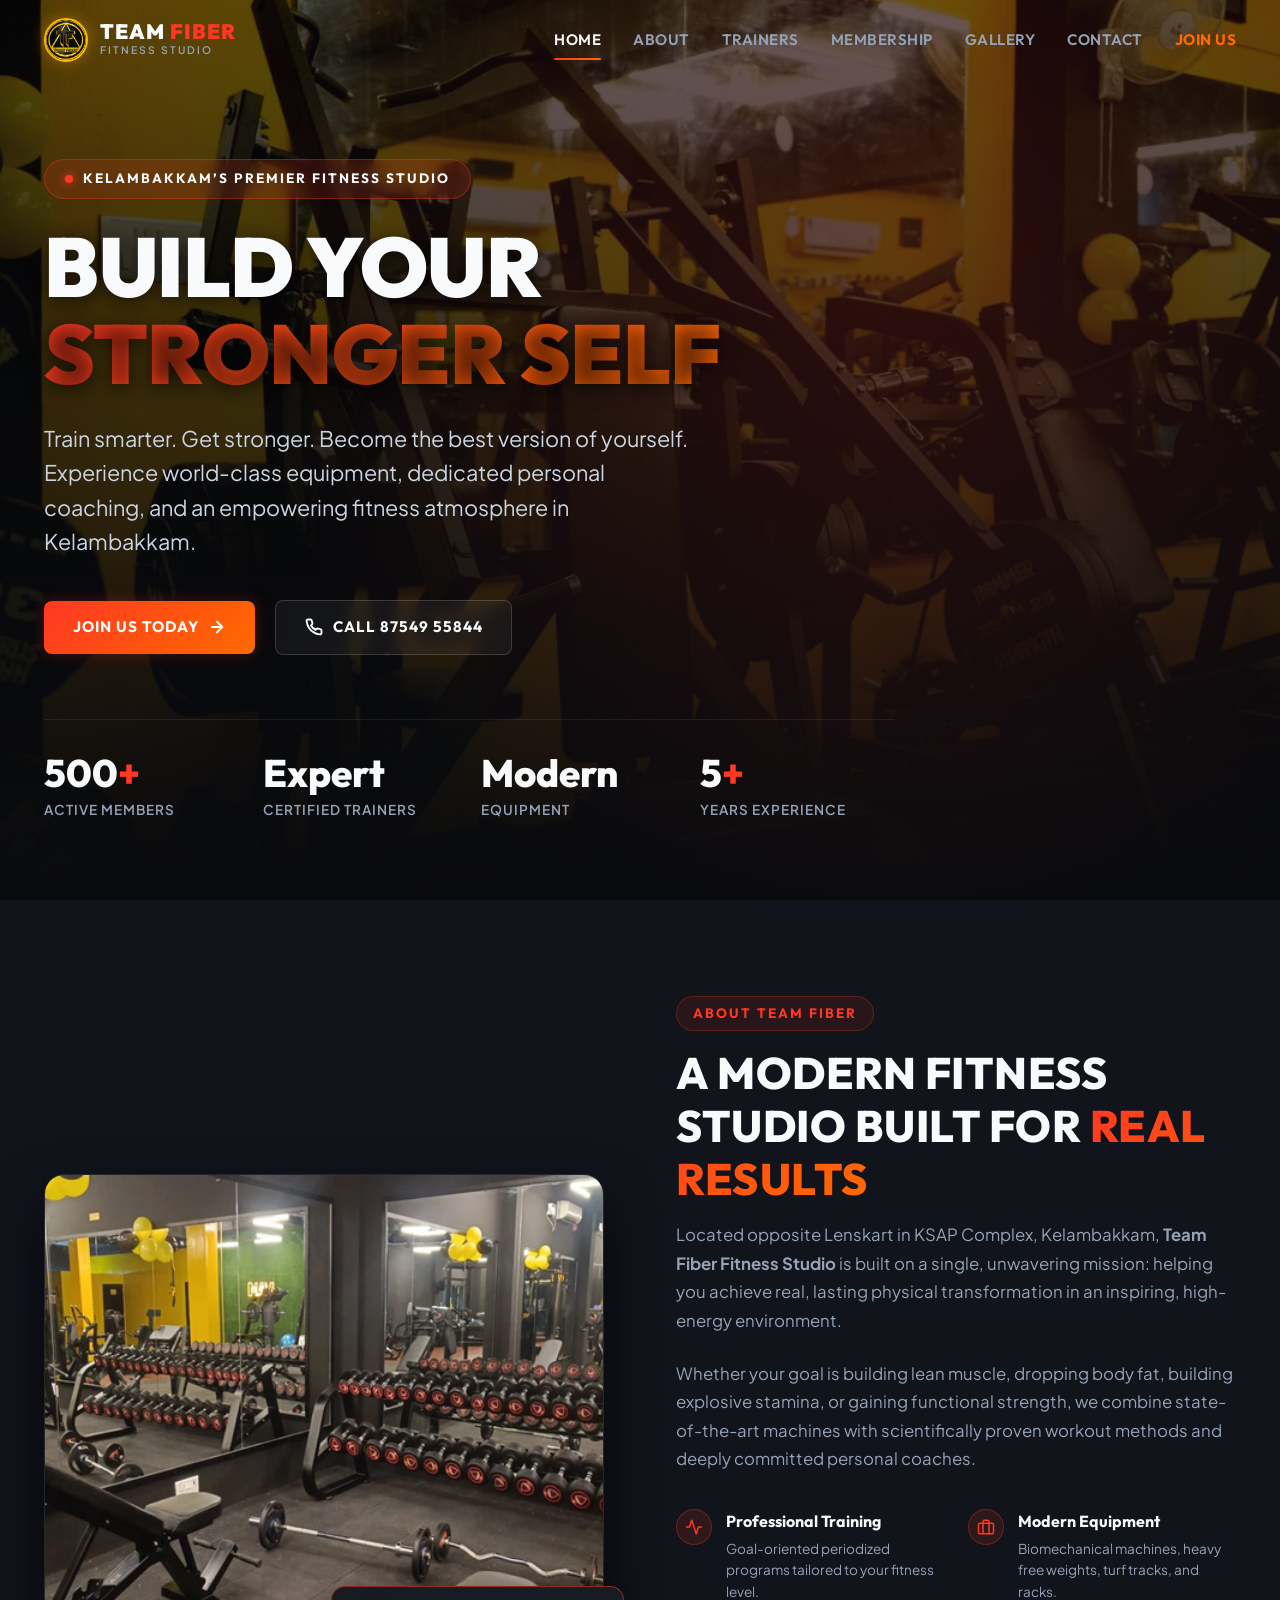
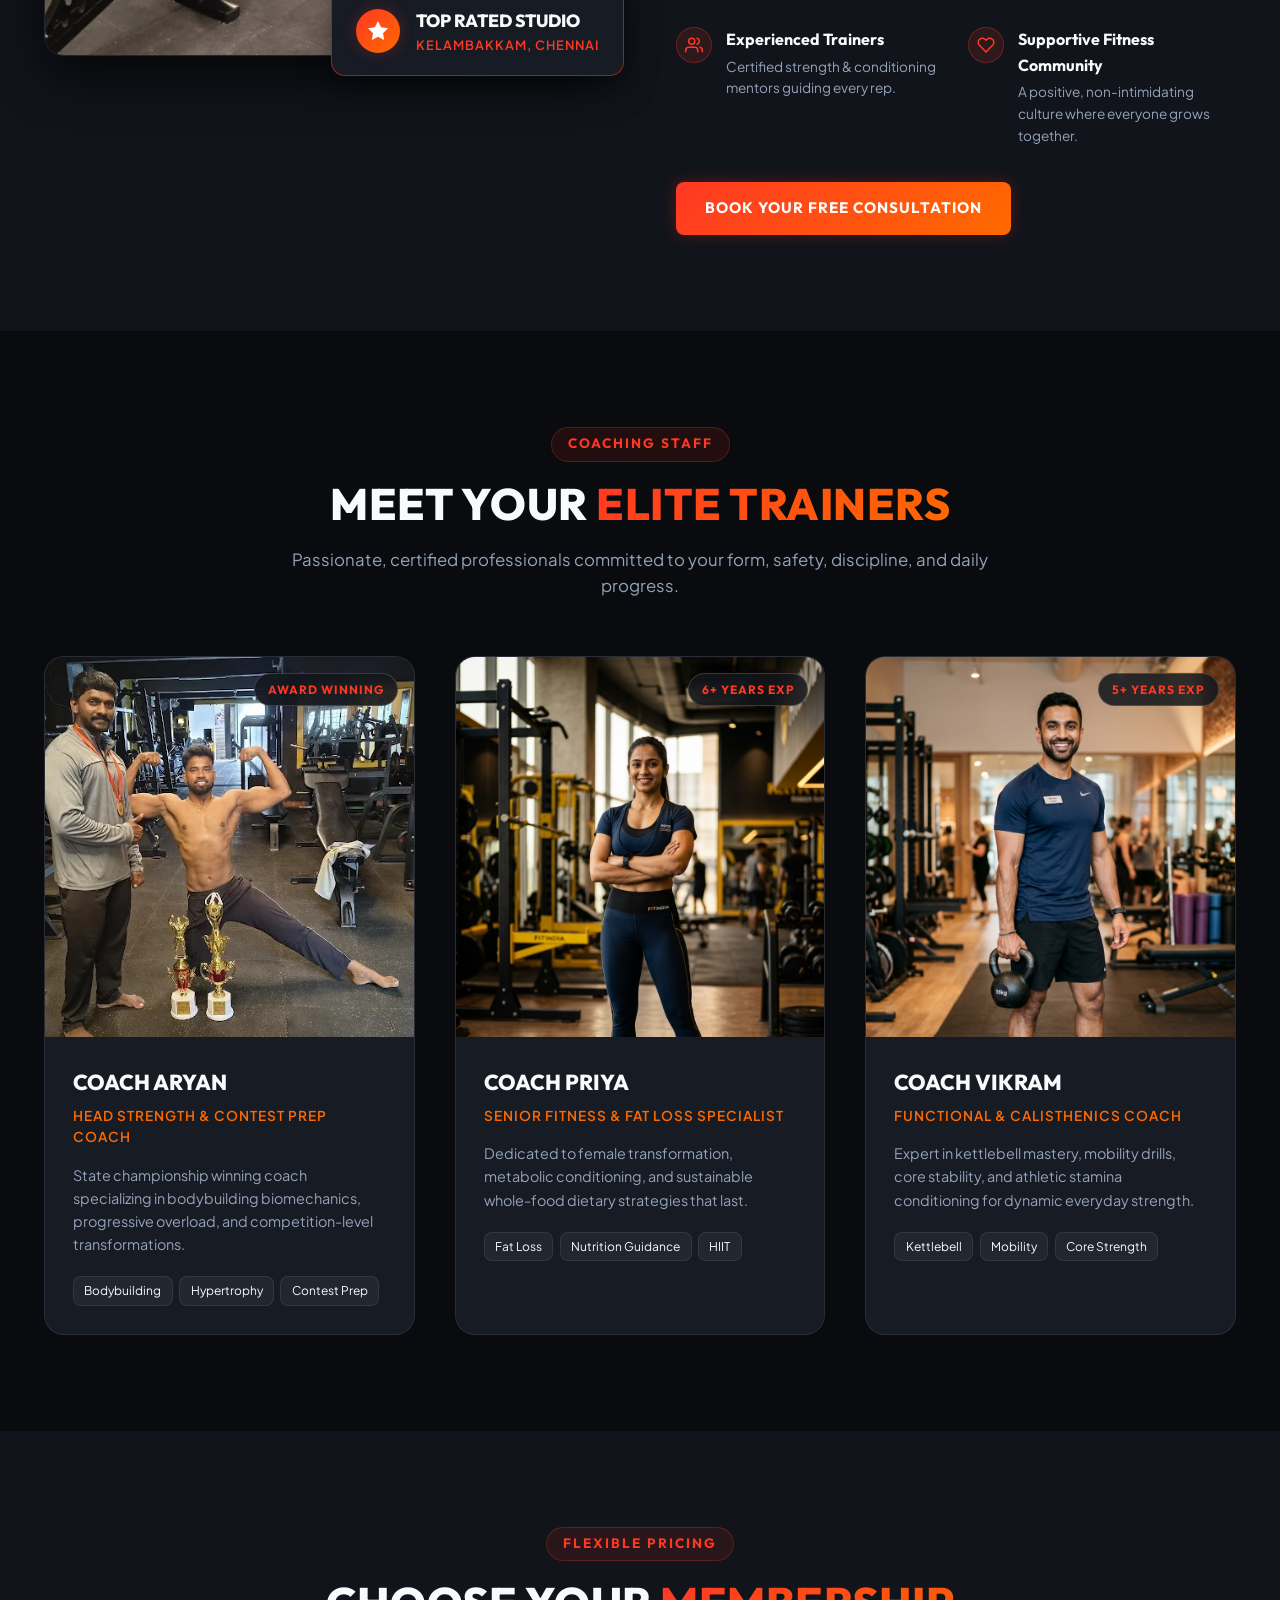
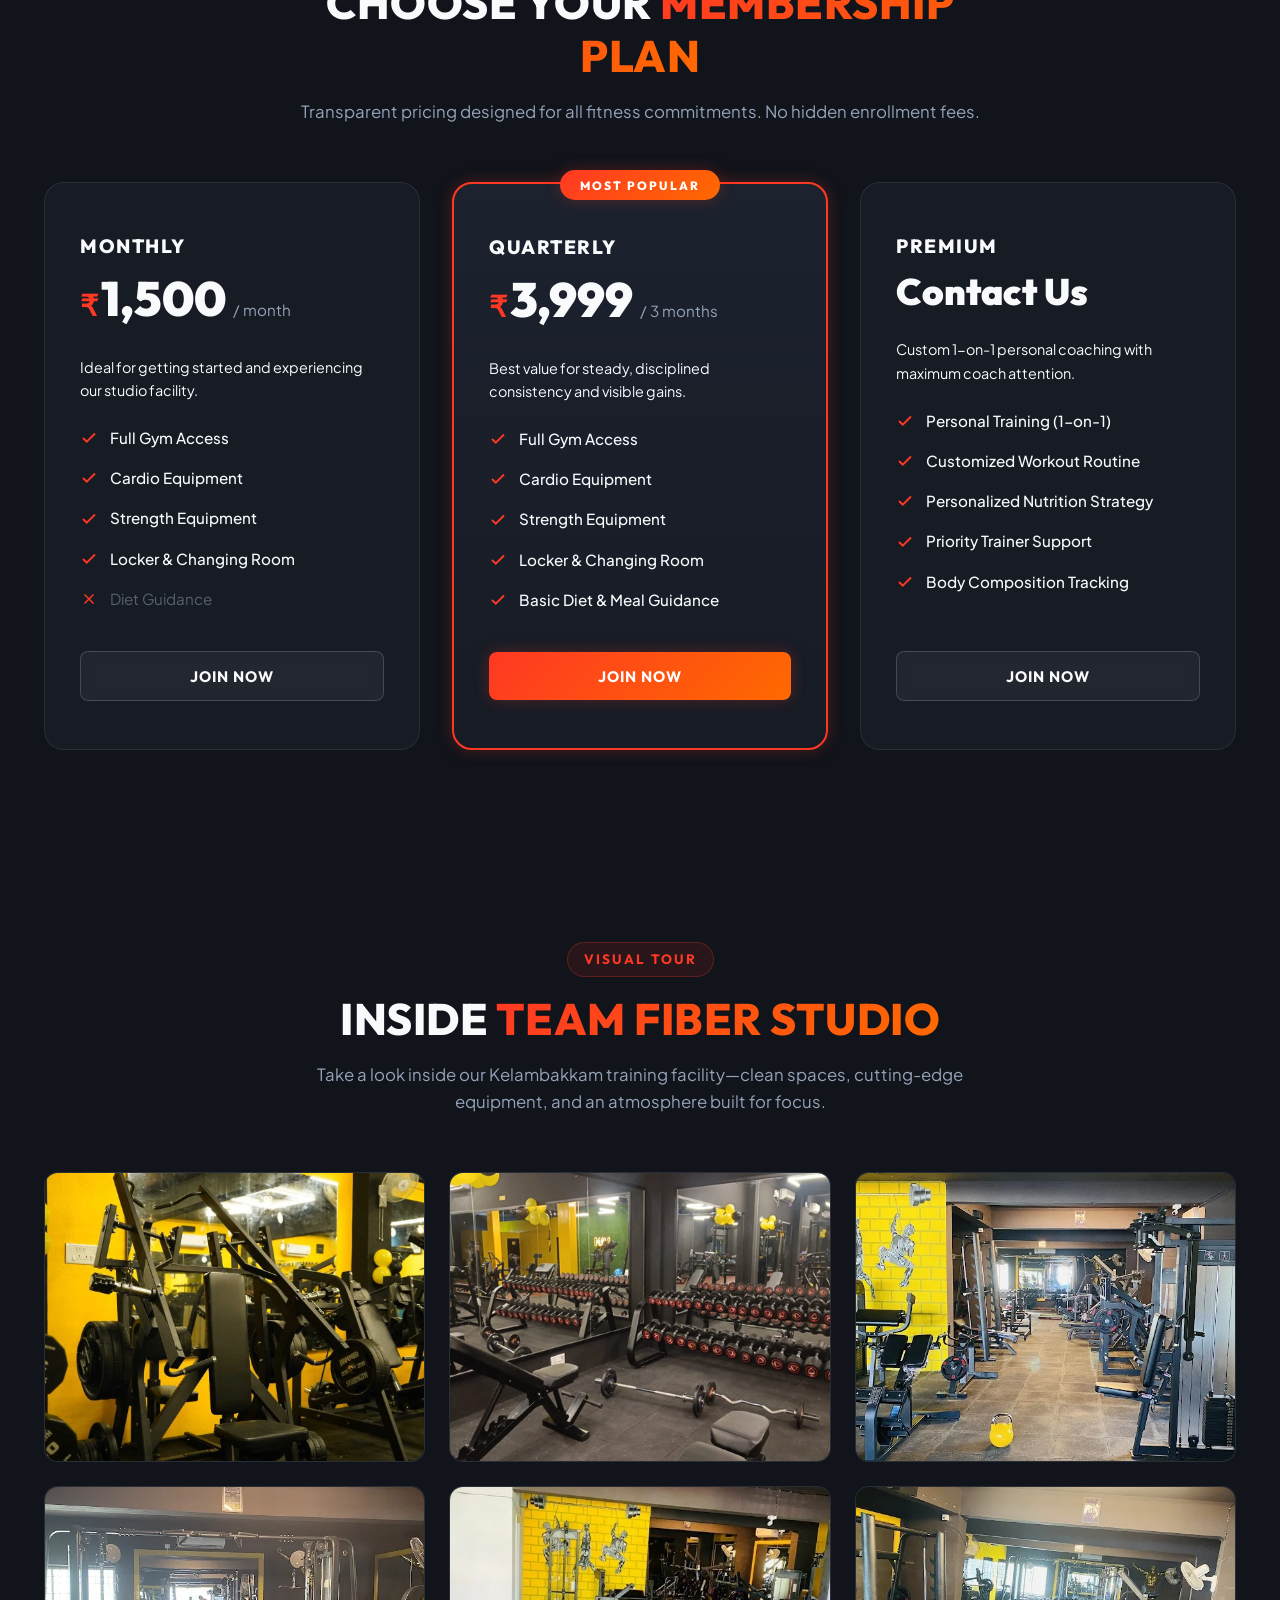
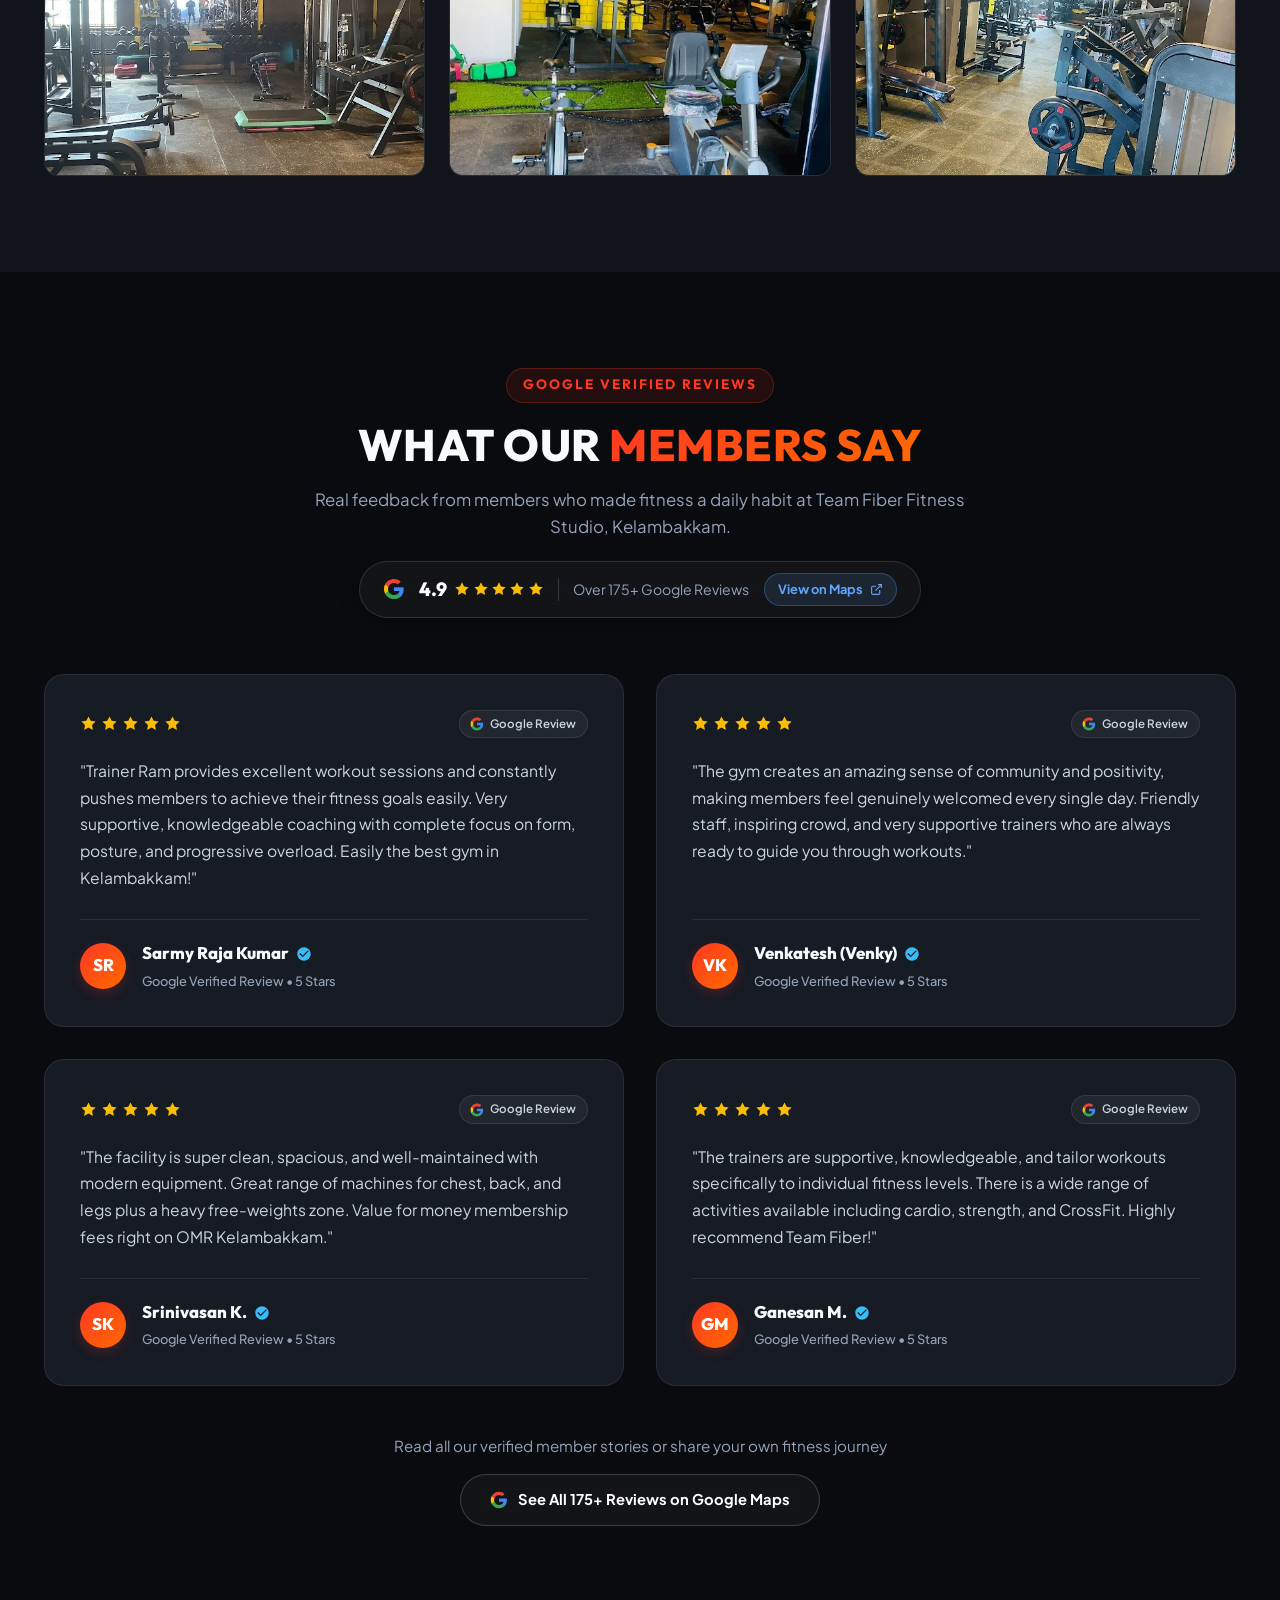
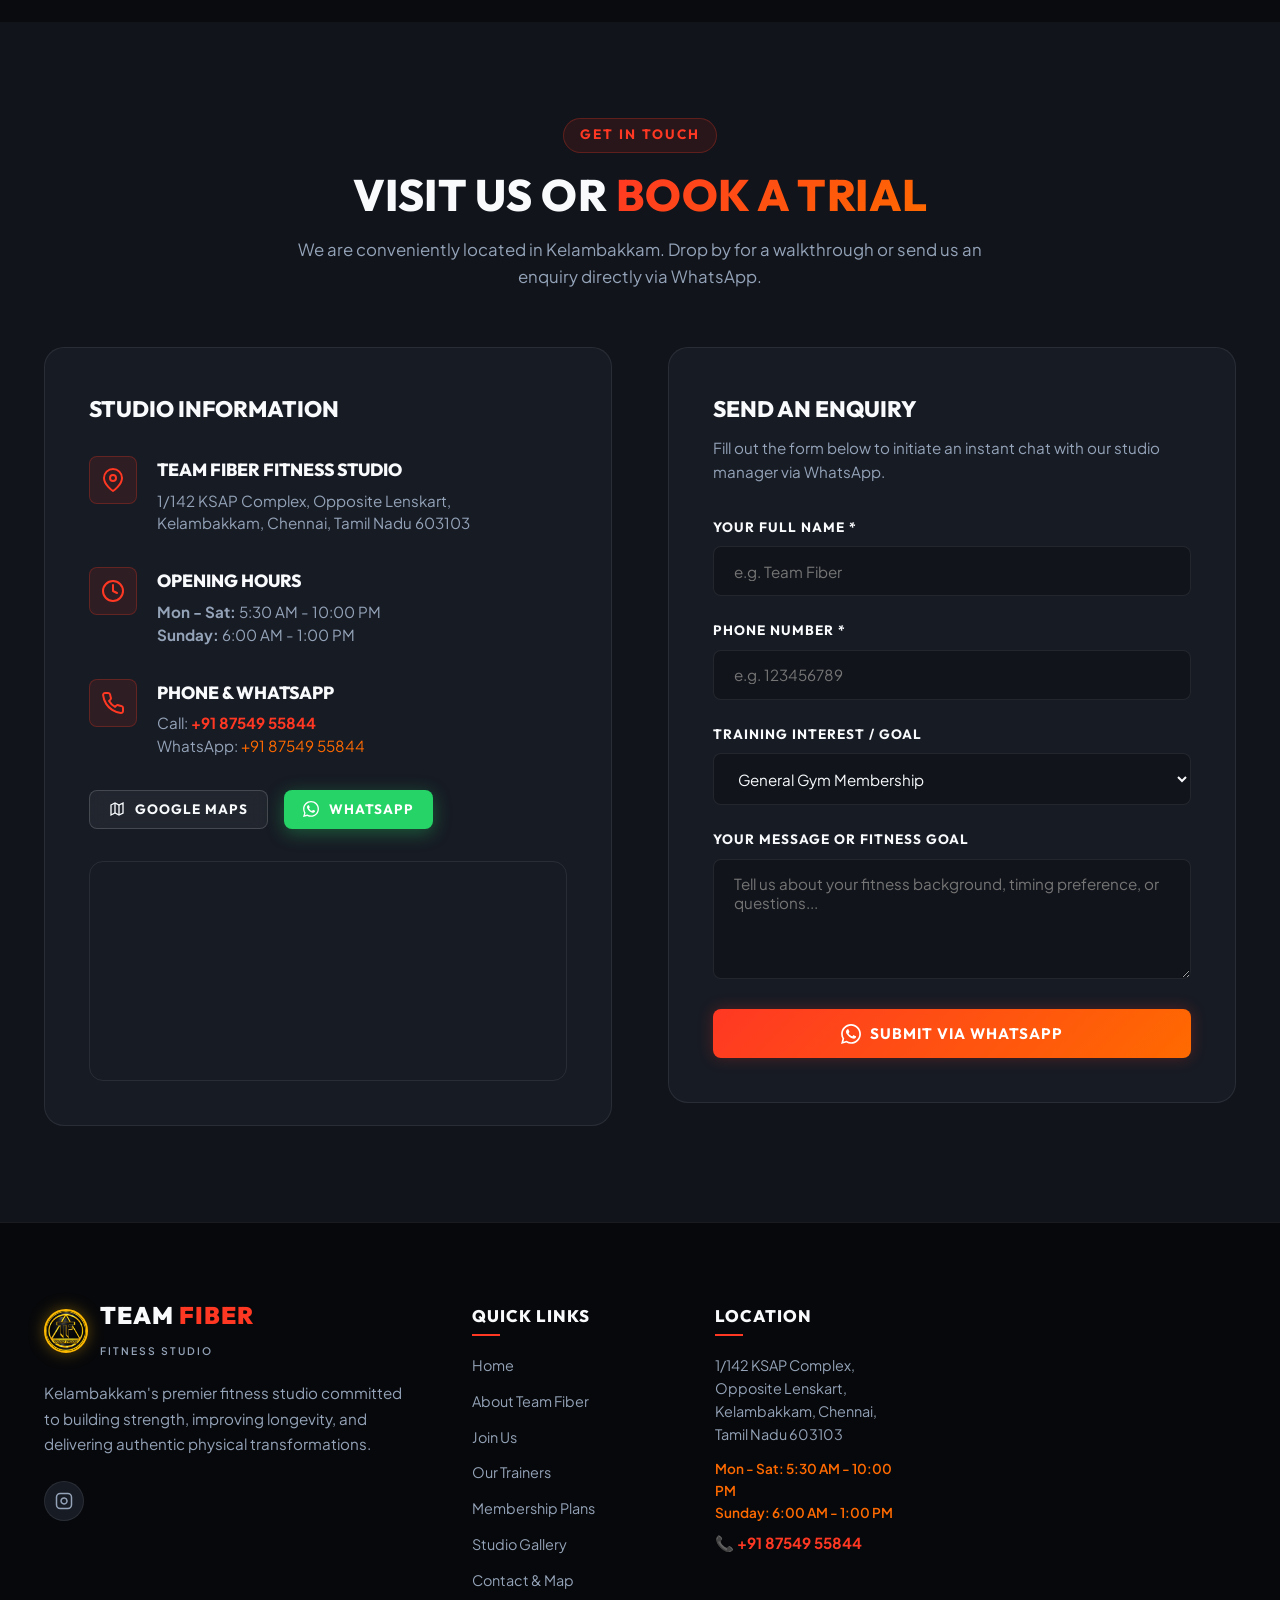
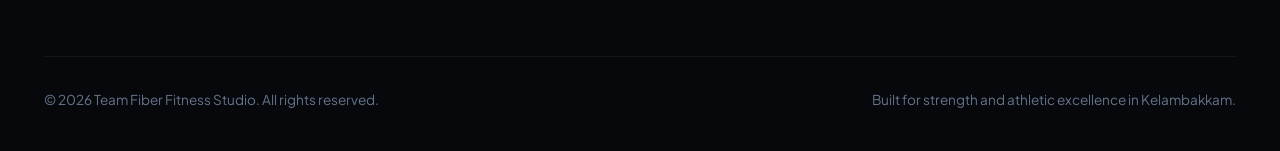
==== gym/index.html @ a2357cca "Add files via upload" ====
<!DOCTYPE html>
<html lang="en">

<head>
  <meta charset="UTF-8">
  <meta name="viewport" content="width=device-width, initial-scale=1.0">
  <meta http-equiv="X-UA-Compatible" content="ie=edge">

  <!-- Primary SEO Meta Tags -->
  <title>Team Fiber Fitness Studio | Gym in Kelambakkam</title>
  <meta name="title" content="Team Fiber Fitness Studio | Gym in Kelambakkam">
  <meta name="description"
    content="Team Fiber Fitness Studio in Kelambakkam. Strength training, cardio, personal training and fitness programs designed to help you become stronger and healthier.">
  <meta name="keywords"
    content="Gym in Kelambakkam, Fitness Studio Kelambakkam, Team Fiber, Strength Training Kelambakkam, Weight Training Chennai, Personal Trainer Kelambakkam, Cardio, Gym Membership Chennai">
  <meta name="author" content="Team Fiber Fitness Studio">
  <meta name="robots" content="index, follow">

  <!-- Open Graph / Facebook / WhatsApp Preview -->
  <meta property="og:type" content="website">
  <meta property="og:url" content="https://teamfiberfitness.com/">
  <meta property="og:title" content="Team Fiber Fitness Studio | Gym in Kelambakkam">
  <meta property="og:description"
    content="Team Fiber Fitness Studio in Kelambakkam. Strength training, cardio, personal training and fitness programs designed to help you become stronger and healthier.">
  <meta property="og:image" content="assets/images/team-fibre-kodungaiyur-chennai-gyms-4tn4zxa3nr.webp">

  <!-- Twitter Meta Tags -->
  <meta name="twitter:card" content="summary_large_image">
  <meta name="twitter:title" content="Team Fiber Fitness Studio | Gym in Kelambakkam">
  <meta name="twitter:description"
    content="Team Fiber Fitness Studio in Kelambakkam. Strength training, cardio, personal training and fitness programs designed to help you become stronger and healthier.">
  <meta name="twitter:image" content="assets/images/team-fibre-kodungaiyur-chennai-gyms-4tn4zxa3nr.webp">

  <!-- Favicon -->
  <link rel="icon" type="image/x-icon" href="favicon.ico">
  <link rel="icon" type="image/png" sizes="32x32" href="assets/favicon-32x32.png">
  <link rel="icon" type="image/png" sizes="16x16" href="assets/favicon-16x16.png">
  <link rel="icon" type="image/svg+xml" href="assets/favicon.svg">
  <link rel="icon" type="image/jpeg" href="assets/images/logo.jpg">
  <link rel="apple-touch-icon" sizes="192x192" href="assets/favicon-192x192.png">

  <!-- Stylesheet -->
  <link rel="stylesheet" href="css/style.css">

  <!-- Local Business Schema.org JSON-LD -->
  <script type="application/ld+json">
  {
    "@context": "https://schema.org",
    "@type": "ExerciseGym",
    "name": "Team Fiber Fitness Studio",
    "image": "assets/images/team-fibre-kodungaiyur-chennai-gyms-4tn4zxa3nr.webp",
    "description": "Team Fiber Fitness Studio in Kelambakkam. Strength training, cardio, personal training and fitness programs designed to help you become stronger and healthier.",
    "address": {
      "@type": "PostalAddress",
      "streetAddress": "1/142 KSAP Complex, Opposite Lenskart",
      "addressLocality": "Kelambakkam",
      "addressRegion": "Tamil Nadu",
      "postalCode": "603103",
      "addressCountry": "IN"
    },
    "geo": {
      "@type": "GeoCoordinates",
      "latitude": 12.7842214,
      "longitude": 80.2194721
    },
    "telephone": "+918754955844",
    "priceRange": "₹₹",
    "aggregateRating": {
      "@type": "AggregateRating",
      "ratingValue": "4.9",
      "reviewCount": "178",
      "bestRating": "5",
      "worstRating": "1"
    },
    "openingHoursSpecification": [
      {
        "@type": "OpeningHoursSpecification",
        "dayOfWeek": ["Monday", "Tuesday", "Wednesday", "Thursday", "Friday", "Saturday"],
        "opens": "05:30",
        "closes": "22:00"
      },
      {
        "@type": "OpeningHoursSpecification",
        "dayOfWeek": "Sunday",
        "opens": "06:00",
        "closes": "13:00"
      }
    ]
  }
  </script>
</head>

<body>

  <!-- ========================================================================
       1. NAVBAR
       ======================================================================== -->
  <header class="navbar" id="navbar">
    <div class="container navbar-container">
      <a href="#hero" class="nav-brand" aria-label="Team Fiber Fitness Studio Home">
        <div class="brand-icon">
          <img src="assets/images/logo.jpg" alt="Team Fiber Official Logo" class="brand-logo-img">
        </div>
        <div class="brand-text">
          <span class="brand-name">Team <span>Fiber</span></span>
          <span class="brand-tagline">Fitness Studio</span>
        </div>
      </a>

      <!-- Desktop Navigation Menu -->
      <nav class="nav-menu" id="navMenu">
        <a href="#hero" class="nav-link active">Home</a>
        <a href="#about" class="nav-link">About</a>
        <a href="#trainers" class="nav-link">Trainers</a>
        <a href="#membership" class="nav-link">Membership</a>
        <a href="#gallery" class="nav-link">Gallery</a>
        <a href="#contact" class="nav-link">Contact</a>
        <a href="#membership" class="nav-link nav-link-highlight">Join Us</a>
      </nav>

      <!-- Mobile Hamburger Toggle -->
      <button class="menu-toggle" id="menuToggle" aria-label="Toggle navigation menu">
        <span></span>
        <span></span>
        <span></span>
      </button>
    </div>
  </header>
  <!-- Mobile drawer backdrop -->
  <div class="nav-menu-backdrop" id="navMenuBackdrop"></div>

  <main>
    <!-- ======================================================================
         2. HERO SECTION
         ====================================================================== -->
    <section class="hero" id="hero">
      <div class="hero-bg">
        <img src="assets/images/team-fibre-kodungaiyur-chennai-gyms-4tn4zxa3nr.webp"
          alt="Team Fiber Fitness Studio Gym Interior" loading="eager" fetchpriority="high">
      </div>
      <div class="hero-overlay"></div>

      <div class="container">
        <div class="hero-content">
          <div class="hero-badge">
            <span class="pulse-dot"></span>
            <span>Kelambakkam’s Premier Fitness Studio</span>
          </div>

          <h1 class="hero-title">
            BUILD YOUR <br>
            <span class="text-gradient">STRONGER SELF</span>
          </h1>

          <p class="hero-desc">
            Train smarter. Get stronger. Become the best version of yourself. Experience world-class equipment,
            dedicated personal coaching, and an empowering fitness atmosphere in Kelambakkam.
          </p>

          <div class="hero-cta-group">
            <a href="#membership" class="btn btn-primary" data-action="join-plan" data-plan="Team Fiber Membership">
              <span>JOIN US TODAY</span>
              <svg width="18" height="18" viewBox="0 0 24 24" fill="none" stroke="currentColor" stroke-width="2.5"
                stroke-linecap="round" stroke-linejoin="round">
                <line x1="5" y1="12" x2="19" y2="12"></line>
                <polyline points="12 5 19 12 12 19"></polyline>
              </svg>
            </a>
            <a href="tel:+918754955844" class="btn btn-outline">
              <svg width="18" height="18" viewBox="0 0 24 24" fill="none" stroke="currentColor" stroke-width="2.5"
                stroke-linecap="round" stroke-linejoin="round">
                <path d="M22 16.92v3a2 2 0 0 1-2.18 2 19.79 19.79 0 0 1-8.63-3.07 19.5 19.5 0 0 1-6-6 19.79 19.79 0 0 1-3.07-8.67A2 2 0 0 1 4.11 2h3a2 2 0 0 1 2 1.72 12.84 12.84 0 0 0 .7 2.81 2 2 0 0 1-.45 2.11L8.09 9.91a16 16 0 0 0 6 6l1.27-1.27a2 2 0 0 1 2.11-.45 12.84 12.84 0 0 0 2.81.7A2 2 0 0 1 22 16.92z"></path>
              </svg>
              <span>CALL 87549 55844</span>
            </a>
          </div>

          <div class="hero-stats">
            <div class="stat-item">
              <div class="stat-number">500<span class="stat-accent">+</span></div>
              <div class="stat-label">Active Members</div>
            </div>
            <div class="stat-item">
              <div class="stat-number">Expert</div>
              <div class="stat-label">Certified Trainers</div>
            </div>
            <div class="stat-item">
              <div class="stat-number">Modern</div>
              <div class="stat-label">Equipment</div>
            </div>
            <div class="stat-item">
              <div class="stat-number">5<span class="stat-accent">+</span></div>
              <div class="stat-label">Years Experience</div>
            </div>
          </div>
        </div>
      </div>
    </section>

    <!-- ======================================================================
         3. ABOUT TEAM FIBER
         ====================================================================== -->
    <section class="section about" id="about">
      <div class="container">
        <div class="about-grid">
          <div class="about-visual reveal">
            <div class="about-img-wrap">
              <img src="assets/images/studio1774619067-k1ejztgjbpev3o7aufnb.jpg"
                alt="Team Fiber Workout Floor with Free Weights and Dumbbells" loading="lazy">
            </div>
            <div class="about-badge-floating">
              <div class="about-badge-icon">
                <svg viewBox="0 0 24 24">
                  <path
                    d="M12 2L15.09 8.26L22 9.27L17 14.14L18.18 21.02L12 17.77L5.82 21.02L7 14.14L2 9.27L8.91 8.26L12 2Z" />
                </svg>
              </div>
              <div>
                <div class="about-badge-title">Top Rated Studio</div>
                <div class="about-badge-sub">Kelambakkam, Chennai</div>
              </div>
            </div>
          </div>

          <div class="about-content reveal">
            <div class="section-tag">About Team Fiber</div>
            <h2 class="section-title">A Modern Fitness Studio Built for <span class="text-gradient">Real Results</span>
            </h2>
            <p class="about-text">
              Located opposite Lenskart in KSAP Complex, Kelambakkam, <strong>Team Fiber Fitness Studio</strong> is
              built on a single, unwavering mission: helping you achieve real, lasting physical transformation in an
              inspiring, high-energy environment.
            </p>
            <p class="about-text">
              Whether your goal is building lean muscle, dropping body fat, building explosive stamina, or gaining
              functional strength, we combine state-of-the-art machines with scientifically proven workout methods and
              deeply committed personal coaches.
            </p>

            <div class="about-features">
              <div class="about-feature-item">
                <div class="feature-icon-circle">
                  <svg viewBox="0 0 24 24" fill="none" stroke="currentColor" stroke-width="2" stroke-linecap="round"
                    stroke-linejoin="round">
                    <path d="M22 12h-4l-3 9L9 3l-3 9H2" />
                  </svg>
                </div>
                <div>
                  <h4>Professional Training</h4>
                  <p>Goal-oriented periodized programs tailored to your fitness level.</p>
                </div>
              </div>

              <div class="about-feature-item">
                <div class="feature-icon-circle">
                  <svg viewBox="0 0 24 24" fill="none" stroke="currentColor" stroke-width="2" stroke-linecap="round"
                    stroke-linejoin="round">
                    <rect x="2" y="7" width="20" height="14" rx="2" ry="2"></rect>
                    <path d="M16 21V5a2 2 0 0 0-2-2h-4a2 2 0 0 0-2 2v16"></path>
                  </svg>
                </div>
                <div>
                  <h4>Modern Equipment</h4>
                  <p>Biomechanical machines, heavy free weights, turf tracks, and racks.</p>
                </div>
              </div>

              <div class="about-feature-item">
                <div class="feature-icon-circle">
                  <svg viewBox="0 0 24 24" fill="none" stroke="currentColor" stroke-width="2" stroke-linecap="round"
                    stroke-linejoin="round">
                    <path d="M17 21v-2a4 4 0 0 0-4-4H5a4 4 0 0 0-4 4v2"></path>
                    <circle cx="9" cy="7" r="4"></circle>
                    <path d="M23 21v-2a4 4 0 0 0-3-3.87"></path>
                    <path d="M16 3.13a4 4 0 0 1 0 7.75"></path>
                  </svg>
                </div>
                <div>
                  <h4>Experienced Trainers</h4>
                  <p>Certified strength & conditioning mentors guiding every rep.</p>
                </div>
              </div>

              <div class="about-feature-item">
                <div class="feature-icon-circle">
                  <svg viewBox="0 0 24 24" fill="none" stroke="currentColor" stroke-width="2" stroke-linecap="round"
                    stroke-linejoin="round">
                    <path
                      d="M20.84 4.61a5.5 5.5 0 0 0-7.78 0L12 5.67l-1.06-1.06a5.5 5.5 0 0 0-7.78 7.78l1.06 1.06L12 21.23l7.78-7.78 1.06-1.06a5.5 5.5 0 0 0 0-7.78z">
                    </path>
                  </svg>
                </div>
                <div>
                  <h4>Supportive Fitness Community</h4>
                  <p>A positive, non-intimidating culture where everyone grows together.</p>
                </div>
              </div>
            </div>

            <a href="#contact" class="btn btn-primary" data-action="free-trial">Book Your Free Consultation</a>
          </div>
        </div>
      </div>
    </section>

    <!-- ======================================================================
         3. ELITE TRAINERS
         ====================================================================== -->
    <section class="section trainers" id="trainers">
      <div class="container">
        <div class="section-header reveal">
          <div class="section-tag">Coaching Staff</div>
          <h2 class="section-title">Meet Your <span class="text-gradient">Elite Trainers</span></h2>
          <p class="section-desc">
            Passionate, certified professionals committed to your form, safety, discipline, and daily progress.
          </p>
        </div>

        <div class="trainers-grid">
          <!-- Trainer 1 -->
          <div class="trainer-card reveal">
            <div class="trainer-img-wrap">
              <img src="assets/images/4830613_store_images_22.webp"
                alt="Coach Aryan with Championship Athlete and Trophies" loading="lazy">
              <span class="trainer-badge">Award Winning</span>
            </div>
            <div class="trainer-info">
              <h3 class="trainer-name">Coach Aryan</h3>
              <div class="trainer-role">Head Strength & Contest Prep Coach</div>
              <p class="trainer-desc">
                State championship winning coach specializing in bodybuilding biomechanics, progressive overload, and
                competition-level transformations.
              </p>
              <div class="trainer-specialties">
                <span class="specialty-pill">Bodybuilding</span>
                <span class="specialty-pill">Hypertrophy</span>
                <span class="specialty-pill">Contest Prep</span>
              </div>
            </div>
          </div>

          <!-- Trainer 2 -->
          <div class="trainer-card reveal">
            <div class="trainer-img-wrap">
              <img src="assets/images/trainer-2.jpg" alt="Coach Priya - Senior Fitness & Nutrition Coach"
                loading="lazy">
              <span class="trainer-badge">6+ Years Exp</span>
            </div>
            <div class="trainer-info">
              <h3 class="trainer-name">Coach Priya</h3>
              <div class="trainer-role">Senior Fitness & Fat Loss Specialist</div>
              <p class="trainer-desc">
                Dedicated to female transformation, metabolic conditioning, and sustainable whole-food dietary
                strategies that last.
              </p>
              <div class="trainer-specialties">
                <span class="specialty-pill">Fat Loss</span>
                <span class="specialty-pill">Nutrition Guidance</span>
                <span class="specialty-pill">HIIT</span>
              </div>
            </div>
          </div>

          <!-- Trainer 3 -->
          <div class="trainer-card reveal">
            <div class="trainer-img-wrap">
              <img src="assets/images/trainer-3.jpg" alt="Coach Vikram - Functional & Athletic Trainer" loading="lazy">
              <span class="trainer-badge">5+ Years Exp</span>
            </div>
            <div class="trainer-info">
              <h3 class="trainer-name">Coach Vikram</h3>
              <div class="trainer-role">Functional & Calisthenics Coach</div>
              <p class="trainer-desc">
                Expert in kettlebell mastery, mobility drills, core stability, and athletic stamina conditioning for
                dynamic everyday strength.
              </p>
              <div class="trainer-specialties">
                <span class="specialty-pill">Kettlebell</span>
                <span class="specialty-pill">Mobility</span>
                <span class="specialty-pill">Core Strength</span>
              </div>
            </div>
          </div>
        </div>
      </div>
    </section>

    <!-- ======================================================================
         7. MEMBERSHIP PLANS
         ====================================================================== -->
    <section class="section membership" id="membership">
      <div class="container">
        <div class="section-header reveal">
          <div class="section-tag">Flexible Pricing</div>
          <h2 class="section-title">Choose Your <span class="text-gradient">Membership Plan</span></h2>
          <p class="section-desc">
            Transparent pricing designed for all fitness commitments. No hidden enrollment fees.
          </p>
        </div>

        <div class="pricing-grid">
          <!-- Monthly Plan -->
          <div class="pricing-card reveal">
            <div class="plan-type">MONTHLY</div>
            <div class="plan-price">
              <span class="price-currency">₹</span>
              <span class="price-amount">1,500</span>
              <span class="price-period">/ month</span>
            </div>
            <p class="text-muted" style="font-size: 0.9rem;">Ideal for getting started and experiencing our studio
              facility.</p>

            <div class="plan-features">
              <div class="plan-feature-item active">
                <svg viewBox="0 0 24 24" fill="none" stroke="currentColor" stroke-width="2.5">
                  <polyline points="20 6 9 17 4 12" />
                </svg>
                <span>Full Gym Access</span>
              </div>
              <div class="plan-feature-item active">
                <svg viewBox="0 0 24 24" fill="none" stroke="currentColor" stroke-width="2.5">
                  <polyline points="20 6 9 17 4 12" />
                </svg>
                <span>Cardio Equipment</span>
              </div>
              <div class="plan-feature-item active">
                <svg viewBox="0 0 24 24" fill="none" stroke="currentColor" stroke-width="2.5">
                  <polyline points="20 6 9 17 4 12" />
                </svg>
                <span>Strength Equipment</span>
              </div>
              <div class="plan-feature-item active">
                <svg viewBox="0 0 24 24" fill="none" stroke="currentColor" stroke-width="2.5">
                  <polyline points="20 6 9 17 4 12" />
                </svg>
                <span>Locker & Changing Room</span>
              </div>
              <div class="plan-feature-item">
                <svg viewBox="0 0 24 24" fill="none" stroke="currentColor" stroke-width="2">
                  <line x1="18" y1="6" x2="6" y2="18"></line>
                  <line x1="6" y1="6" x2="18" y2="18"></line>
                </svg>
                <span style="opacity: 0.5;">Diet Guidance</span>
              </div>
            </div>

            <button class="btn btn-outline btn-block" data-action="join-plan" data-plan="Monthly (₹1,500)">JOIN
              NOW</button>
          </div>

          <!-- Quarterly Plan (Featured) -->
          <div class="pricing-card featured reveal">
            <div class="pricing-ribbon">MOST POPULAR</div>
            <div class="plan-type">QUARTERLY</div>
            <div class="plan-price">
              <span class="price-currency">₹</span>
              <span class="price-amount">3,999</span>
              <span class="price-period">/ 3 months</span>
            </div>
            <p class="text-muted" style="font-size: 0.9rem;">Best value for steady, disciplined consistency and visible
              gains.</p>

            <div class="plan-features">
              <div class="plan-feature-item active">
                <svg viewBox="0 0 24 24" fill="none" stroke="currentColor" stroke-width="2.5">
                  <polyline points="20 6 9 17 4 12" />
                </svg>
                <span>Full Gym Access</span>
              </div>
              <div class="plan-feature-item active">
                <svg viewBox="0 0 24 24" fill="none" stroke="currentColor" stroke-width="2.5">
                  <polyline points="20 6 9 17 4 12" />
                </svg>
                <span>Cardio Equipment</span>
              </div>
              <div class="plan-feature-item active">
                <svg viewBox="0 0 24 24" fill="none" stroke="currentColor" stroke-width="2.5">
                  <polyline points="20 6 9 17 4 12" />
                </svg>
                <span>Strength Equipment</span>
              </div>
              <div class="plan-feature-item active">
                <svg viewBox="0 0 24 24" fill="none" stroke="currentColor" stroke-width="2.5">
                  <polyline points="20 6 9 17 4 12" />
                </svg>
                <span>Locker & Changing Room</span>
              </div>
              <div class="plan-feature-item active">
                <svg viewBox="0 0 24 24" fill="none" stroke="currentColor" stroke-width="2.5">
                  <polyline points="20 6 9 17 4 12" />
                </svg>
                <span>Basic Diet & Meal Guidance</span>
              </div>
            </div>

            <button class="btn btn-primary btn-block" data-action="join-plan" data-plan="Quarterly (₹3,999)">JOIN
              NOW</button>
          </div>

          <!-- Premium Plan -->
          <div class="pricing-card reveal">
            <div class="plan-type">PREMIUM</div>
            <div class="plan-price">
              <span class="price-amount" style="font-size: 2.3rem;">Contact Us</span>
            </div>
            <p class="text-muted" style="font-size: 0.9rem;">Custom 1-on-1 personal coaching with maximum coach
              attention.</p>

            <div class="plan-features">
              <div class="plan-feature-item active">
                <svg viewBox="0 0 24 24" fill="none" stroke="currentColor" stroke-width="2.5">
                  <polyline points="20 6 9 17 4 12" />
                </svg>
                <span>Personal Training (1-on-1)</span>
              </div>
              <div class="plan-feature-item active">
                <svg viewBox="0 0 24 24" fill="none" stroke="currentColor" stroke-width="2.5">
                  <polyline points="20 6 9 17 4 12" />
                </svg>
                <span>Customized Workout Routine</span>
              </div>
              <div class="plan-feature-item active">
                <svg viewBox="0 0 24 24" fill="none" stroke="currentColor" stroke-width="2.5">
                  <polyline points="20 6 9 17 4 12" />
                </svg>
                <span>Personalized Nutrition Strategy</span>
              </div>
              <div class="plan-feature-item active">
                <svg viewBox="0 0 24 24" fill="none" stroke="currentColor" stroke-width="2.5">
                  <polyline points="20 6 9 17 4 12" />
                </svg>
                <span>Priority Trainer Support</span>
              </div>
              <div class="plan-feature-item active">
                <svg viewBox="0 0 24 24" fill="none" stroke="currentColor" stroke-width="2.5">
                  <polyline points="20 6 9 17 4 12" />
                </svg>
                <span>Body Composition Tracking</span>
              </div>
            </div>

            <button class="btn btn-outline btn-block" data-action="join-plan" data-plan="Premium VIP Training">JOIN
              NOW</button>
          </div>
        </div>
      </div>
    </section>


    <!-- ======================================================================
         9. GALLERY
         ====================================================================== -->
    <section class="section gallery" id="gallery">
      <div class="container">
        <div class="section-header reveal">
          <div class="section-tag">Visual Tour</div>
          <h2 class="section-title">Inside <span class="text-gradient">Team Fiber Studio</span></h2>
          <p class="section-desc">
            Take a look inside our Kelambakkam training facility—clean spaces, cutting-edge equipment, and an atmosphere
            built for focus.
          </p>
        </div>

        <div class="gallery-grid">
          <!-- Item 1 -->
          <div class="gallery-item reveal" data-index="0">
            <img src="assets/images/gallery-1.jpg" alt="Heavy Weight Training Zone" loading="lazy">
            <div class="gallery-overlay">
              <div class="gallery-zoom-icon">
                <svg width="18" height="18" viewBox="0 0 24 24" fill="none" stroke="currentColor" stroke-width="2">
                  <circle cx="11" cy="11" r="8"></circle>
                  <line x1="21" y1="21" x2="16.65" y2="16.65"></line>
                  <line x1="11" y1="8" x2="11" y2="14"></line>
                  <line x1="8" y1="11" x2="14" y2="11"></line>
                </svg>
              </div>
              <div class="gallery-title">Heavy Weight Zone</div>
              <div class="gallery-subtitle">Free Weights & Dumbbells</div>
            </div>
          </div>

          <!-- Item 2 -->
          <div class="gallery-item reveal" data-index="1">
            <img src="assets/images/gallery-2.jpg" alt="Functional Turf Track" loading="lazy">
            <div class="gallery-overlay">
              <div class="gallery-zoom-icon">
                <svg width="18" height="18" viewBox="0 0 24 24" fill="none" stroke="currentColor" stroke-width="2">
                  <circle cx="11" cy="11" r="8"></circle>
                  <line x1="21" y1="21" x2="16.65" y2="16.65"></line>
                  <line x1="11" y1="8" x2="11" y2="14"></line>
                  <line x1="8" y1="11" x2="14" y2="11"></line>
                </svg>
              </div>
              <div class="gallery-title">Turf Sprint Track</div>
              <div class="gallery-subtitle">Sled & Functional Drills</div>
            </div>
          </div>

          <!-- Item 3 -->
          <div class="gallery-item reveal" data-index="2">
            <img src="assets/images/gallery-3.jpg" alt="Cardio Suite & City View" loading="lazy">
            <div class="gallery-overlay">
              <div class="gallery-zoom-icon">
                <svg width="18" height="18" viewBox="0 0 24 24" fill="none" stroke="currentColor" stroke-width="2">
                  <circle cx="11" cy="11" r="8"></circle>
                  <line x1="21" y1="21" x2="16.65" y2="16.65"></line>
                  <line x1="11" y1="8" x2="11" y2="14"></line>
                  <line x1="8" y1="11" x2="14" y2="11"></line>
                </svg>
              </div>
              <div class="gallery-title">Cardio Suite</div>
              <div class="gallery-subtitle">Treadmills & Assault Bikes</div>
            </div>
          </div>

          <!-- Item 4 -->
          <div class="gallery-item reveal" data-index="3">
            <img src="assets/images/gallery-4.jpg" alt="Cable Crossover Rig" loading="lazy">
            <div class="gallery-overlay">
              <div class="gallery-zoom-icon">
                <svg width="18" height="18" viewBox="0 0 24 24" fill="none" stroke="currentColor" stroke-width="2">
                  <circle cx="11" cy="11" r="8"></circle>
                  <line x1="21" y1="21" x2="16.65" y2="16.65"></line>
                  <line x1="11" y1="8" x2="11" y2="14"></line>
                  <line x1="8" y1="11" x2="14" y2="11"></line>
                </svg>
              </div>
              <div class="gallery-title">Cable Crossover Rig</div>
              <div class="gallery-subtitle">Strength & Isolation</div>
            </div>
          </div>

          <!-- Item 5 -->
          <div class="gallery-item reveal" data-index="4">
            <img src="assets/images/gallery-5.jpg" alt="Personal Training Session" loading="lazy">
            <div class="gallery-overlay">
              <div class="gallery-zoom-icon">
                <svg width="18" height="18" viewBox="0 0 24 24" fill="none" stroke="currentColor" stroke-width="2">
                  <circle cx="11" cy="11" r="8"></circle>
                  <line x1="21" y1="21" x2="16.65" y2="16.65"></line>
                  <line x1="11" y1="8" x2="11" y2="14"></line>
                  <line x1="8" y1="11" x2="14" y2="11"></line>
                </svg>
              </div>
              <div class="gallery-title">Personal Coaching</div>
              <div class="gallery-subtitle">Form Guidance & Spotting</div>
            </div>
          </div>

          <!-- Item 6 -->
          <div class="gallery-item reveal" data-index="5">
            <img src="assets/images/gallery-6.jpg" alt="Main Workout Floor" loading="lazy">
            <div class="gallery-overlay">
              <div class="gallery-zoom-icon">
                <svg width="18" height="18" viewBox="0 0 24 24" fill="none" stroke="currentColor" stroke-width="2">
                  <circle cx="11" cy="11" r="8"></circle>
                  <line x1="21" y1="21" x2="16.65" y2="16.65"></line>
                  <line x1="11" y1="8" x2="11" y2="14"></line>
                  <line x1="8" y1="11" x2="14" y2="11"></line>
                </svg>
              </div>
              <div class="gallery-title">Main Workout Floor</div>
              <div class="gallery-subtitle">High-Energy Studio Layout</div>
            </div>
          </div>
        </div>
      </div>
    </section>

    <!-- Gallery Lightbox Modal -->
    <div class="lightbox" id="galleryLightbox">
      <button class="lightbox-btn lightbox-close" id="lightboxClose" aria-label="Close Lightbox">
        <svg width="24" height="24" viewBox="0 0 24 24" fill="none" stroke="currentColor" stroke-width="2">
          <line x1="18" y1="6" x2="6" y2="18"></line>
          <line x1="6" y1="6" x2="18" y2="18"></line>
        </svg>
      </button>
      <button class="lightbox-btn lightbox-prev" id="lightboxPrev" aria-label="Previous Image">
        <svg width="24" height="24" viewBox="0 0 24 24" fill="none" stroke="currentColor" stroke-width="2">
          <polyline points="15 18 9 12 15 6"></polyline>
        </svg>
      </button>
      <div class="lightbox-content">
        <img src="" alt="Enlarged Gallery Shot" class="lightbox-img" id="lightboxImg">
        <div class="lightbox-caption" id="lightboxCaption"></div>
      </div>
      <button class="lightbox-btn lightbox-next" id="lightboxNext" aria-label="Next Image">
        <svg width="24" height="24" viewBox="0 0 24 24" fill="none" stroke="currentColor" stroke-width="2">
          <polyline points="9 18 15 12 9 6"></polyline>
        </svg>
      </button>
    </div>

    <!-- ======================================================================
         10. TESTIMONIALS (GOOGLE REVIEWS)
         ====================================================================== -->
    <section class="section testimonials" id="testimonials">
      <div class="container">
        <div class="section-header reveal">
          <div class="section-tag">Google Verified Reviews</div>
          <h2 class="section-title">What Our <span class="text-gradient">Members Say</span></h2>
          <p class="section-desc">
            Real feedback from members who made fitness a daily habit at Team Fiber Fitness Studio, Kelambakkam.
          </p>

          <!-- Google Rating Summary Pill -->
          <div class="google-rating-summary">
            <div class="google-rating-pill">
              <svg class="google-icon" width="22" height="22" viewBox="0 0 24 24" aria-hidden="true">
                <path fill="#4285F4" d="M22.56 12.25c0-.78-.07-1.53-.2-2.25H12v4.26h5.92c-.26 1.37-1.04 2.53-2.21 3.31v2.77h3.57c2.08-1.92 3.28-4.74 3.28-8.09z"/>
                <path fill="#34A853" d="M12 23c2.97 0 5.46-.98 7.28-2.66l-3.57-2.77c-.98.66-2.23 1.06-3.71 1.06-2.86 0-5.29-1.93-6.16-4.53H2.18v2.84C3.99 20.53 7.7 23 12 23z"/>
                <path fill="#FBBC05" d="M5.84 14.09c-.22-.66-.35-1.36-.35-2.09s.13-1.43.35-2.09V7.06H2.18C1.43 8.55 1 10.22 1 12s.43 3.45 1.18 4.94l2.85-2.22.81-.63z"/>
                <path fill="#EA4335" d="M12 5.38c1.62 0 3.06.56 4.21 1.64l3.15-3.15C17.45 2.09 14.97 1 12 1 7.7 1 3.99 3.47 2.18 7.06l3.66 2.84c.87-2.6 3.3-4.52 6.16-4.52z"/>
              </svg>
              <div class="google-score">
                <span class="score-num">4.9</span>
                <div class="score-stars">
                  <svg viewBox="0 0 24 24"><polygon points="12 2 15.09 8.26 22 9.27 17 14.14 18.18 21.02 12 17.77 5.82 21.02 7 14.14 2 9.27 8.91 8.26 12 2" /></svg>
                  <svg viewBox="0 0 24 24"><polygon points="12 2 15.09 8.26 22 9.27 17 14.14 18.18 21.02 12 17.77 5.82 21.02 7 14.14 2 9.27 8.91 8.26 12 2" /></svg>
                  <svg viewBox="0 0 24 24"><polygon points="12 2 15.09 8.26 22 9.27 17 14.14 18.18 21.02 12 17.77 5.82 21.02 7 14.14 2 9.27 8.91 8.26 12 2" /></svg>
                  <svg viewBox="0 0 24 24"><polygon points="12 2 15.09 8.26 22 9.27 17 14.14 18.18 21.02 12 17.77 5.82 21.02 7 14.14 2 9.27 8.91 8.26 12 2" /></svg>
                  <svg viewBox="0 0 24 24"><polygon points="12 2 15.09 8.26 22 9.27 17 14.14 18.18 21.02 12 17.77 5.82 21.02 7 14.14 2 9.27 8.91 8.26 12 2" /></svg>
                </div>
              </div>
              <span class="score-count">Over 175+ Google Reviews</span>
              <a href="https://maps.google.com/?cid=5551189701791964836" target="_blank" rel="noopener" class="google-view-btn">
                <span>View on Maps</span>
                <svg width="13" height="13" viewBox="0 0 24 24" fill="none" stroke="currentColor" stroke-width="2">
                  <path d="M18 13v6a2 2 0 0 1-2 2H5a2 2 0 0 1-2-2V8a2 2 0 0 1 2-2h6"></path>
                  <polyline points="15 3 21 3 21 9"></polyline>
                  <line x1="10" y1="14" x2="21" y2="3"></line>
                </svg>
              </a>
            </div>
          </div>
        </div>

        <div class="testimonials-grid">
          <!-- Google Review 1 -->
          <div class="testimonial-card reveal">
            <div class="testimonial-card-top">
              <div class="testimonial-rating">
                <svg viewBox="0 0 24 24"><polygon points="12 2 15.09 8.26 22 9.27 17 14.14 18.18 21.02 12 17.77 5.82 21.02 7 14.14 2 9.27 8.91 8.26 12 2" /></svg>
                <svg viewBox="0 0 24 24"><polygon points="12 2 15.09 8.26 22 9.27 17 14.14 18.18 21.02 12 17.77 5.82 21.02 7 14.14 2 9.27 8.91 8.26 12 2" /></svg>
                <svg viewBox="0 0 24 24"><polygon points="12 2 15.09 8.26 22 9.27 17 14.14 18.18 21.02 12 17.77 5.82 21.02 7 14.14 2 9.27 8.91 8.26 12 2" /></svg>
                <svg viewBox="0 0 24 24"><polygon points="12 2 15.09 8.26 22 9.27 17 14.14 18.18 21.02 12 17.77 5.82 21.02 7 14.14 2 9.27 8.91 8.26 12 2" /></svg>
                <svg viewBox="0 0 24 24"><polygon points="12 2 15.09 8.26 22 9.27 17 14.14 18.18 21.02 12 17.77 5.82 21.02 7 14.14 2 9.27 8.91 8.26 12 2" /></svg>
              </div>
              <span class="google-review-badge">
                <svg width="14" height="14" viewBox="0 0 24 24">
                  <path fill="#4285F4" d="M22.56 12.25c0-.78-.07-1.53-.2-2.25H12v4.26h5.92c-.26 1.37-1.04 2.53-2.21 3.31v2.77h3.57c2.08-1.92 3.28-4.74 3.28-8.09z"/>
                  <path fill="#34A853" d="M12 23c2.97 0 5.46-.98 7.28-2.66l-3.57-2.77c-.98.66-2.23 1.06-3.71 1.06-2.86 0-5.29-1.93-6.16-4.53H2.18v2.84C3.99 20.53 7.7 23 12 23z"/>
                  <path fill="#FBBC05" d="M5.84 14.09c-.22-.66-.35-1.36-.35-2.09s.13-1.43.35-2.09V7.06H2.18C1.43 8.55 1 10.22 1 12s.43 3.45 1.18 4.94l2.85-2.22.81-.63z"/>
                  <path fill="#EA4335" d="M12 5.38c1.62 0 3.06.56 4.21 1.64l3.15-3.15C17.45 2.09 14.97 1 12 1 7.7 1 3.99 3.47 2.18 7.06l3.66 2.84c.87-2.6 3.3-4.52 6.16-4.52z"/>
                </svg>
                Google Review
              </span>
            </div>
            <p class="testimonial-text">
              "Trainer Ram provides excellent workout sessions and constantly pushes members to achieve their fitness goals easily. Very supportive, knowledgeable coaching with complete focus on form, posture, and progressive overload. Easily the best gym in Kelambakkam!"
            </p>
            <div class="testimonial-author">
              <div class="author-avatar">SR</div>
              <div class="author-info">
                <div class="author-title-row">
                  <h4>Sarmy Raja Kumar</h4>
                  <span class="author-verified-badge" title="Verified Google Reviewer">
                    <svg viewBox="0 0 24 24" fill="currentColor">
                      <path d="M12 2C6.48 2 2 6.48 2 12s4.48 10 10 10 10-4.48 10-10S17.52 2 12 2zm-2 15l-5-5 1.41-1.41L10 14.17l7.59-7.59L19 8l-9 9z"/>
                    </svg>
                  </span>
                </div>
                <p>Google Verified Review • 5 Stars</p>
              </div>
            </div>
          </div>

          <!-- Google Review 2 -->
          <div class="testimonial-card reveal">
            <div class="testimonial-card-top">
              <div class="testimonial-rating">
                <svg viewBox="0 0 24 24"><polygon points="12 2 15.09 8.26 22 9.27 17 14.14 18.18 21.02 12 17.77 5.82 21.02 7 14.14 2 9.27 8.91 8.26 12 2" /></svg>
                <svg viewBox="0 0 24 24"><polygon points="12 2 15.09 8.26 22 9.27 17 14.14 18.18 21.02 12 17.77 5.82 21.02 7 14.14 2 9.27 8.91 8.26 12 2" /></svg>
                <svg viewBox="0 0 24 24"><polygon points="12 2 15.09 8.26 22 9.27 17 14.14 18.18 21.02 12 17.77 5.82 21.02 7 14.14 2 9.27 8.91 8.26 12 2" /></svg>
                <svg viewBox="0 0 24 24"><polygon points="12 2 15.09 8.26 22 9.27 17 14.14 18.18 21.02 12 17.77 5.82 21.02 7 14.14 2 9.27 8.91 8.26 12 2" /></svg>
                <svg viewBox="0 0 24 24"><polygon points="12 2 15.09 8.26 22 9.27 17 14.14 18.18 21.02 12 17.77 5.82 21.02 7 14.14 2 9.27 8.91 8.26 12 2" /></svg>
              </div>
              <span class="google-review-badge">
                <svg width="14" height="14" viewBox="0 0 24 24">
                  <path fill="#4285F4" d="M22.56 12.25c0-.78-.07-1.53-.2-2.25H12v4.26h5.92c-.26 1.37-1.04 2.53-2.21 3.31v2.77h3.57c2.08-1.92 3.28-4.74 3.28-8.09z"/>
                  <path fill="#34A853" d="M12 23c2.97 0 5.46-.98 7.28-2.66l-3.57-2.77c-.98.66-2.23 1.06-3.71 1.06-2.86 0-5.29-1.93-6.16-4.53H2.18v2.84C3.99 20.53 7.7 23 12 23z"/>
                  <path fill="#FBBC05" d="M5.84 14.09c-.22-.66-.35-1.36-.35-2.09s.13-1.43.35-2.09V7.06H2.18C1.43 8.55 1 10.22 1 12s.43 3.45 1.18 4.94l2.85-2.22.81-.63z"/>
                  <path fill="#EA4335" d="M12 5.38c1.62 0 3.06.56 4.21 1.64l3.15-3.15C17.45 2.09 14.97 1 12 1 7.7 1 3.99 3.47 2.18 7.06l3.66 2.84c.87-2.6 3.3-4.52 6.16-4.52z"/>
                </svg>
                Google Review
              </span>
            </div>
            <p class="testimonial-text">
              "The gym creates an amazing sense of community and positivity, making members feel genuinely welcomed every single day. Friendly staff, inspiring crowd, and very supportive trainers who are always ready to guide you through workouts."
            </p>
            <div class="testimonial-author">
              <div class="author-avatar">VK</div>
              <div class="author-info">
                <div class="author-title-row">
                  <h4>Venkatesh (Venky)</h4>
                  <span class="author-verified-badge" title="Verified Google Reviewer">
                    <svg viewBox="0 0 24 24" fill="currentColor">
                      <path d="M12 2C6.48 2 2 6.48 2 12s4.48 10 10 10 10-4.48 10-10S17.52 2 12 2zm-2 15l-5-5 1.41-1.41L10 14.17l7.59-7.59L19 8l-9 9z"/>
                    </svg>
                  </span>
                </div>
                <p>Google Verified Review • 5 Stars</p>
              </div>
            </div>
          </div>

          <!-- Google Review 3 -->
          <div class="testimonial-card reveal">
            <div class="testimonial-card-top">
              <div class="testimonial-rating">
                <svg viewBox="0 0 24 24"><polygon points="12 2 15.09 8.26 22 9.27 17 14.14 18.18 21.02 12 17.77 5.82 21.02 7 14.14 2 9.27 8.91 8.26 12 2" /></svg>
                <svg viewBox="0 0 24 24"><polygon points="12 2 15.09 8.26 22 9.27 17 14.14 18.18 21.02 12 17.77 5.82 21.02 7 14.14 2 9.27 8.91 8.26 12 2" /></svg>
                <svg viewBox="0 0 24 24"><polygon points="12 2 15.09 8.26 22 9.27 17 14.14 18.18 21.02 12 17.77 5.82 21.02 7 14.14 2 9.27 8.91 8.26 12 2" /></svg>
                <svg viewBox="0 0 24 24"><polygon points="12 2 15.09 8.26 22 9.27 17 14.14 18.18 21.02 12 17.77 5.82 21.02 7 14.14 2 9.27 8.91 8.26 12 2" /></svg>
                <svg viewBox="0 0 24 24"><polygon points="12 2 15.09 8.26 22 9.27 17 14.14 18.18 21.02 12 17.77 5.82 21.02 7 14.14 2 9.27 8.91 8.26 12 2" /></svg>
              </div>
              <span class="google-review-badge">
                <svg width="14" height="14" viewBox="0 0 24 24">
                  <path fill="#4285F4" d="M22.56 12.25c0-.78-.07-1.53-.2-2.25H12v4.26h5.92c-.26 1.37-1.04 2.53-2.21 3.31v2.77h3.57c2.08-1.92 3.28-4.74 3.28-8.09z"/>
                  <path fill="#34A853" d="M12 23c2.97 0 5.46-.98 7.28-2.66l-3.57-2.77c-.98.66-2.23 1.06-3.71 1.06-2.86 0-5.29-1.93-6.16-4.53H2.18v2.84C3.99 20.53 7.7 23 12 23z"/>
                  <path fill="#FBBC05" d="M5.84 14.09c-.22-.66-.35-1.36-.35-2.09s.13-1.43.35-2.09V7.06H2.18C1.43 8.55 1 10.22 1 12s.43 3.45 1.18 4.94l2.85-2.22.81-.63z"/>
                  <path fill="#EA4335" d="M12 5.38c1.62 0 3.06.56 4.21 1.64l3.15-3.15C17.45 2.09 14.97 1 12 1 7.7 1 3.99 3.47 2.18 7.06l3.66 2.84c.87-2.6 3.3-4.52 6.16-4.52z"/>
                </svg>
                Google Review
              </span>
            </div>
            <p class="testimonial-text">
              "The facility is super clean, spacious, and well-maintained with modern equipment. Great range of machines for chest, back, and legs plus a heavy free-weights zone. Value for money membership fees right on OMR Kelambakkam."
            </p>
            <div class="testimonial-author">
              <div class="author-avatar">SK</div>
              <div class="author-info">
                <div class="author-title-row">
                  <h4>Srinivasan K.</h4>
                  <span class="author-verified-badge" title="Verified Google Reviewer">
                    <svg viewBox="0 0 24 24" fill="currentColor">
                      <path d="M12 2C6.48 2 2 6.48 2 12s4.48 10 10 10 10-4.48 10-10S17.52 2 12 2zm-2 15l-5-5 1.41-1.41L10 14.17l7.59-7.59L19 8l-9 9z"/>
                    </svg>
                  </span>
                </div>
                <p>Google Verified Review • 5 Stars</p>
              </div>
            </div>
          </div>

          <!-- Google Review 4 -->
          <div class="testimonial-card reveal">
            <div class="testimonial-card-top">
              <div class="testimonial-rating">
                <svg viewBox="0 0 24 24"><polygon points="12 2 15.09 8.26 22 9.27 17 14.14 18.18 21.02 12 17.77 5.82 21.02 7 14.14 2 9.27 8.91 8.26 12 2" /></svg>
                <svg viewBox="0 0 24 24"><polygon points="12 2 15.09 8.26 22 9.27 17 14.14 18.18 21.02 12 17.77 5.82 21.02 7 14.14 2 9.27 8.91 8.26 12 2" /></svg>
                <svg viewBox="0 0 24 24"><polygon points="12 2 15.09 8.26 22 9.27 17 14.14 18.18 21.02 12 17.77 5.82 21.02 7 14.14 2 9.27 8.91 8.26 12 2" /></svg>
                <svg viewBox="0 0 24 24"><polygon points="12 2 15.09 8.26 22 9.27 17 14.14 18.18 21.02 12 17.77 5.82 21.02 7 14.14 2 9.27 8.91 8.26 12 2" /></svg>
                <svg viewBox="0 0 24 24"><polygon points="12 2 15.09 8.26 22 9.27 17 14.14 18.18 21.02 12 17.77 5.82 21.02 7 14.14 2 9.27 8.91 8.26 12 2" /></svg>
              </div>
              <span class="google-review-badge">
                <svg width="14" height="14" viewBox="0 0 24 24">
                  <path fill="#4285F4" d="M22.56 12.25c0-.78-.07-1.53-.2-2.25H12v4.26h5.92c-.26 1.37-1.04 2.53-2.21 3.31v2.77h3.57c2.08-1.92 3.28-4.74 3.28-8.09z"/>
                  <path fill="#34A853" d="M12 23c2.97 0 5.46-.98 7.28-2.66l-3.57-2.77c-.98.66-2.23 1.06-3.71 1.06-2.86 0-5.29-1.93-6.16-4.53H2.18v2.84C3.99 20.53 7.7 23 12 23z"/>
                  <path fill="#FBBC05" d="M5.84 14.09c-.22-.66-.35-1.36-.35-2.09s.13-1.43.35-2.09V7.06H2.18C1.43 8.55 1 10.22 1 12s.43 3.45 1.18 4.94l2.85-2.22.81-.63z"/>
                  <path fill="#EA4335" d="M12 5.38c1.62 0 3.06.56 4.21 1.64l3.15-3.15C17.45 2.09 14.97 1 12 1 7.7 1 3.99 3.47 2.18 7.06l3.66 2.84c.87-2.6 3.3-4.52 6.16-4.52z"/>
                </svg>
                Google Review
              </span>
            </div>
            <p class="testimonial-text">
              "The trainers are supportive, knowledgeable, and tailor workouts specifically to individual fitness levels. There is a wide range of activities available including cardio, strength, and CrossFit. Highly recommend Team Fiber!"
            </p>
            <div class="testimonial-author">
              <div class="author-avatar">GM</div>
              <div class="author-info">
                <div class="author-title-row">
                  <h4>Ganesan M.</h4>
                  <span class="author-verified-badge" title="Verified Google Reviewer">
                    <svg viewBox="0 0 24 24" fill="currentColor">
                      <path d="M12 2C6.48 2 2 6.48 2 12s4.48 10 10 10 10-4.48 10-10S17.52 2 12 2zm-2 15l-5-5 1.41-1.41L10 14.17l7.59-7.59L19 8l-9 9z"/>
                    </svg>
                  </span>
                </div>
                <p>Google Verified Review • 5 Stars</p>
              </div>
            </div>
          </div>
        </div>

        <!-- Google Reviews Bottom CTA -->
        <div class="testimonials-footer-cta reveal">
          <p>Read all our verified member stories or share your own fitness journey</p>
          <a href="https://maps.google.com/?cid=5551189701791964836" target="_blank" rel="noopener" class="btn-outline-google">
            <svg width="18" height="18" viewBox="0 0 24 24">
              <path fill="#4285F4" d="M22.56 12.25c0-.78-.07-1.53-.2-2.25H12v4.26h5.92c-.26 1.37-1.04 2.53-2.21 3.31v2.77h3.57c2.08-1.92 3.28-4.74 3.28-8.09z"/>
              <path fill="#34A853" d="M12 23c2.97 0 5.46-.98 7.28-2.66l-3.57-2.77c-.98.66-2.23 1.06-3.71 1.06-2.86 0-5.29-1.93-6.16-4.53H2.18v2.84C3.99 20.53 7.7 23 12 23z"/>
              <path fill="#FBBC05" d="M5.84 14.09c-.22-.66-.35-1.36-.35-2.09s.13-1.43.35-2.09V7.06H2.18C1.43 8.55 1 10.22 1 12s.43 3.45 1.18 4.94l2.85-2.22.81-.63z"/>
              <path fill="#EA4335" d="M12 5.38c1.62 0 3.06.56 4.21 1.64l3.15-3.15C17.45 2.09 14.97 1 12 1 7.7 1 3.99 3.47 2.18 7.06l3.66 2.84c.87-2.6 3.3-4.52 6.16-4.52z"/>
            </svg>
            <span>See All 175+ Reviews on Google Maps</span>
          </a>
        </div>
      </div>
    </section>

    <!-- ======================================================================
         11. LOCATION & 12. CONTACT
         ====================================================================== -->
    <section class="section contact-section" id="contact">
      <div class="container">
        <div class="section-header reveal">
          <div class="section-tag">Get In Touch</div>
          <h2 class="section-title">Visit Us or <span class="text-gradient">Book a Trial</span></h2>
          <p class="section-desc">
            We are conveniently located in Kelambakkam. Drop by for a walkthrough or send us an enquiry directly via
            WhatsApp.
          </p>
        </div>

        <div class="contact-layout">
          <!-- Studio Location & Details -->
          <div class="contact-info-card reveal">
            <h3
              style="font-family: var(--font-heading); font-size: 1.4rem; font-weight: 800; margin-bottom: 1.75rem; text-transform: uppercase;">
              Studio Information
            </h3>

            <!-- Address -->
            <div class="location-item">
              <div class="location-icon">
                <svg viewBox="0 0 24 24" fill="none" stroke="currentColor" stroke-width="2" stroke-linecap="round"
                  stroke-linejoin="round">
                  <path d="M21 10c0 7-9 13-9 13s-9-6-9-13a9 9 0 0 1 18 0z"></path>
                  <circle cx="12" cy="10" r="3"></circle>
                </svg>
              </div>
              <div class="location-details">
                <h4>Team Fiber Fitness Studio</h4>
                <p>1/142 KSAP Complex, Opposite Lenskart,<br>Kelambakkam, Chennai, Tamil Nadu 603103</p>
              </div>
            </div>

            <!-- Operating Hours -->
            <div class="location-item">
              <div class="location-icon">
                <svg viewBox="0 0 24 24" fill="none" stroke="currentColor" stroke-width="2" stroke-linecap="round"
                  stroke-linejoin="round">
                  <circle cx="12" cy="12" r="10"></circle>
                  <polyline points="12 6 12 12 16 14"></polyline>
                </svg>
              </div>
              <div class="location-details">
                <h4>Opening Hours</h4>
                <p><strong>Mon - Sat:</strong> 5:30 AM - 10:00 PM<br><strong>Sunday:</strong> 6:00 AM - 1:00 PM</p>
              </div>
            </div>

            <!-- Phone / WhatsApp -->
            <div class="location-item">
              <div class="location-icon">
                <svg viewBox="0 0 24 24" fill="none" stroke="currentColor" stroke-width="2" stroke-linecap="round"
                  stroke-linejoin="round">
                  <path
                    d="M22 16.92v3a2 2 0 0 1-2.18 2 19.79 19.79 0 0 1-8.63-3.07 19.5 19.5 0 0 1-6-6 19.79 19.79 0 0 1-3.07-8.67A2 2 0 0 1 4.11 2h3a2 2 0 0 1 2 1.72 12.84 12.84 0 0 0 .7 2.81 2 2 0 0 1-.45 2.11L8.09 9.91a16 16 0 0 0 6 6l1.27-1.27a2 2 0 0 1 2.11-.45 12.84 12.84 0 0 0 2.81.7A2 2 0 0 1 22 16.92z">
                  </path>
                </svg>
              </div>
              <div class="location-details">
                <h4>Phone & WhatsApp</h4>
                <p>Call: <a href="tel:+918754955844" style="color: var(--accent-primary); font-weight: 700; text-decoration: none;">+91 87549 55844</a><br>WhatsApp: <a href="https://wa.me/918754955844" target="_blank" style="color: var(--accent-secondary); text-decoration: none;">+91 87549 55844</a></p>
              </div>
            </div>

            <!-- Action buttons: Google Maps, Call, WhatsApp -->
            <div class="location-actions">
              <button class="btn btn-outline btn-sm" data-action="maps">
                <svg width="16" height="16" viewBox="0 0 24 24" fill="none" stroke="currentColor" stroke-width="2">
                  <polygon points="3 6 9 3 15 6 21 3 21 18 15 21 9 18 3 21"></polygon>
                  <line x1="9" y1="3" x2="9" y2="18"></line>
                  <line x1="15" y1="6" x2="15" y2="21"></line>
                </svg>
                <span>Google Maps</span>
              </button>
              <button class="btn btn-whatsapp btn-sm" data-action="whatsapp">
                <svg width="16" height="16" viewBox="0 0 24 24" fill="currentColor">
                  <path
                    d="M.057 24l1.687-6.163c-1.041-1.804-1.588-3.849-1.587-5.946.003-6.556 5.338-11.891 11.893-11.891 3.181.001 6.167 1.24 8.413 3.488 2.245 2.248 3.481 5.236 3.48 8.414-.003 6.557-5.338 11.892-11.893 11.892-1.99-.001-3.951-.5-5.688-1.448l-6.305 1.654zm6.597-3.807c1.676.995 3.276 1.591 5.392 1.592 5.448 0 9.886-4.434 9.889-9.885.002-5.462-4.415-9.89-9.881-9.892-5.452 0-9.887 4.434-9.889 9.884-.001 2.225.651 3.891 1.746 5.634l-.999 3.648 3.742-.981zm11.387-5.464c-.074-.124-.272-.198-.57-.347-.297-.149-1.758-.868-2.031-.967-.272-.099-.47-.149-.669.149-.198.297-.768.967-.941 1.165-.173.198-.347.223-.644.074-.297-.149-1.255-.462-2.39-1.475-.883-.788-1.48-1.761-1.653-2.059-.173-.297-.018-.458.13-.606.134-.133.297-.347.446-.521.151-.172.2-.296.3-.495.099-.198.05-.372-.025-.521-.075-.148-.669-1.611-.916-2.206-.242-.579-.487-.501-.669-.51l-.57-.01c-.198 0-.52.074-.792.372s-1.04 1.016-1.04 2.479 1.065 2.876 1.213 3.074c.149.198 2.095 3.2 5.076 4.487.709.306 1.263.489 1.694.626.712.226 1.36.194 1.872.118.571-.085 1.758-.719 2.006-1.413.248-.695.248-1.29.173-1.414z" />
                </svg>
                <span>WhatsApp</span>
              </button>
            </div>

            <!-- Responsive Google Map Embed -->
            <div class="map-container">
              <iframe
                src="https://www.google.com/maps/embed?pb=!1m18!1m12!1m3!1d3890.911923497179!2d80.2194721!3d12.7842214!2m3!1f0!2f0!3f0!3m2!1i1024!2i768!4f13.1!3m3!1m2!1s0x3a5251274d67879f%3A0x4d09c99f501ddea4!2sTeam%20Fiber%20Fitness%20Studio!5e0!3m2!1sen!2sin!4v1700000000000!5m2!1sen!2sin"
                title="Team Fiber Fitness Studio Location Map" loading="lazy"
                referrerpolicy="no-referrer-when-downgrade">
              </iframe>
            </div>
          </div>

          <!-- Direct WhatsApp Lead Capture Form -->
          <div class="contact-form-wrap reveal">
            <h3
              style="font-family: var(--font-heading); font-size: 1.4rem; font-weight: 800; margin-bottom: 0.5rem; text-transform: uppercase;">
              Send an Enquiry
            </h3>
            <p style="color: var(--text-muted); font-size: 0.95rem; margin-bottom: 2rem;">
              Fill out the form below to initiate an instant chat with our studio manager via WhatsApp.
            </p>

            <form id="enquiryForm" novalidate>
              <div class="form-group">
                <label for="formName" class="form-label">Your Full Name *</label>
                <input type="text" id="formName" class="form-input" placeholder="e.g. Team Fiber" required>
              </div>

              <div class="form-group">
                <label for="formPhone" class="form-label">Phone Number *</label>
                <input type="tel" id="formPhone" class="form-input" placeholder="e.g. 123456789" required>
              </div>

              <div class="form-group">
                <label for="formProgram" class="form-label">Training Interest / Goal</label>
                <select id="formProgram" class="form-select">
                  <option value="General Gym Membership">General Gym Membership</option>
                  <option value="Personal Training (1-on-1)">Personal Training (1-on-1)</option>
                  <option value="Free Trial Session">Book a Free Trial Session</option>
                  <option value="Weight Training & Muscle Gain">Weight Training & Muscle Gain</option>
                  <option value="Fat Loss & Transformation">Fat Loss & Transformation</option>
                  <option value="Strength & Conditioning">Strength & Conditioning</option>
                </select>
              </div>

              <div class="form-group">
                <label for="formMessage" class="form-label">Your Message or Fitness Goal</label>
                <textarea id="formMessage" class="form-textarea"
                  placeholder="Tell us about your fitness background, timing preference, or questions..."></textarea>
              </div>

              <button type="submit" class="btn btn-primary btn-block">
                <svg width="20" height="20" viewBox="0 0 24 24" fill="currentColor">
                  <path
                    d="M.057 24l1.687-6.163c-1.041-1.804-1.588-3.849-1.587-5.946.003-6.556 5.338-11.891 11.893-11.891 3.181.001 6.167 1.24 8.413 3.488 2.245 2.248 3.481 5.236 3.48 8.414-.003 6.557-5.338 11.892-11.893 11.892-1.99-.001-3.951-.5-5.688-1.448l-6.305 1.654zm6.597-3.807c1.676.995 3.276 1.591 5.392 1.592 5.448 0 9.886-4.434 9.889-9.885.002-5.462-4.415-9.89-9.881-9.892-5.452 0-9.887 4.434-9.889 9.884-.001 2.225.651 3.891 1.746 5.634l-.999 3.648 3.742-.981zm11.387-5.464c-.074-.124-.272-.198-.57-.347-.297-.149-1.758-.868-2.031-.967-.272-.099-.47-.149-.669.149-.198.297-.768.967-.941 1.165-.173.198-.347.223-.644.074-.297-.149-1.255-.462-2.39-1.475-.883-.788-1.48-1.761-1.653-2.059-.173-.297-.018-.458.13-.606.134-.133.297-.347.446-.521.151-.172.2-.296.3-.495.099-.198.05-.372-.025-.521-.075-.148-.669-1.611-.916-2.206-.242-.579-.487-.501-.669-.51l-.57-.01c-.198 0-.52.074-.792.372s-1.04 1.016-1.04 2.479 1.065 2.876 1.213 3.074c.149.198 2.095 3.2 5.076 4.487.709.306 1.263.489 1.694.626.712.226 1.36.194 1.872.118.571-.085 1.758-.719 2.006-1.413.248-.695.248-1.29.173-1.414z" />
                </svg>
                <span>SUBMIT VIA WHATSAPP</span>
              </button>
            </form>
          </div>
        </div>
      </div>
    </section>
  </main>

  <!-- ========================================================================
       13. FOOTER
       ======================================================================== -->
  <footer class="footer">
    <div class="container">
      <div class="footer-grid">
        <!-- Brand Summary -->
        <div class="footer-brand">
          <div class="nav-brand" style="margin-bottom: 1.25rem;">
            <div class="brand-icon">
              <img src="assets/images/logo.jpg" alt="Team Fiber Official Logo" class="brand-logo-img">
            </div>
            <div class="brand-text">
              <span class="brand-name">Team <span>Fiber</span></span>
              <span class="brand-tagline">Fitness Studio</span>
            </div>
          </div>
          <p>
            Kelambakkam's premier fitness studio committed to building strength, improving longevity, and delivering
            authentic physical transformations.
          </p>
          <div class="social-links">
            <a href="https://www.instagram.com/teamfiber_kelambakkam/" target="_blank" rel="noopener noreferrer" class="social-icon"
              aria-label="Instagram">
              <svg viewBox="0 0 24 24" fill="none" stroke="currentColor" stroke-width="2">
                <rect x="2" y="2" width="20" height="20" rx="5" ry="5"></rect>
                <path d="M16 11.37A4 4 0 1 1 12.63 8 4 4 0 0 1 16 11.37z"></path>
                <line x1="17.5" y1="6.5" x2="17.51" y2="6.5"></line>
              </svg>
            </a>
          </div>
        </div>

        <!-- Quick Links -->
        <div>
          <h4 class="footer-title">Quick Links</h4>
          <div class="footer-links">
            <a href="#hero">Home</a>
            <a href="#about">About Team Fiber</a>
            <a href="#membership">Join Us</a>
            <a href="#trainers">Our Trainers</a>
            <a href="#membership">Membership Plans</a>
            <a href="#gallery">Studio Gallery</a>
            <a href="#contact">Contact & Map</a>
          </div>
        </div>


        <!-- Contact & Hours -->
        <div>
          <h4 class="footer-title"> Location</h4>
          <p style="font-size: 0.9rem; color: var(--text-muted); line-height: 1.6; margin-bottom: 0.75rem;">
            1/142 KSAP Complex,<br>
            Opposite Lenskart,<br>
            Kelambakkam, Chennai,<br>
            Tamil Nadu 603103
          </p>
          <p style="font-size: 0.85rem; color: var(--accent-secondary); font-weight: 600; margin-bottom: 0.5rem;">
            Mon - Sat: 5:30 AM - 10:00 PM<br>
            Sunday: 6:00 AM - 1:00 PM
          </p>
          <p style="font-size: 0.95rem; font-weight: 700;">
            <a href="tel:+918754955844" style="color: var(--accent-primary); text-decoration: none; display: inline-flex; align-items: center; gap: 0.35rem;">
              📞 +91 87549 55844
            </a>
          </p>
        </div>
      </div>

      <!-- Copyright strip -->
      <div class="footer-bottom">
        <div>&copy; 2026 Team Fiber Fitness Studio. All rights reserved.</div>
        <div>Built for strength and athletic excellence in Kelambakkam.</div>
      </div>
    </div>
  </footer>


  <!-- Main JavaScript File -->
  <script src="js/script.js"></script>
</body>

</html>
---- gym/css/style.css ----
/* ==========================================================================
   TEAM FIBER FITNESS STUDIO - LUXURY DARK DESIGN SYSTEM & STYLES
   Location: Kelambakkam, Chennai, Tamil Nadu
   ========================================================================== */

/* Google Fonts Import */
@import url('https://fonts.googleapis.com/css2?family=Outfit:wght@400;500;600;700;800;900&family=Plus+Jakarta+Sans:wght@300;400;500;600;700&display=swap');

/* --- CSS Variables & Design Tokens --- */
:root {
  /* Color Palette */
  --bg-primary: #0a0b0e;
  --bg-surface: #11141b;
  --bg-card: #171b24;
  --bg-card-hover: #1e2430;
  --bg-glass: rgba(17, 20, 27, 0.85);
  --bg-glass-card: rgba(23, 27, 36, 0.7);

  /* Accents */
  --accent-primary: #ff3823;
  --accent-secondary: #ff6a00;
  --accent-gradient: linear-gradient(135deg, #ff3823 0%, #ff6a00 100%);
  --accent-gradient-hover: linear-gradient(135deg, #ff523d 0%, #ff7f24 100%);
  --accent-glow: 0 0 25px rgba(255, 56, 35, 0.45);
  --accent-glow-subtle: 0 0 15px rgba(255, 56, 35, 0.25);
  
  --gold: #ffb703;
  --gold-glow: 0 0 20px rgba(255, 183, 3, 0.35);

  /* Typography Colors */
  --text-white: #f8fafc;
  --text-muted: #94a3b8;
  --text-dark: #64748b;

  /* Borders & Dividers */
  --border-subtle: rgba(255, 255, 255, 0.08);
  --border-highlight: rgba(255, 255, 255, 0.16);
  --border-accent: rgba(255, 56, 35, 0.5);

  /* Fonts */
  --font-heading: 'Outfit', -apple-system, BlinkMacSystemFont, sans-serif;
  --font-body: 'Plus Jakarta Sans', -apple-system, BlinkMacSystemFont, sans-serif;

  /* Transitions */
  --transition-fast: 0.2s cubic-bezier(0.4, 0, 0.2, 1);
  --transition-normal: 0.35s cubic-bezier(0.4, 0, 0.2, 1);
  --transition-smooth: 0.5s cubic-bezier(0.16, 1, 0.3, 1);

  /* Shadows */
  --shadow-sm: 0 4px 12px rgba(0, 0, 0, 0.3);
  --shadow-md: 0 10px 30px rgba(0, 0, 0, 0.5);
  --shadow-lg: 0 20px 50px rgba(0, 0, 0, 0.7);

  /* Border Radius */
  --radius-sm: 8px;
  --radius-md: 14px;
  --radius-lg: 20px;
  --radius-full: 9999px;

  /* Container */
  --container-width: 1240px;
  --header-height: 80px;
}

/* --- Global Reset & Base Setup --- */
*, *::before, *::after {
  box-sizing: border-box;
  margin: 0;
  padding: 0;
}

html {
  scroll-behavior: smooth;
  scroll-padding-top: var(--header-height);
  font-size: 16px;
}

body {
  font-family: var(--font-body);
  background-color: var(--bg-primary);
  color: var(--text-white);
  line-height: 1.6;
  overflow-x: hidden;
  -webkit-font-smoothing: antialiased;
  -moz-osx-font-smoothing: grayscale;
}

img {
  max-width: 100%;
  height: auto;
  display: block;
}

a {
  color: inherit;
  text-decoration: none;
  transition: var(--transition-fast);
}

button, input, select, textarea {
  font-family: inherit;
  color: inherit;
  outline: none;
  border: none;
}

button {
  cursor: pointer;
}

ul {
  list-style: none;
}

/* Custom Scrollbar */
::-webkit-scrollbar {
  width: 10px;
}
::-webkit-scrollbar-track {
  background: var(--bg-primary);
}
::-webkit-scrollbar-thumb {
  background: #252b38;
  border-radius: var(--radius-full);
  border: 2px solid var(--bg-primary);
}
::-webkit-scrollbar-thumb:hover {
  background: var(--accent-primary);
}

/* --- Utility Classes --- */
.container {
  width: 100%;
  max-width: var(--container-width);
  margin: 0 auto;
  padding: 0 1.5rem;
}

.section {
  padding: 6rem 0;
  position: relative;
  z-index: 1;
}

@media (max-width: 768px) {
  .section {
    padding: 4rem 0;
  }
}

.section-header {
  text-align: center;
  max-width: 700px;
  margin: 0 auto 3.5rem;
}

.section-tag {
  display: inline-flex;
  align-items: center;
  gap: 0.5rem;
  font-family: var(--font-heading);
  font-size: 0.85rem;
  font-weight: 700;
  text-transform: uppercase;
  letter-spacing: 2px;
  color: var(--accent-primary);
  background: rgba(255, 56, 35, 0.1);
  border: 1px solid rgba(255, 56, 35, 0.25);
  padding: 0.35rem 1rem;
  border-radius: var(--radius-full);
  margin-bottom: 1rem;
}

.section-title {
  font-family: var(--font-heading);
  font-size: clamp(2rem, 4vw, 2.75rem);
  font-weight: 800;
  line-height: 1.2;
  text-transform: uppercase;
  letter-spacing: 0.5px;
  margin-bottom: 1rem;
}

.section-title .text-gradient {
  background: var(--accent-gradient);
  -webkit-background-clip: text;
  -webkit-text-fill-color: transparent;
}

.section-desc {
  font-size: 1.05rem;
  color: var(--text-muted);
  font-weight: 400;
}

/* --- Buttons --- */
.btn {
  display: inline-flex;
  align-items: center;
  justify-content: center;
  gap: 0.6rem;
  padding: 0.9rem 1.8rem;
  font-family: var(--font-heading);
  font-size: 0.95rem;
  font-weight: 700;
  text-transform: uppercase;
  letter-spacing: 1px;
  border-radius: var(--radius-sm);
  transition: var(--transition-normal);
  position: relative;
  overflow: hidden;
}

.btn-primary {
  background: var(--accent-gradient);
  color: #ffffff;
  box-shadow: var(--accent-glow-subtle);
}

.btn-primary:hover {
  background: var(--accent-gradient-hover);
  box-shadow: var(--accent-glow);
  transform: translateY(-2px);
}

.btn-outline {
  background: rgba(255, 255, 255, 0.05);
  color: var(--text-white);
  border: 1px solid var(--border-highlight);
  backdrop-filter: blur(8px);
}

.btn-outline:hover {
  background: rgba(255, 255, 255, 0.12);
  border-color: var(--text-white);
  transform: translateY(-2px);
}

.btn-whatsapp {
  background: #25d366;
  color: #ffffff;
  box-shadow: 0 4px 18px rgba(37, 211, 102, 0.35);
}

.btn-whatsapp:hover {
  background: #20bd5a;
  box-shadow: 0 6px 25px rgba(37, 211, 102, 0.55);
  transform: translateY(-2px);
}

.btn-sm {
  padding: 0.6rem 1.2rem;
  font-size: 0.85rem;
}

.btn-block {
  width: 100%;
}

/* ==========================================================================
   1. NAVBAR
   ========================================================================== */
.navbar {
  position: fixed;
  top: 0;
  left: 0;
  width: 100%;
  height: var(--header-height);
  z-index: 1000;
  transition: var(--transition-normal);
  background: transparent;
}

.navbar.scrolled {
  background: var(--bg-glass);
  backdrop-filter: blur(16px);
  -webkit-backdrop-filter: blur(16px);
  border-bottom: 1px solid var(--border-subtle);
  height: 70px;
  box-shadow: var(--shadow-sm);
}

.navbar-container {
  display: flex;
  align-items: center;
  justify-content: space-between;
  height: 100%;
}

.nav-brand {
  display: flex;
  align-items: center;
  gap: 0.75rem;
}

.brand-icon {
  width: 44px;
  height: 44px;
  display: flex;
  align-items: center;
  justify-content: center;
  border-radius: 50%;
  overflow: hidden;
  border: 2px solid #ffb800;
  box-shadow: 0 0 16px rgba(255, 184, 0, 0.35);
  background: #000;
  flex-shrink: 0;
  transition: transform var(--transition-fast), box-shadow var(--transition-fast);
}

.nav-brand:hover .brand-icon {
  transform: rotate(5deg) scale(1.05);
  box-shadow: 0 0 22px rgba(255, 184, 0, 0.6);
}

.brand-icon img,
.brand-logo-img {
  width: 100%;
  height: 100%;
  object-fit: cover;
  border-radius: 50%;
  display: block;
}

.brand-text {
  display: flex;
  flex-direction: column;
}

.brand-name {
  font-family: var(--font-heading);
  font-size: 1.3rem;
  font-weight: 900;
  letter-spacing: 1px;
  text-transform: uppercase;
  line-height: 1;
}

.brand-name span {
  color: var(--accent-primary);
}

.brand-tagline {
  font-size: 0.65rem;
  font-weight: 600;
  letter-spacing: 2px;
  color: var(--text-muted);
  text-transform: uppercase;
}

.nav-menu {
  display: flex;
  align-items: center;
  gap: 2rem;
}

.nav-link {
  font-family: var(--font-heading);
  font-size: 0.95rem;
  font-weight: 600;
  color: var(--text-muted);
  text-transform: uppercase;
  letter-spacing: 0.5px;
  position: relative;
  padding: 0.5rem 0;
}

.nav-link::after {
  content: '';
  position: absolute;
  bottom: 0;
  left: 0;
  width: 0%;
  height: 2px;
  background: var(--accent-gradient);
  transition: var(--transition-fast);
  border-radius: 2px;
}

.nav-link:hover,
.nav-link.active {
  color: var(--text-white);
}

.nav-link:hover::after,
.nav-link.active::after {
  width: 100%;
}

.nav-actions {
  display: flex;
  align-items: center;
  gap: 0.75rem;
}

.nav-phone-btn {
  display: inline-flex;
  align-items: center;
  gap: 0.45rem;
  padding: 0.45rem 0.95rem;
  font-family: var(--font-heading);
  font-size: 0.85rem;
  font-weight: 700;
  color: #fff;
  background: rgba(255, 255, 255, 0.06);
  border: 1px solid var(--border-highlight);
  border-radius: var(--radius-full);
  text-decoration: none;
  transition: var(--transition-fast);
}

.nav-phone-btn:hover {
  background: rgba(255, 56, 35, 0.15);
  border-color: var(--accent-primary);
  color: var(--accent-primary);
  transform: translateY(-1px);
}

.nav-phone-btn svg {
  color: var(--accent-secondary);
}

.nav-link.nav-link-highlight {
  color: var(--accent-secondary);
  font-weight: 700;
}

.menu-toggle {
  display: none;
  flex-direction: column;
  justify-content: space-between;
  width: 32px;
  height: 22px;
  background: transparent;
  cursor: pointer;
  z-index: 1001;
}

.menu-toggle span {
  width: 100%;
  height: 2.5px;
  background-color: var(--text-white);
  border-radius: 2px;
  transition: var(--transition-normal);
}

.menu-toggle.active span:nth-child(1) {
  transform: translateY(10px) rotate(45deg);
}
.menu-toggle.active span:nth-child(2) {
  opacity: 0;
}
.menu-toggle.active span:nth-child(3) {
  transform: translateY(-9.5px) rotate(-45deg);
}

/* ==========================================================================
   2. HERO SECTION
   ========================================================================== */
.hero {
  position: relative;
  min-height: 100vh;
  display: flex;
  align-items: center;
  padding-top: var(--header-height);
  background-color: var(--bg-primary);
  overflow: hidden;
}

.hero-bg {
  position: absolute;
  top: 0;
  left: 0;
  width: 100%;
  height: 100%;
  z-index: 0;
}

.hero-bg img {
  width: 100%;
  height: 100%;
  object-fit: cover;
  object-position: center 30%;
  filter: brightness(0.55) contrast(1.15) saturate(1.15);
  transform: scale(1.02);
  transition: transform 10s ease-out;
  image-rendering: -webkit-optimize-contrast;
}

.hero:hover .hero-bg img {
  transform: scale(1.06);
}

.hero-overlay {
  position: absolute;
  top: 0;
  left: 0;
  width: 100%;
  height: 100%;
  background: radial-gradient(circle at 70% 30%, rgba(255, 56, 35, 0.15) 0%, transparent 60%),
              linear-gradient(to bottom, rgba(10, 11, 14, 0.4) 0%, rgba(10, 11, 14, 0.85) 75%, var(--bg-primary) 100%);
  z-index: 1;
}

.hero-content {
  position: relative;
  z-index: 2;
  max-width: 850px;
  padding: 3rem 0;
}

.hero-badge {
  display: inline-flex;
  align-items: center;
  gap: 0.6rem;
  background: rgba(255, 56, 35, 0.15);
  border: 1px solid rgba(255, 56, 35, 0.35);
  padding: 0.5rem 1.25rem;
  border-radius: var(--radius-full);
  margin-bottom: 1.5rem;
  backdrop-filter: blur(8px);
}

.hero-badge .pulse-dot {
  width: 8px;
  height: 8px;
  background-color: var(--accent-primary);
  border-radius: 50%;
  box-shadow: 0 0 10px var(--accent-primary);
  animation: pulse 1.8s infinite;
}

@keyframes pulse {
  0% { transform: scale(0.95); opacity: 0.7; }
  50% { transform: scale(1.3); opacity: 1; }
  100% { transform: scale(0.95); opacity: 0.7; }
}

.hero-badge span {
  font-family: var(--font-heading);
  font-size: 0.85rem;
  font-weight: 700;
  letter-spacing: 2px;
  text-transform: uppercase;
  color: var(--text-white);
}

.hero-title {
  font-family: var(--font-heading);
  font-size: clamp(2.8rem, 6.5vw, 5.2rem);
  font-weight: 900;
  line-height: 1.05;
  text-transform: uppercase;
  letter-spacing: -0.5px;
  margin-bottom: 1.5rem;
  text-shadow: 0 4px 20px rgba(0, 0, 0, 0.7);
}

.hero-title .text-gradient {
  background: var(--accent-gradient);
  -webkit-background-clip: text;
  -webkit-text-fill-color: transparent;
  display: inline-block;
}

.hero-desc {
  font-size: clamp(1.1rem, 2vw, 1.35rem);
  color: #cbd5e1;
  max-width: 650px;
  line-height: 1.6;
  margin-bottom: 2.5rem;
  font-weight: 400;
}

.hero-cta-group {
  display: flex;
  align-items: center;
  flex-wrap: wrap;
  gap: 1.25rem;
  margin-bottom: 4rem;
}

.hero-stats {
  display: grid;
  grid-template-columns: repeat(4, 1fr);
  gap: 1.5rem;
  padding-top: 2rem;
  border-top: 1px solid var(--border-subtle);
}

.stat-item {
  display: flex;
  flex-direction: column;
}

.stat-number {
  font-family: var(--font-heading);
  font-size: clamp(1.8rem, 3vw, 2.5rem);
  font-weight: 800;
  color: var(--text-white);
  line-height: 1.1;
  display: flex;
  align-items: baseline;
}

.stat-number .stat-accent {
  color: var(--accent-primary);
}

.stat-label {
  font-size: 0.85rem;
  color: var(--text-muted);
  text-transform: uppercase;
  letter-spacing: 1px;
  font-weight: 600;
  margin-top: 0.3rem;
}

/* ==========================================================================
   3. ABOUT SECTION
   ========================================================================== */
.about {
  background-color: var(--bg-surface);
  position: relative;
}

.about-grid {
  display: grid;
  grid-template-columns: 1fr 1fr;
  gap: 4.5rem;
  align-items: center;
}

.about-visual {
  position: relative;
}

.about-img-wrap {
  position: relative;
  border-radius: var(--radius-lg);
  overflow: hidden;
  box-shadow: var(--shadow-lg);
  border: 1px solid var(--border-subtle);
}

.about-img-wrap img {
  width: 100%;
  height: 480px;
  object-fit: cover;
  transition: transform var(--transition-smooth);
}

.about-visual:hover .about-img-wrap img {
  transform: scale(1.04);
}

.about-badge-floating {
  position: absolute;
  bottom: -20px;
  right: -20px;
  background: var(--bg-card);
  border: 1px solid var(--border-accent);
  padding: 1.25rem 1.5rem;
  border-radius: var(--radius-md);
  box-shadow: var(--shadow-md);
  display: flex;
  align-items: center;
  gap: 1rem;
  backdrop-filter: blur(12px);
  z-index: 2;
}

.about-badge-icon {
  width: 44px;
  height: 44px;
  background: var(--accent-gradient);
  border-radius: 50%;
  display: flex;
  align-items: center;
  justify-content: center;
  box-shadow: var(--accent-glow-subtle);
}

.about-badge-icon svg {
  width: 24px;
  height: 24px;
  fill: #fff;
}

.about-badge-title {
  font-family: var(--font-heading);
  font-size: 1.1rem;
  font-weight: 800;
  text-transform: uppercase;
  color: var(--text-white);
}

.about-badge-sub {
  font-size: 0.8rem;
  color: var(--accent-primary);
  font-weight: 600;
  text-transform: uppercase;
  letter-spacing: 1px;
}

.about-content .section-title {
  text-align: left;
}

.about-text {
  font-size: 1.05rem;
  color: var(--text-muted);
  margin-bottom: 1.5rem;
  line-height: 1.7;
}

.about-features {
  display: grid;
  grid-template-columns: 1fr 1fr;
  gap: 1.5rem;
  margin: 2.2rem 0;
}

.about-feature-item {
  display: flex;
  align-items: flex-start;
  gap: 0.9rem;
}

.feature-icon-circle {
  width: 36px;
  height: 36px;
  border-radius: 50%;
  background: rgba(255, 56, 35, 0.12);
  border: 1px solid rgba(255, 56, 35, 0.3);
  display: flex;
  align-items: center;
  justify-content: center;
  flex-shrink: 0;
  color: var(--accent-primary);
}

.feature-icon-circle svg {
  width: 18px;
  height: 18px;
}

.about-feature-item h4 {
  font-family: var(--font-heading);
  font-size: 1rem;
  font-weight: 700;
  color: var(--text-white);
  margin-bottom: 0.2rem;
}

.about-feature-item p {
  font-size: 0.85rem;
  color: var(--text-muted);
}

/* ==========================================================================
   4. FITNESS PROGRAMS
   ========================================================================== */
.programs {
  background-color: var(--bg-primary);
}

.programs-grid {
  display: grid;
  grid-template-columns: repeat(auto-fit, minmax(320px, 1fr));
  gap: 1.75rem;
}

.program-card {
  background: var(--bg-card);
  border-radius: var(--radius-md);
  border: 1px solid var(--border-subtle);
  overflow: hidden;
  transition: var(--transition-normal);
  display: flex;
  flex-direction: column;
  position: relative;
}

.program-card:hover {
  transform: translateY(-8px);
  border-color: var(--border-accent);
  box-shadow: 0 15px 35px rgba(255, 56, 35, 0.15);
}

.program-card-header {
  padding: 2rem 2rem 1.25rem;
  position: relative;
}

.program-icon-box {
  width: 58px;
  height: 58px;
  border-radius: var(--radius-sm);
  background: var(--bg-surface);
  border: 1px solid var(--border-subtle);
  display: flex;
  align-items: center;
  justify-content: center;
  margin-bottom: 1.5rem;
  transition: var(--transition-fast);
  color: var(--accent-primary);
}

.program-icon-box svg {
  width: 30px;
  height: 30px;
}

.program-card:hover .program-icon-box {
  background: var(--accent-gradient);
  color: #fff;
  border-color: transparent;
  box-shadow: var(--accent-glow-subtle);
}

.program-title {
  font-family: var(--font-heading);
  font-size: 1.35rem;
  font-weight: 800;
  text-transform: uppercase;
  letter-spacing: 0.5px;
  margin-bottom: 0.75rem;
  color: var(--text-white);
}

.program-desc {
  font-size: 0.95rem;
  color: var(--text-muted);
  line-height: 1.6;
  margin-bottom: 1.5rem;
}

.program-tags {
  display: flex;
  flex-wrap: wrap;
  gap: 0.5rem;
  padding: 0 2rem 2rem;
  margin-top: auto;
}

.program-tag {
  font-size: 0.75rem;
  font-weight: 600;
  text-transform: uppercase;
  letter-spacing: 0.5px;
  color: var(--text-muted);
  background: rgba(255, 255, 255, 0.04);
  padding: 0.3rem 0.75rem;
  border-radius: var(--radius-full);
  border: 1px solid var(--border-subtle);
}

/* ==========================================================================
   5. WHY TEAM FIBER
   ========================================================================== */
.why-us {
  background-color: var(--bg-surface);
  position: relative;
  overflow: hidden;
}

.why-grid {
  display: grid;
  grid-template-columns: repeat(3, 1fr);
  gap: 2rem;
}

.why-card {
  background: var(--bg-card);
  border: 1px solid var(--border-subtle);
  border-radius: var(--radius-md);
  padding: 2.5rem 2rem;
  transition: var(--transition-normal);
  position: relative;
  overflow: hidden;
}

.why-card::before {
  content: '';
  position: absolute;
  top: 0;
  left: 0;
  width: 100%;
  height: 3px;
  background: var(--accent-gradient);
  opacity: 0;
  transition: var(--transition-fast);
}

.why-card:hover {
  transform: translateY(-6px);
  border-color: rgba(255, 255, 255, 0.15);
  box-shadow: var(--shadow-md);
}

.why-card:hover::before {
  opacity: 1;
}

.why-icon {
  width: 50px;
  height: 50px;
  border-radius: var(--radius-sm);
  background: rgba(255, 56, 35, 0.1);
  border: 1px solid rgba(255, 56, 35, 0.25);
  display: flex;
  align-items: center;
  justify-content: center;
  margin-bottom: 1.5rem;
  color: var(--accent-primary);
}

.why-icon svg {
  width: 26px;
  height: 26px;
}

.why-title {
  font-family: var(--font-heading);
  font-size: 1.25rem;
  font-weight: 800;
  text-transform: uppercase;
  color: var(--text-white);
  margin-bottom: 0.75rem;
}

.why-desc {
  font-size: 0.95rem;
  color: var(--text-muted);
  line-height: 1.6;
}

/* ==========================================================================
   6. TRAINERS
   ========================================================================== */
.trainers {
  background-color: var(--bg-primary);
}

.trainers-grid {
  display: grid;
  grid-template-columns: repeat(3, 1fr);
  gap: 2.5rem;
}

.trainer-card {
  background: var(--bg-card);
  border-radius: var(--radius-lg);
  border: 1px solid var(--border-subtle);
  overflow: hidden;
  transition: var(--transition-normal);
}

.trainer-card:hover {
  transform: translateY(-8px);
  border-color: var(--border-accent);
  box-shadow: 0 16px 36px rgba(0, 0, 0, 0.6);
}

.trainer-img-wrap {
  position: relative;
  width: 100%;
  height: 380px;
  overflow: hidden;
}

.trainer-img-wrap img {
  width: 100%;
  height: 100%;
  object-fit: cover;
  object-position: top center;
  transition: transform var(--transition-smooth);
}

.trainer-card:hover .trainer-img-wrap img {
  transform: scale(1.05);
}

.trainer-badge {
  position: absolute;
  top: 1rem;
  right: 1rem;
  background: var(--bg-glass);
  backdrop-filter: blur(8px);
  border: 1px solid var(--border-highlight);
  font-family: var(--font-heading);
  font-size: 0.75rem;
  font-weight: 700;
  letter-spacing: 1px;
  text-transform: uppercase;
  padding: 0.35rem 0.8rem;
  border-radius: var(--radius-full);
  color: var(--accent-primary);
}

.trainer-info {
  padding: 1.75rem;
}

.trainer-name {
  font-family: var(--font-heading);
  font-size: 1.35rem;
  font-weight: 800;
  text-transform: uppercase;
  color: var(--text-white);
  margin-bottom: 0.3rem;
}

.trainer-role {
  font-size: 0.85rem;
  font-weight: 600;
  text-transform: uppercase;
  letter-spacing: 1px;
  color: var(--accent-secondary);
  margin-bottom: 1rem;
}

.trainer-desc {
  font-size: 0.9rem;
  color: var(--text-muted);
  line-height: 1.6;
  margin-bottom: 1.25rem;
}

.trainer-specialties {
  display: flex;
  flex-wrap: wrap;
  gap: 0.4rem;
}

.specialty-pill {
  font-size: 0.75rem;
  color: var(--text-white);
  background: rgba(255, 255, 255, 0.05);
  padding: 0.25rem 0.65rem;
  border-radius: var(--radius-sm);
  border: 1px solid var(--border-subtle);
}

/* ==========================================================================
   7. MEMBERSHIP PLANS
   ========================================================================== */
.membership {
  background-color: var(--bg-surface);
  position: relative;
}

.pricing-grid {
  display: grid;
  grid-template-columns: repeat(3, 1fr);
  gap: 2rem;
  align-items: stretch;
}

.pricing-card {
  background: var(--bg-card);
  border: 1px solid var(--border-subtle);
  border-radius: var(--radius-lg);
  padding: 3rem 2.2rem;
  display: flex;
  flex-direction: column;
  transition: var(--transition-normal);
  position: relative;
}

.pricing-card:hover {
  transform: translateY(-8px);
  border-color: rgba(255, 255, 255, 0.2);
  box-shadow: var(--shadow-lg);
}

.pricing-card.featured {
  background: linear-gradient(180deg, #1c222e 0%, var(--bg-card) 100%);
  border: 2px solid var(--accent-primary);
  box-shadow: var(--accent-glow-subtle);
  transform: scale(1.03);
}

.pricing-card.featured:hover {
  transform: scale(1.03) translateY(-8px);
  box-shadow: var(--accent-glow);
}

.pricing-ribbon {
  position: absolute;
  top: -14px;
  left: 50%;
  transform: translateX(-50%);
  background: var(--accent-gradient);
  color: #fff;
  font-family: var(--font-heading);
  font-size: 0.75rem;
  font-weight: 800;
  letter-spacing: 2px;
  text-transform: uppercase;
  padding: 0.35rem 1.25rem;
  border-radius: var(--radius-full);
  box-shadow: var(--accent-glow-subtle);
  white-space: nowrap;
}

.plan-type {
  font-family: var(--font-heading);
  font-size: 1.2rem;
  font-weight: 800;
  text-transform: uppercase;
  letter-spacing: 1.5px;
  color: var(--text-white);
  margin-bottom: 0.75rem;
}

.plan-price {
  display: flex;
  align-items: baseline;
  margin-bottom: 1.75rem;
  font-family: var(--font-heading);
}

.price-currency {
  font-size: 1.8rem;
  font-weight: 700;
  color: var(--accent-primary);
  margin-right: 0.2rem;
}

.price-amount {
  font-size: 3rem;
  font-weight: 900;
  color: var(--text-white);
  line-height: 1;
}

.price-period {
  font-size: 0.95rem;
  color: var(--text-muted);
  margin-left: 0.4rem;
  font-family: var(--font-body);
}

.plan-features {
  margin: 1.5rem 0 2.5rem;
  display: flex;
  flex-direction: column;
  gap: 1rem;
  flex-grow: 1;
}

.plan-feature-item {
  display: flex;
  align-items: center;
  gap: 0.75rem;
  font-size: 0.95rem;
  color: var(--text-muted);
}

.plan-feature-item svg {
  width: 18px;
  height: 18px;
  color: var(--accent-primary);
  flex-shrink: 0;
}

.plan-feature-item.active {
  color: var(--text-white);
  font-weight: 500;
}

/* ==========================================================================
   8. FREE TRIAL CTA SECTION
   ========================================================================== */
.free-trial-cta {
  background: var(--bg-primary);
  position: relative;
  overflow: hidden;
}

.cta-banner {
  background: radial-gradient(circle at 100% 50%, rgba(255, 106, 0, 0.18) 0%, transparent 50%),
              radial-gradient(circle at 0% 50%, rgba(255, 56, 35, 0.2) 0%, transparent 60%),
              var(--bg-card);
  border: 1px solid var(--border-accent);
  border-radius: var(--radius-lg);
  padding: 4.5rem 3.5rem;
  text-align: center;
  position: relative;
  box-shadow: var(--shadow-lg);
}

.cta-banner h2 {
  font-family: var(--font-heading);
  font-size: clamp(2.2rem, 4.5vw, 3.2rem);
  font-weight: 900;
  text-transform: uppercase;
  line-height: 1.15;
  margin-bottom: 1.25rem;
}

.cta-banner p {
  font-size: 1.2rem;
  color: var(--text-muted);
  max-width: 600px;
  margin: 0 auto 2.5rem;
}

/* ==========================================================================
   9. GALLERY
   ========================================================================== */
.gallery {
  background-color: var(--bg-surface);
}

/* Gallery Filter Pills */
.gallery-filters {
  display: flex;
  flex-wrap: wrap;
  align-items: center;
  justify-content: center;
  gap: 0.75rem;
  margin-bottom: 2.5rem;
}

.gallery-filter-btn {
  padding: 0.6rem 1.25rem;
  font-family: var(--font-heading);
  font-size: 0.85rem;
  font-weight: 600;
  text-transform: uppercase;
  letter-spacing: 0.75px;
  border-radius: var(--radius-full);
  background: var(--bg-card);
  color: var(--text-secondary);
  border: 1px solid var(--border-subtle);
  cursor: pointer;
  transition: var(--transition-fast);
}

.gallery-filter-btn:hover {
  color: var(--text-white);
  border-color: var(--border-accent);
  background: var(--bg-card-hover);
  transform: translateY(-2px);
}

.gallery-filter-btn.active {
  color: #fff;
  background: var(--accent-gradient);
  border-color: transparent;
  box-shadow: 0 4px 16px rgba(255, 56, 35, 0.35);
}

.gallery-grid {
  display: grid;
  grid-template-columns: repeat(3, 1fr);
  gap: 1.5rem;
}

.gallery-item {
  position: relative;
  border-radius: var(--radius-md);
  overflow: hidden;
  height: 290px;
  cursor: pointer;
  border: 1px solid var(--border-subtle);
  background: var(--bg-card);
  transition: transform var(--transition-normal), box-shadow var(--transition-normal);
}

.gallery-item.hidden {
  display: none !important;
}

@keyframes fadeInGallery {
  from {
    opacity: 0;
    transform: scale(0.95);
  }
  to {
    opacity: 1;
    transform: scale(1);
  }
}

.gallery-badge {
  position: absolute;
  top: 1rem;
  left: 1rem;
  background: rgba(10, 11, 14, 0.75);
  backdrop-filter: blur(8px);
  border: 1px solid var(--border-highlight);
  color: var(--accent-secondary);
  font-family: var(--font-heading);
  font-size: 0.72rem;
  font-weight: 700;
  text-transform: uppercase;
  letter-spacing: 1px;
  padding: 0.3rem 0.75rem;
  border-radius: var(--radius-full);
  z-index: 2;
  transition: var(--transition-fast);
}

.gallery-item:hover .gallery-badge {
  background: rgba(255, 56, 35, 0.85);
  color: #fff;
  border-color: transparent;
}

.gallery-item img {
  width: 100%;
  height: 100%;
  object-fit: cover;
  transition: transform var(--transition-smooth);
  image-rendering: -webkit-optimize-contrast;
}

.gallery-item:hover {
  transform: translateY(-4px);
  box-shadow: 0 12px 30px rgba(0, 0, 0, 0.6);
  border-color: var(--border-accent);
}

.gallery-item:hover img {
  transform: scale(1.07);
}

.gallery-overlay {
  position: absolute;
  top: 0;
  left: 0;
  width: 100%;
  height: 100%;
  background: linear-gradient(to top, rgba(10, 11, 14, 0.92) 0%, rgba(10, 11, 14, 0.3) 55%, transparent 100%);
  display: flex;
  flex-direction: column;
  justify-content: flex-end;
  padding: 1.5rem;
  opacity: 0;
  transition: var(--transition-normal);
}

.gallery-item:hover .gallery-overlay {
  opacity: 1;
}

.gallery-zoom-icon {
  position: absolute;
  top: 1rem;
  right: 1rem;
  width: 38px;
  height: 38px;
  border-radius: 50%;
  background: var(--bg-glass);
  backdrop-filter: blur(8px);
  border: 1px solid var(--border-highlight);
  display: flex;
  align-items: center;
  justify-content: center;
  color: #fff;
  transform: scale(0.7);
  transition: var(--transition-fast);
}

.gallery-item:hover .gallery-zoom-icon {
  transform: scale(1);
}

.gallery-title {
  font-family: var(--font-heading);
  font-size: 1.1rem;
  font-weight: 700;
  text-transform: uppercase;
  color: #fff;
}

.gallery-subtitle {
  font-size: 0.8rem;
  color: var(--accent-secondary);
  text-transform: uppercase;
  letter-spacing: 1px;
}

/* Lightbox Modal */
.lightbox {
  position: fixed;
  top: 0;
  left: 0;
  width: 100%;
  height: 100%;
  background: rgba(5, 6, 8, 0.96);
  backdrop-filter: blur(16px);
  z-index: 2000;
  display: flex;
  align-items: center;
  justify-content: center;
  opacity: 0;
  pointer-events: none;
  transition: opacity var(--transition-normal);
}

.lightbox.active {
  opacity: 1;
  pointer-events: auto;
}

.lightbox-content {
  position: relative;
  max-width: 90vw;
  max-height: 85vh;
  display: flex;
  flex-direction: column;
  align-items: center;
}

.lightbox-meta {
  display: flex;
  align-items: center;
  gap: 1rem;
  margin-bottom: 0.75rem;
}

.lightbox-category-badge {
  display: inline-block;
  padding: 0.25rem 0.85rem;
  font-size: 0.75rem;
  font-weight: 700;
  text-transform: uppercase;
  letter-spacing: 1px;
  border-radius: var(--radius-full);
  background: rgba(255, 56, 35, 0.2);
  color: var(--accent-primary);
  border: 1px solid rgba(255, 56, 35, 0.4);
}

.lightbox-counter {
  font-size: 0.85rem;
  color: var(--text-secondary);
  letter-spacing: 1px;
  font-weight: 600;
}

.lightbox-img {
  max-width: 100%;
  max-height: 72vh;
  border-radius: var(--radius-md);
  box-shadow: var(--shadow-lg), 0 0 35px rgba(255, 56, 35, 0.2);
  object-fit: contain;
  transition: opacity 0.25s ease;
  image-rendering: -webkit-optimize-contrast;
}

.lightbox-caption {
  font-family: var(--font-heading);
  font-size: 1.15rem;
  font-weight: 700;
  color: var(--text-white);
  margin-top: 1rem;
  text-transform: uppercase;
  letter-spacing: 1px;
  text-align: center;
}

.lightbox-btn {
  position: absolute;
  background: rgba(255, 255, 255, 0.1);
  border: 1px solid var(--border-highlight);
  color: #fff;
  width: 48px;
  height: 48px;
  border-radius: 50%;
  display: flex;
  align-items: center;
  justify-content: center;
  transition: var(--transition-fast);
  cursor: pointer;
}

.lightbox-btn:hover {
  background: var(--accent-gradient);
  border-color: transparent;
  transform: scale(1.1);
}

.lightbox-close {
  top: 2rem;
  right: 2rem;
}

.lightbox-prev {
  left: 2rem;
  top: 50%;
  transform: translateY(-50%);
}

.lightbox-next {
  right: 2rem;
  top: 50%;
  transform: translateY(-50%);
}

/* ==========================================================================
   10. TESTIMONIALS
   ========================================================================== */
.testimonials {
  background-color: var(--bg-primary);
}

.google-rating-summary {
  display: flex;
  justify-content: center;
  margin-top: 1.25rem;
  margin-bottom: 2.5rem;
}

.google-rating-pill {
  display: inline-flex;
  align-items: center;
  flex-wrap: wrap;
  justify-content: center;
  gap: 0.9rem;
  background: rgba(255, 255, 255, 0.04);
  border: 1px solid rgba(255, 255, 255, 0.12);
  padding: 0.65rem 1.4rem;
  border-radius: 999px;
  backdrop-filter: blur(12px);
  box-shadow: 0 4px 20px rgba(0, 0, 0, 0.25);
}

.google-rating-pill .google-score {
  display: flex;
  align-items: center;
  gap: 0.45rem;
}

.google-rating-pill .score-num {
  font-weight: 800;
  font-size: 1.2rem;
  color: #fff;
  font-family: var(--font-heading);
}

.google-rating-pill .score-stars {
  display: flex;
  gap: 0.15rem;
  color: #fbbc04;
}

.google-rating-pill .score-stars svg {
  width: 16px;
  height: 16px;
  fill: currentColor;
}

.google-rating-pill .score-count {
  font-size: 0.88rem;
  color: #94a3b8;
  border-left: 1px solid rgba(255, 255, 255, 0.15);
  padding-left: 0.9rem;
}

.google-rating-pill .google-view-btn {
  display: inline-flex;
  align-items: center;
  gap: 0.4rem;
  font-size: 0.8rem;
  font-weight: 700;
  color: #60a5fa;
  padding: 0.35rem 0.85rem;
  border-radius: 999px;
  background: rgba(96, 165, 250, 0.12);
  border: 1px solid rgba(96, 165, 250, 0.3);
  transition: var(--transition-fast);
}

.google-rating-pill .google-view-btn:hover {
  background: rgba(96, 165, 250, 0.25);
  color: #93c5fd;
  transform: translateY(-1px);
}

.testimonials-grid {
  display: grid;
  grid-template-columns: repeat(2, 1fr);
  gap: 2rem;
}

.testimonial-card {
  background: var(--bg-card);
  border: 1px solid var(--border-subtle);
  border-radius: var(--radius-lg);
  padding: 2.2rem;
  display: flex;
  flex-direction: column;
  transition: var(--transition-normal);
  position: relative;
}

.testimonial-card:hover {
  transform: translateY(-6px);
  border-color: var(--border-highlight);
  box-shadow: var(--shadow-md);
}

.testimonial-card-top {
  display: flex;
  align-items: center;
  justify-content: space-between;
  margin-bottom: 1.25rem;
}

.testimonial-card-top .testimonial-rating {
  margin-bottom: 0;
}

.google-review-badge {
  display: inline-flex;
  align-items: center;
  gap: 0.4rem;
  background: rgba(255, 255, 255, 0.05);
  border: 1px solid rgba(255, 255, 255, 0.09);
  padding: 0.25rem 0.65rem;
  border-radius: 999px;
  font-size: 0.72rem;
  font-weight: 600;
  color: #cbd5e1;
}

.testimonial-rating {
  display: flex;
  gap: 0.25rem;
  color: #fbbc04;
}

.testimonial-rating svg {
  width: 17px;
  height: 17px;
  fill: currentColor;
}

.testimonial-text {
  font-size: 0.98rem;
  color: #cbd5e1;
  line-height: 1.7;
  margin-bottom: 1.75rem;
  font-style: normal;
  flex-grow: 1;
}

.testimonial-author {
  display: flex;
  align-items: center;
  gap: 1rem;
  border-top: 1px solid var(--border-subtle);
  padding-top: 1.25rem;
}

.author-avatar {
  width: 46px;
  height: 46px;
  border-radius: 50%;
  background: var(--accent-gradient);
  display: flex;
  align-items: center;
  justify-content: center;
  font-family: var(--font-heading);
  font-weight: 800;
  font-size: 1.05rem;
  color: #fff;
  flex-shrink: 0;
  box-shadow: 0 4px 12px rgba(220, 38, 38, 0.25);
}

.author-title-row {
  display: flex;
  align-items: center;
  gap: 0.4rem;
}

.author-info h4 {
  font-family: var(--font-heading);
  font-size: 1.05rem;
  font-weight: 800;
  color: var(--text-white);
  margin: 0;
}

.author-verified-badge {
  display: inline-flex;
  color: #38bdf8;
  line-height: 1;
}

.author-verified-badge svg {
  width: 16px;
  height: 16px;
}

.author-info p {
  font-size: 0.8rem;
  color: #94a3b8;
  font-weight: 500;
  margin-top: 0.2rem;
}

.testimonials-footer-cta {
  margin-top: 3rem;
  text-align: center;
  display: flex;
  flex-direction: column;
  align-items: center;
  gap: 1rem;
}

.testimonials-footer-cta p {
  color: #94a3b8;
  font-size: 0.95rem;
  margin: 0;
}

.btn-outline-google {
  display: inline-flex;
  align-items: center;
  gap: 0.65rem;
  padding: 0.8rem 1.8rem;
  border-radius: 999px;
  border: 1px solid rgba(255, 255, 255, 0.18);
  background: rgba(255, 255, 255, 0.04);
  color: #fff;
  font-weight: 700;
  font-size: 0.92rem;
  text-decoration: none;
  transition: var(--transition-normal);
  backdrop-filter: blur(8px);
}

.btn-outline-google:hover {
  background: rgba(255, 255, 255, 0.09);
  border-color: rgba(255, 255, 255, 0.35);
  transform: translateY(-2px);
  box-shadow: 0 8px 24px rgba(0, 0, 0, 0.35);
  color: #fff;
}

/* ==========================================================================
   11. LOCATION & 12. CONTACT
   ========================================================================== */
.contact-section {
  background-color: var(--bg-surface);
}

.contact-layout {
  display: grid;
  grid-template-columns: 1fr 1fr;
  gap: 3.5rem;
  align-items: start;
}

.contact-info-card {
  background: var(--bg-card);
  border: 1px solid var(--border-subtle);
  border-radius: var(--radius-lg);
  padding: 2.75rem;
}

.location-item {
  display: flex;
  align-items: flex-start;
  gap: 1.25rem;
  margin-bottom: 2rem;
}

.location-icon {
  width: 48px;
  height: 48px;
  border-radius: var(--radius-sm);
  background: rgba(255, 56, 35, 0.1);
  border: 1px solid rgba(255, 56, 35, 0.25);
  display: flex;
  align-items: center;
  justify-content: center;
  color: var(--accent-primary);
  flex-shrink: 0;
}

.location-icon svg {
  width: 24px;
  height: 24px;
}

.location-details h4 {
  font-family: var(--font-heading);
  font-size: 1.1rem;
  font-weight: 800;
  text-transform: uppercase;
  color: var(--text-white);
  margin-bottom: 0.35rem;
}

.location-details p {
  font-size: 0.95rem;
  color: var(--text-muted);
  line-height: 1.5;
}

.location-actions {
  display: flex;
  flex-wrap: wrap;
  gap: 1rem;
  margin: 2rem 0;
}

.map-container {
  border-radius: var(--radius-md);
  overflow: hidden;
  border: 1px solid var(--border-subtle);
  height: 220px;
  margin-top: 1.5rem;
}

.map-container iframe {
  width: 100%;
  height: 100%;
  border: none;
  filter: invert(90%) hue-rotate(180deg) contrast(1.1);
}

/* Contact Form */
.contact-form-wrap {
  background: var(--bg-card);
  border: 1px solid var(--border-subtle);
  border-radius: var(--radius-lg);
  padding: 2.75rem;
  position: relative;
}

.form-group {
  margin-bottom: 1.5rem;
}

.form-label {
  display: block;
  font-family: var(--font-heading);
  font-size: 0.85rem;
  font-weight: 700;
  text-transform: uppercase;
  letter-spacing: 1px;
  color: var(--text-white);
  margin-bottom: 0.5rem;
}

.form-input,
.form-select,
.form-textarea {
  width: 100%;
  background: var(--bg-surface);
  border: 1px solid var(--border-subtle);
  border-radius: var(--radius-sm);
  padding: 0.9rem 1.25rem;
  font-size: 0.95rem;
  color: var(--text-white);
  transition: var(--transition-fast);
}

.form-input:focus,
.form-select:focus,
.form-textarea:focus {
  border-color: var(--accent-primary);
  box-shadow: 0 0 0 3px rgba(255, 56, 35, 0.15);
}

.form-textarea {
  resize: vertical;
  min-height: 120px;
}

.form-hint {
  font-size: 0.8rem;
  color: var(--text-muted);
  margin-top: 0.75rem;
  text-align: center;
}

/* Toast Message */
.toast-msg {
  position: fixed;
  bottom: 2rem;
  right: 2rem;
  background: var(--bg-card);
  border: 1px solid var(--accent-primary);
  padding: 1rem 1.5rem;
  border-radius: var(--radius-md);
  box-shadow: var(--shadow-lg);
  color: #fff;
  z-index: 9999;
  display: flex;
  align-items: center;
  gap: 0.75rem;
  transform: translateY(100px);
  opacity: 0;
  transition: var(--transition-normal);
}

.toast-msg.show {
  transform: translateY(0);
  opacity: 1;
}

/* ==========================================================================
   13. FOOTER
   ========================================================================== */
.footer {
  background-color: #07080b;
  border-top: 1px solid var(--border-subtle);
  padding: 5rem 0 2.5rem;
}

.footer-grid {
  display: grid;
  grid-template-columns: 2fr 1fr 1fr 1.5fr;
  gap: 3.5rem;
  margin-bottom: 4rem;
}

.footer-brand .brand-name {
  font-size: 1.5rem;
  margin-bottom: 1rem;
}

.footer-brand p {
  font-size: 0.95rem;
  color: var(--text-muted);
  line-height: 1.7;
  margin-bottom: 1.5rem;
}

.social-links {
  display: flex;
  gap: 0.75rem;
}

.social-icon {
  width: 40px;
  height: 40px;
  border-radius: 50%;
  background: var(--bg-card);
  border: 1px solid var(--border-subtle);
  display: flex;
  align-items: center;
  justify-content: center;
  color: var(--text-muted);
  transition: var(--transition-fast);
}

.social-icon:hover {
  background: var(--accent-gradient);
  color: #fff;
  border-color: transparent;
  transform: translateY(-3px);
}

.social-icon svg {
  width: 18px;
  height: 18px;
}

.footer-title {
  font-family: var(--font-heading);
  font-size: 1.05rem;
  font-weight: 800;
  text-transform: uppercase;
  letter-spacing: 1px;
  color: var(--text-white);
  margin-bottom: 1.5rem;
  position: relative;
}

.footer-title::after {
  content: '';
  position: absolute;
  bottom: -6px;
  left: 0;
  width: 28px;
  height: 2px;
  background: var(--accent-primary);
}

.footer-links {
  display: flex;
  flex-direction: column;
  gap: 0.8rem;
}

.footer-links a {
  font-size: 0.9rem;
  color: var(--text-muted);
}

.footer-links a:hover {
  color: var(--accent-primary);
  transform: translateX(4px);
}

.footer-bottom {
  display: flex;
  align-items: center;
  justify-content: space-between;
  border-top: 1px solid rgba(255, 255, 255, 0.05);
  padding-top: 2rem;
  font-size: 0.85rem;
  color: var(--text-dark);
}

/* ==========================================================================
   ANIMATIONS & SCROLL REVEAL
   ========================================================================== */
.reveal {
  opacity: 0;
  transform: translateY(30px);
  transition: opacity 0.7s ease-out, transform 0.7s ease-out;
}

.reveal.revealed {
  opacity: 1;
  transform: translateY(0);
}

/* ==========================================================================
   RESPONSIVE DESIGN BREAKPOINTS
   ========================================================================== */
@media (max-width: 1024px) {
  .pricing-grid,
  .why-grid,
  .trainers-grid,
  .testimonials-grid,
  .gallery-grid {
    grid-template-columns: repeat(2, 1fr);
  }

  .pricing-card.featured {
    transform: none;
  }
  .pricing-card.featured:hover {
    transform: translateY(-8px);
  }

  .footer-grid {
    grid-template-columns: 1fr 1fr;
    gap: 2.5rem;
  }

  .about-grid,
  .contact-layout {
    grid-template-columns: 1fr;
    gap: 3rem;
  }
}

@media (max-width: 768px) {
  .menu-toggle {
    display: flex;
  }

  .nav-menu {
    position: fixed;
    top: 0;
    right: -100%;
    width: 80%;
    max-width: 320px;
    height: 100vh;
    background: #0e1117;
    flex-direction: column;
    align-items: flex-start;
    padding: 6rem 2rem 2rem;
    gap: 1.5rem;
    border-left: 1px solid var(--border-subtle);
    box-shadow: var(--shadow-lg);
    transition: right var(--transition-normal);
    z-index: 1000;
  }

  .nav-menu.open {
    right: 0;
  }

  .nav-menu-backdrop {
    position: fixed;
    top: 0;
    left: 0;
    width: 100%;
    height: 100%;
    background: rgba(0, 0, 0, 0.75);
    backdrop-filter: blur(4px);
    z-index: 999;
    opacity: 0;
    pointer-events: none;
    transition: opacity var(--transition-fast);
  }

  .nav-menu-backdrop.active {
    opacity: 1;
    pointer-events: auto;
  }

  .nav-actions .btn-sm {
    display: none;
  }

  .hero-stats {
    grid-template-columns: repeat(2, 1fr);
    gap: 1.5rem;
  }

  .pricing-grid,
  .why-grid,
  .trainers-grid,
  .testimonials-grid,
  .gallery-grid {
    grid-template-columns: 1fr;
  }

  .cta-banner {
    padding: 3rem 1.5rem;
  }

  .footer-grid {
    grid-template-columns: 1fr;
    gap: 2rem;
  }

  .footer-bottom {
    flex-direction: column;
    gap: 1rem;
    text-align: center;
  }

  .lightbox-btn {
    width: 40px;
    height: 40px;
  }
  .lightbox-prev {
    left: 0.5rem;
  }
  .lightbox-next {
    right: 0.5rem;
  }
  .lightbox-close {
    top: 1rem;
    right: 1rem;
  }
}

@media (max-width: 900px) {
  .nav-phone-btn {
    display: none;
  }
}
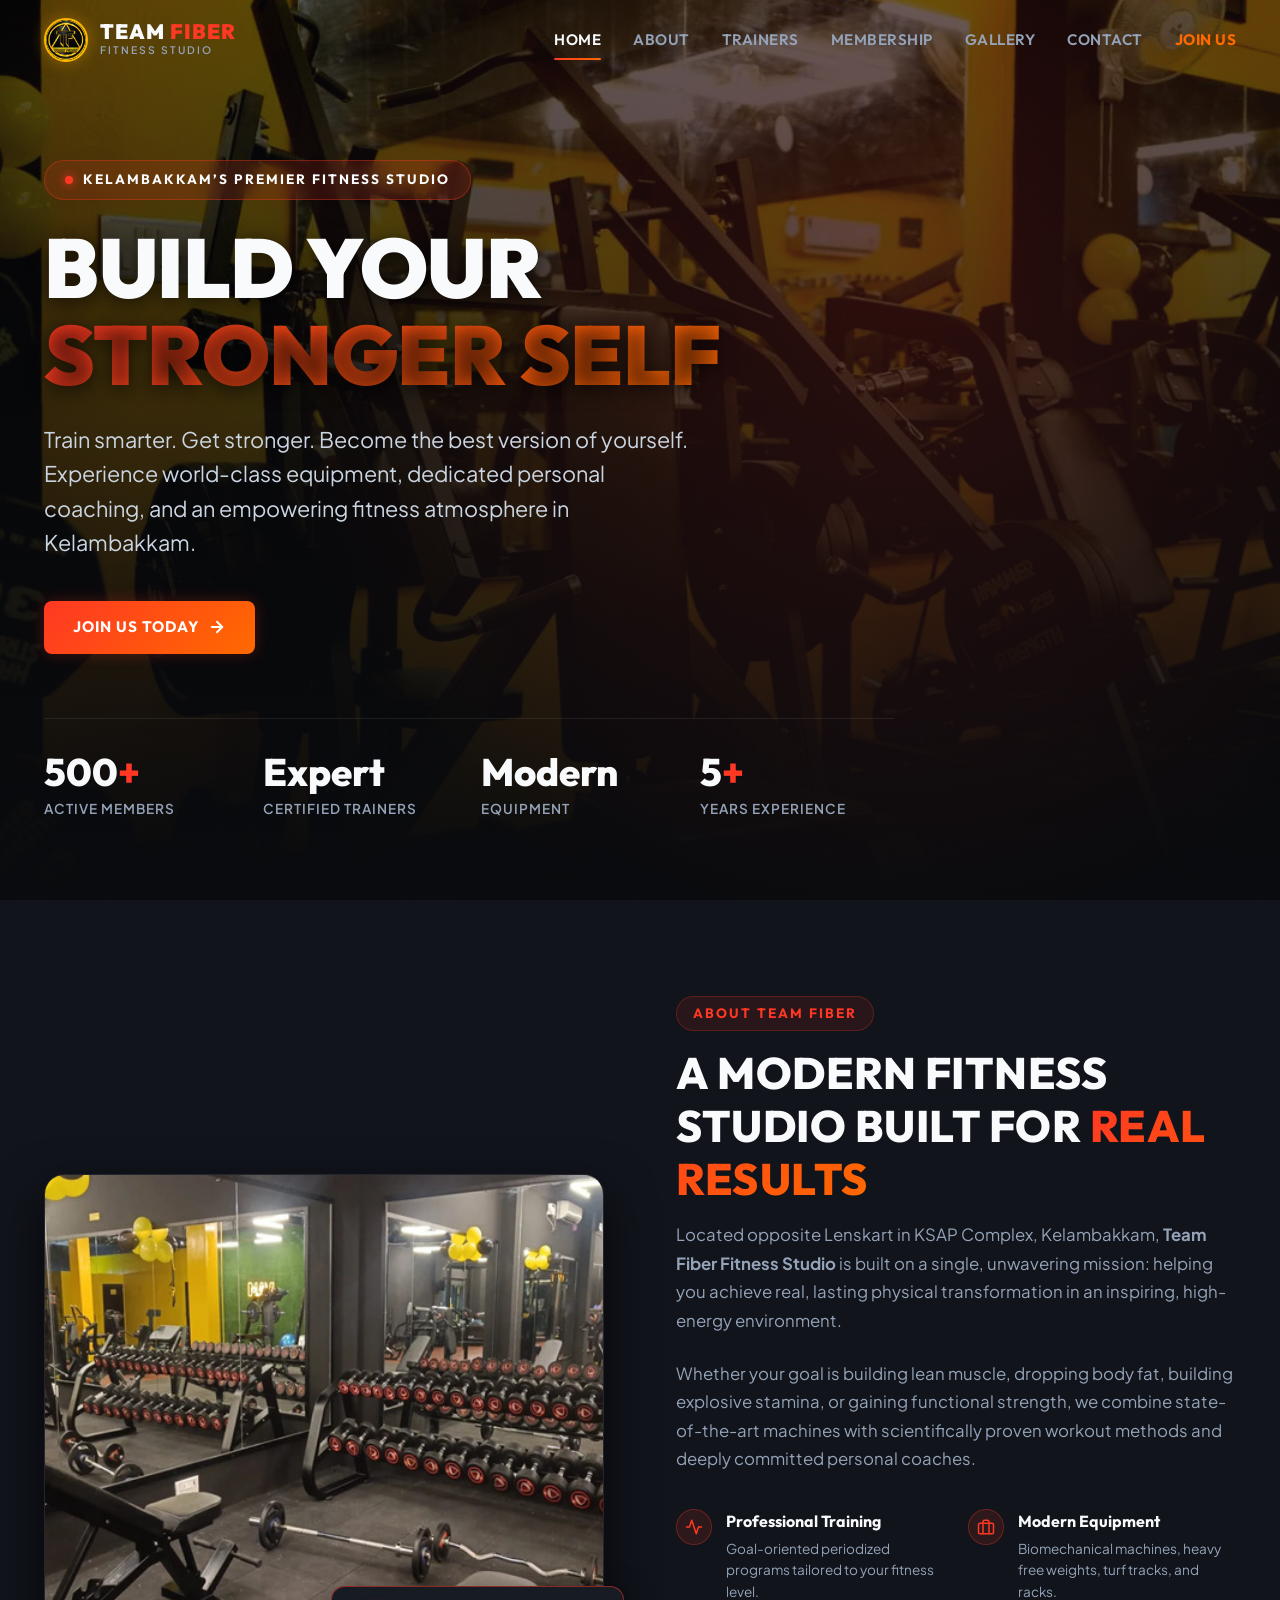
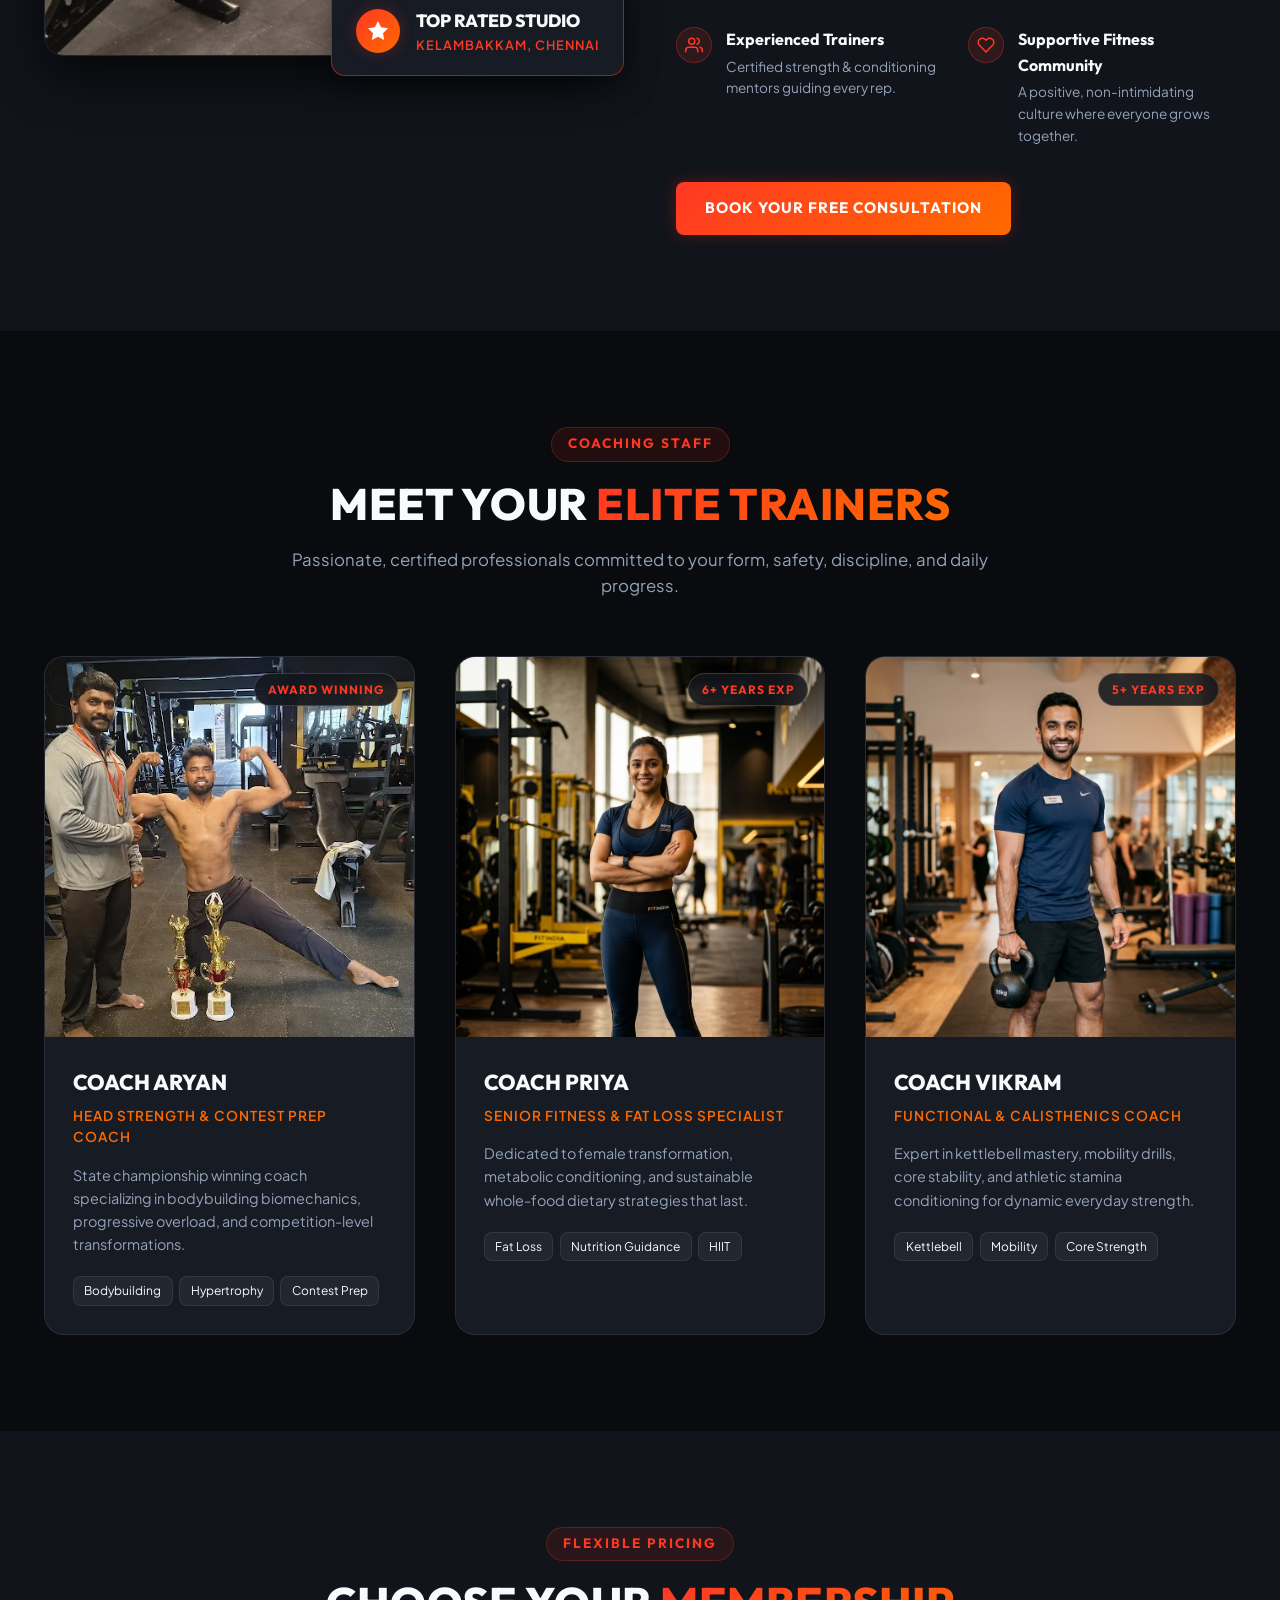
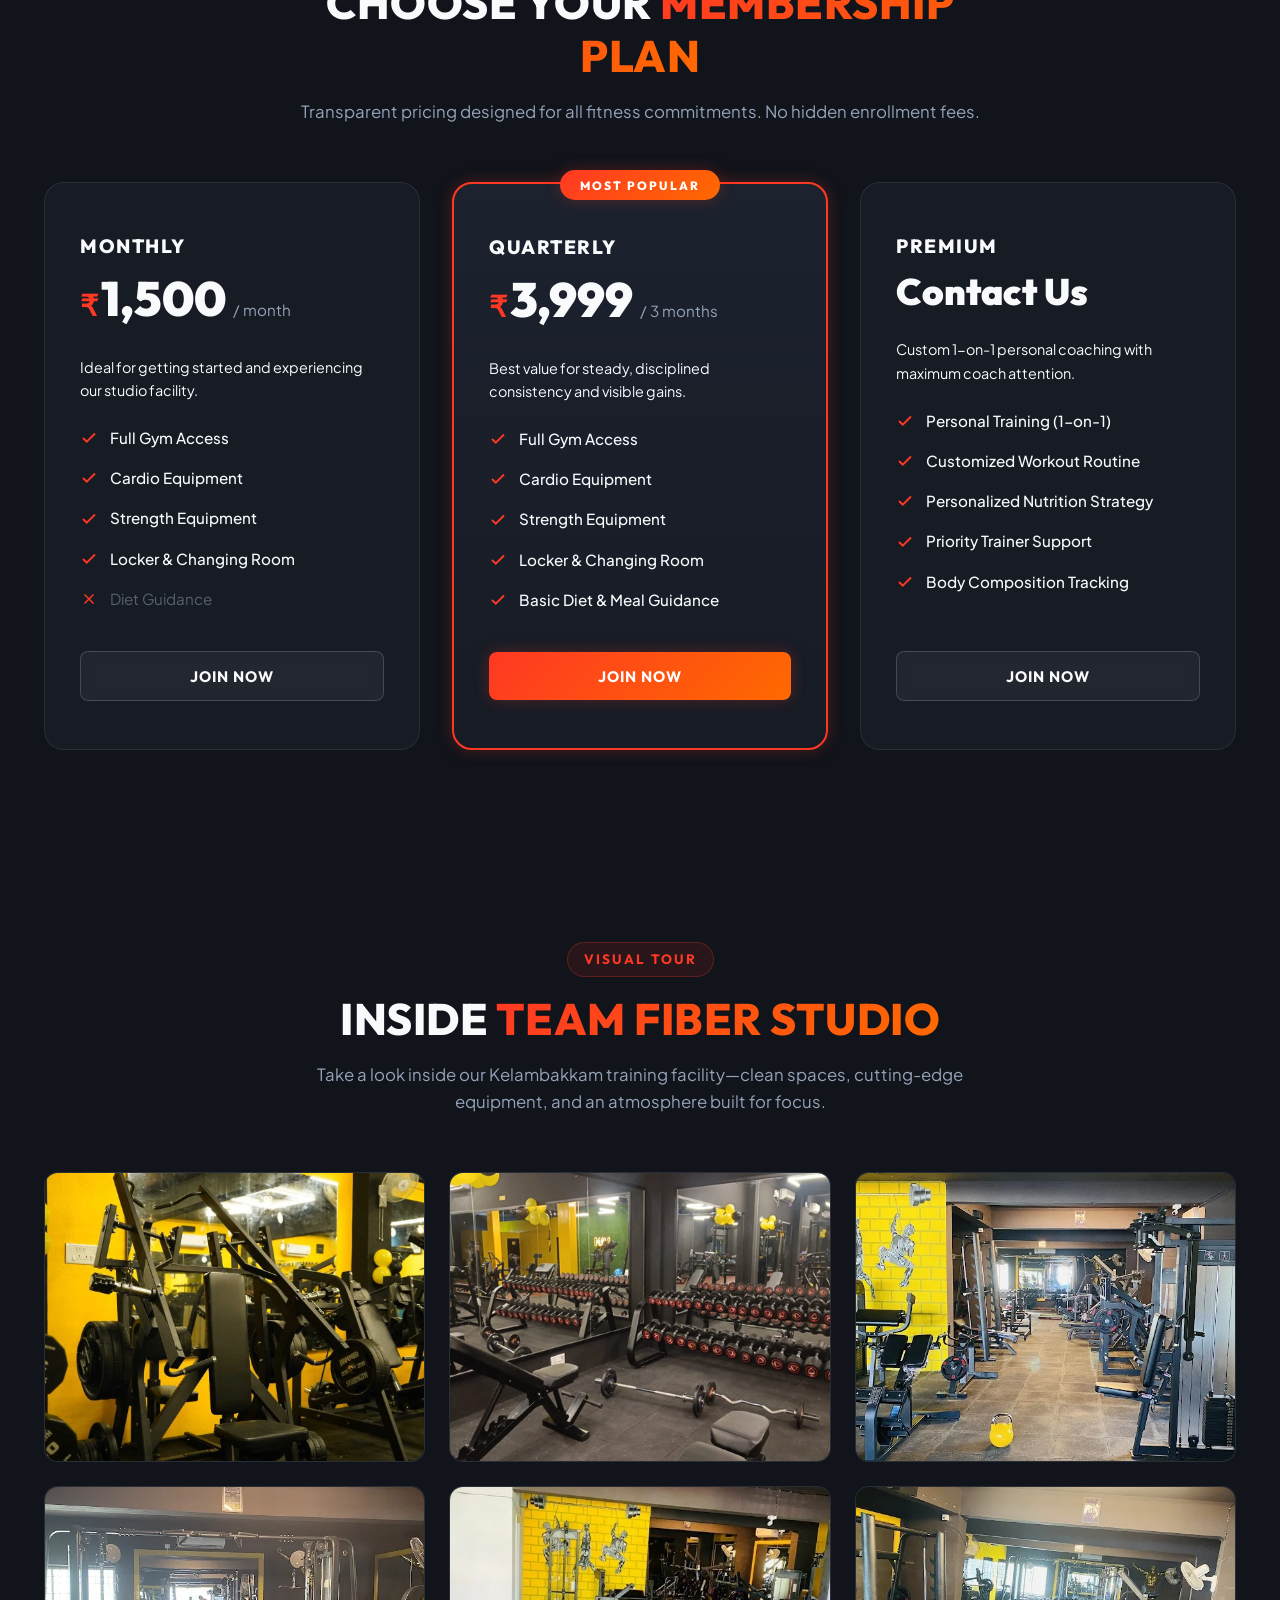
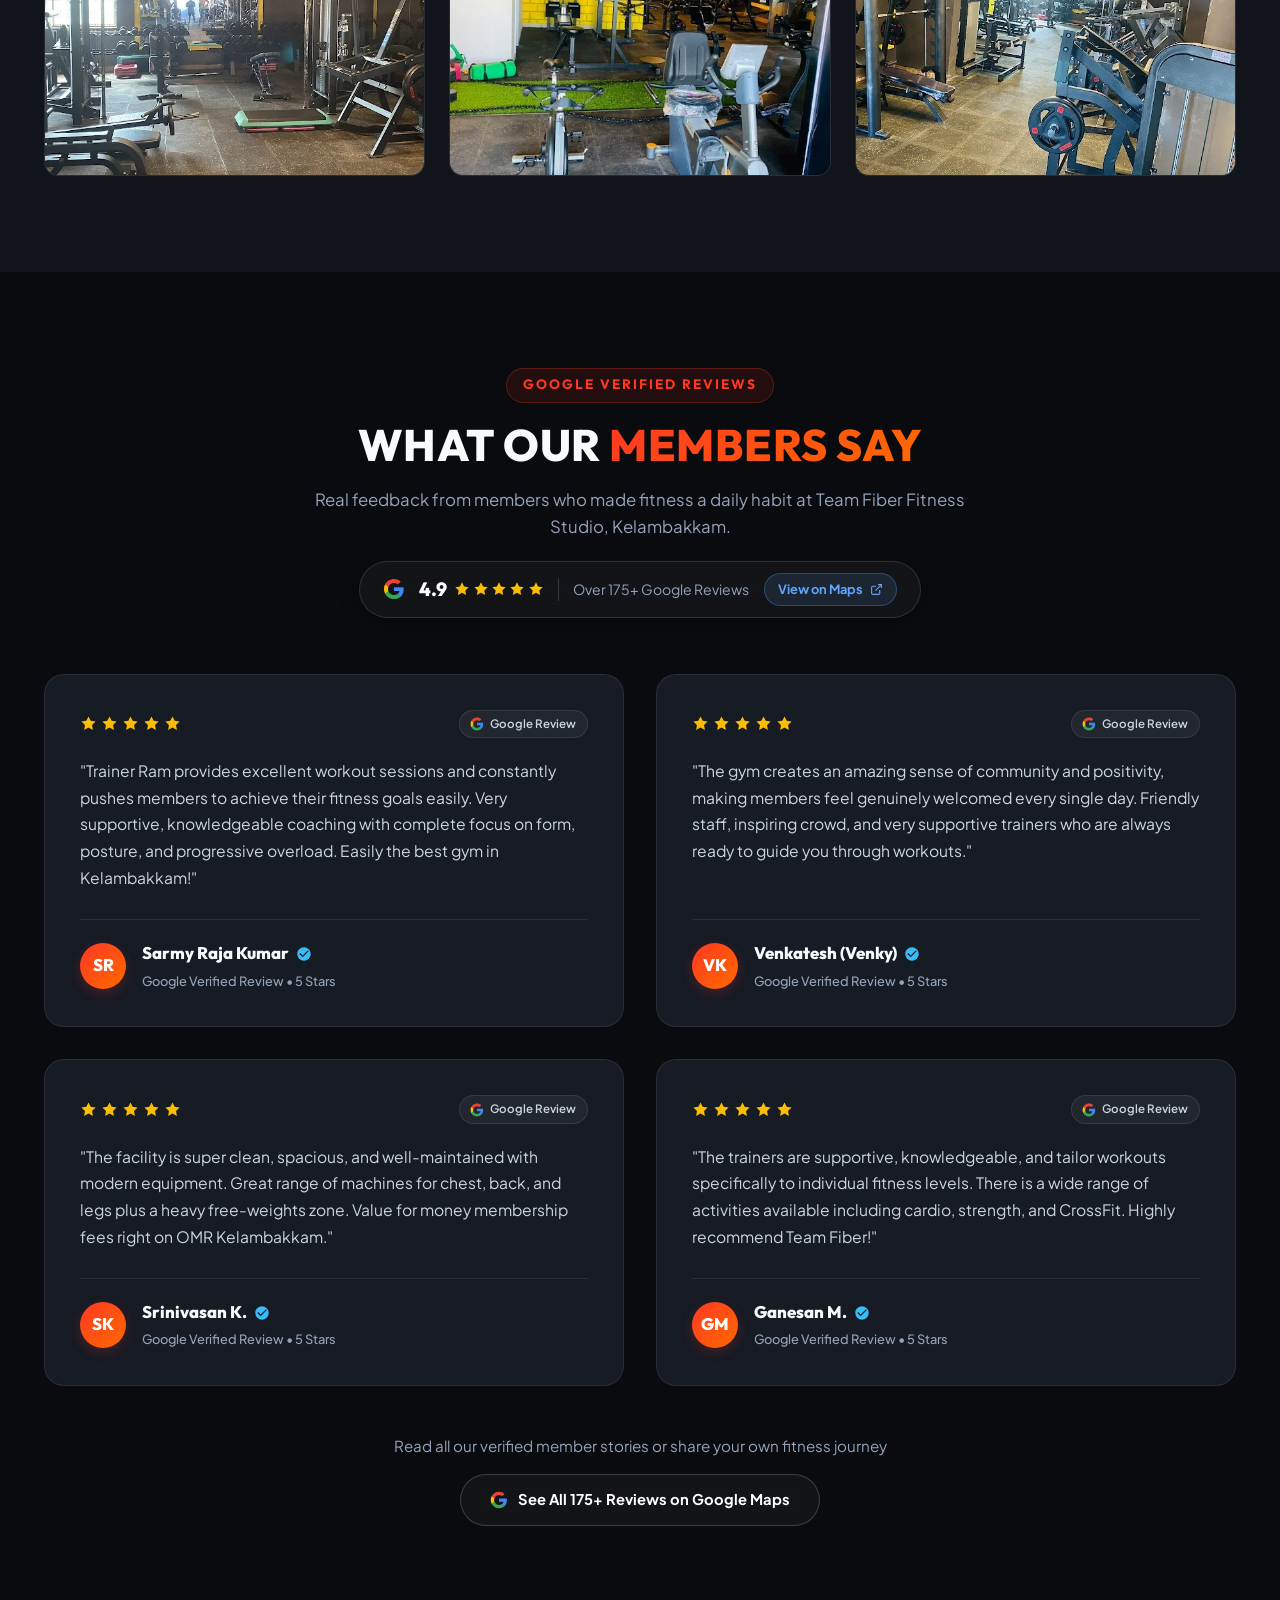
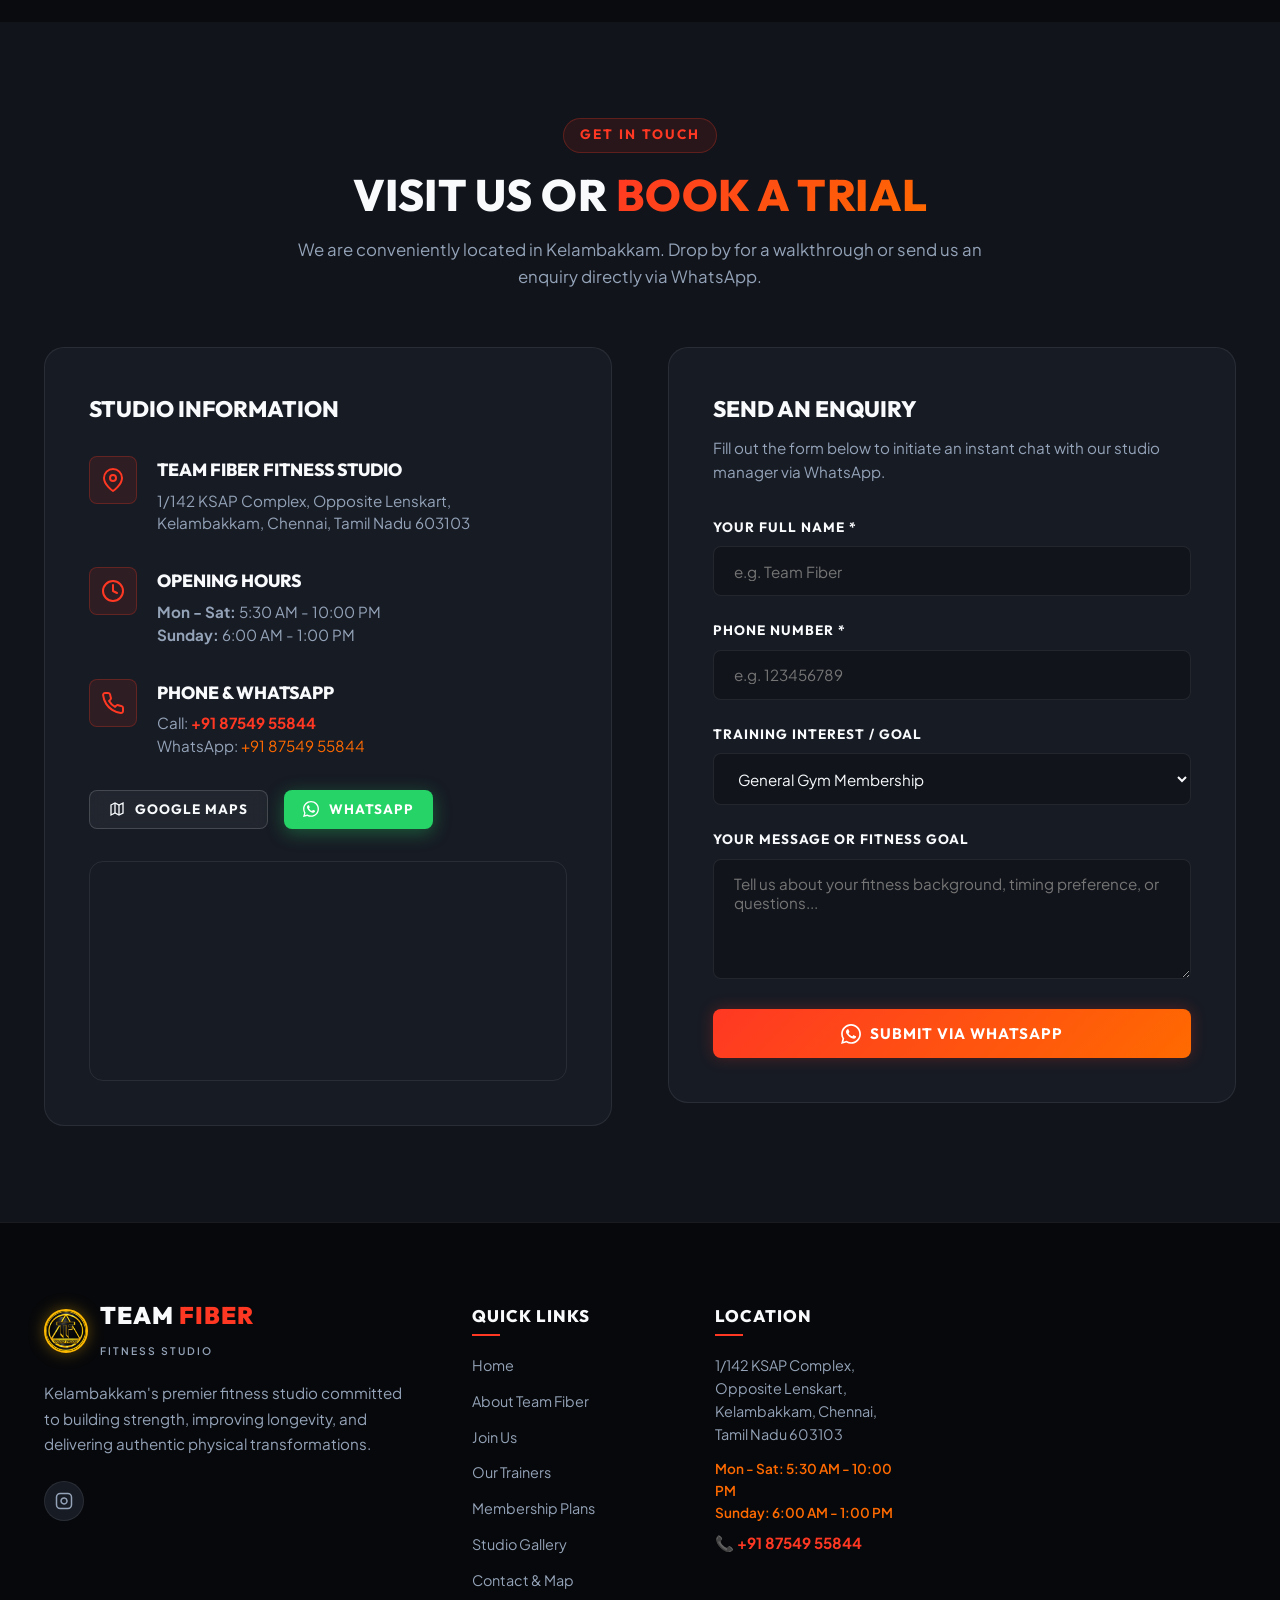
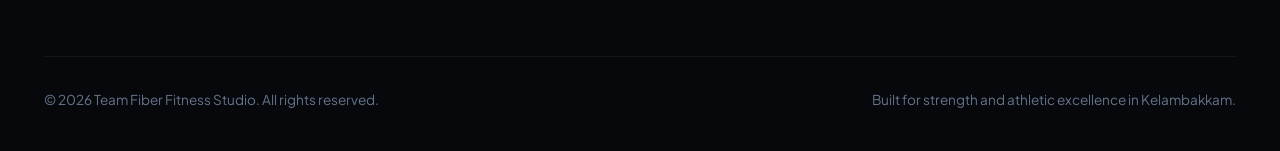
==== commit 83127938: "Add files via upload" ====
--- a/gym/index.html
+++ b/gym/index.html
@@ -1,1144 +1,1137 @@
-<!DOCTYPE html>
-<html lang="en">
-
-<head>
-  <meta charset="UTF-8">
-  <meta name="viewport" content="width=device-width, initial-scale=1.0">
-  <meta http-equiv="X-UA-Compatible" content="ie=edge">
-
-  <!-- Primary SEO Meta Tags -->
-  <title>Team Fiber Fitness Studio | Gym in Kelambakkam</title>
-  <meta name="title" content="Team Fiber Fitness Studio | Gym in Kelambakkam">
-  <meta name="description"
-    content="Team Fiber Fitness Studio in Kelambakkam. Strength training, cardio, personal training and fitness programs designed to help you become stronger and healthier.">
-  <meta name="keywords"
-    content="Gym in Kelambakkam, Fitness Studio Kelambakkam, Team Fiber, Strength Training Kelambakkam, Weight Training Chennai, Personal Trainer Kelambakkam, Cardio, Gym Membership Chennai">
-  <meta name="author" content="Team Fiber Fitness Studio">
-  <meta name="robots" content="index, follow">
-
-  <!-- Open Graph / Facebook / WhatsApp Preview -->
-  <meta property="og:type" content="website">
-  <meta property="og:url" content="https://teamfiberfitness.com/">
-  <meta property="og:title" content="Team Fiber Fitness Studio | Gym in Kelambakkam">
-  <meta property="og:description"
-    content="Team Fiber Fitness Studio in Kelambakkam. Strength training, cardio, personal training and fitness programs designed to help you become stronger and healthier.">
-  <meta property="og:image" content="assets/images/team-fibre-kodungaiyur-chennai-gyms-4tn4zxa3nr.webp">
-
-  <!-- Twitter Meta Tags -->
-  <meta name="twitter:card" content="summary_large_image">
-  <meta name="twitter:title" content="Team Fiber Fitness Studio | Gym in Kelambakkam">
-  <meta name="twitter:description"
-    content="Team Fiber Fitness Studio in Kelambakkam. Strength training, cardio, personal training and fitness programs designed to help you become stronger and healthier.">
-  <meta name="twitter:image" content="assets/images/team-fibre-kodungaiyur-chennai-gyms-4tn4zxa3nr.webp">
-
-  <!-- Favicon -->
-  <link rel="icon" type="image/x-icon" href="favicon.ico">
-  <link rel="icon" type="image/png" sizes="32x32" href="assets/favicon-32x32.png">
-  <link rel="icon" type="image/png" sizes="16x16" href="assets/favicon-16x16.png">
-  <link rel="icon" type="image/svg+xml" href="assets/favicon.svg">
-  <link rel="icon" type="image/jpeg" href="assets/images/logo.jpg">
-  <link rel="apple-touch-icon" sizes="192x192" href="assets/favicon-192x192.png">
-
-  <!-- Stylesheet -->
-  <link rel="stylesheet" href="css/style.css">
-
-  <!-- Local Business Schema.org JSON-LD -->
-  <script type="application/ld+json">
-  {
-    "@context": "https://schema.org",
-    "@type": "ExerciseGym",
-    "name": "Team Fiber Fitness Studio",
-    "image": "assets/images/team-fibre-kodungaiyur-chennai-gyms-4tn4zxa3nr.webp",
-    "description": "Team Fiber Fitness Studio in Kelambakkam. Strength training, cardio, personal training and fitness programs designed to help you become stronger and healthier.",
-    "address": {
-      "@type": "PostalAddress",
-      "streetAddress": "1/142 KSAP Complex, Opposite Lenskart",
-      "addressLocality": "Kelambakkam",
-      "addressRegion": "Tamil Nadu",
-      "postalCode": "603103",
-      "addressCountry": "IN"
-    },
-    "geo": {
-      "@type": "GeoCoordinates",
-      "latitude": 12.7842214,
-      "longitude": 80.2194721
-    },
-    "telephone": "+918754955844",
-    "priceRange": "₹₹",
-    "aggregateRating": {
-      "@type": "AggregateRating",
-      "ratingValue": "4.9",
-      "reviewCount": "178",
-      "bestRating": "5",
-      "worstRating": "1"
-    },
-    "openingHoursSpecification": [
-      {
-        "@type": "OpeningHoursSpecification",
-        "dayOfWeek": ["Monday", "Tuesday", "Wednesday", "Thursday", "Friday", "Saturday"],
-        "opens": "05:30",
-        "closes": "22:00"
-      },
-      {
-        "@type": "OpeningHoursSpecification",
-        "dayOfWeek": "Sunday",
-        "opens": "06:00",
-        "closes": "13:00"
-      }
-    ]
-  }
-  </script>
-</head>
-
-<body>
-
-  <!-- ========================================================================
-       1. NAVBAR
-       ======================================================================== -->
-  <header class="navbar" id="navbar">
-    <div class="container navbar-container">
-      <a href="#hero" class="nav-brand" aria-label="Team Fiber Fitness Studio Home">
-        <div class="brand-icon">
-          <img src="assets/images/logo.jpg" alt="Team Fiber Official Logo" class="brand-logo-img">
-        </div>
-        <div class="brand-text">
-          <span class="brand-name">Team <span>Fiber</span></span>
-          <span class="brand-tagline">Fitness Studio</span>
-        </div>
-      </a>
-
-      <!-- Desktop Navigation Menu -->
-      <nav class="nav-menu" id="navMenu">
-        <a href="#hero" class="nav-link active">Home</a>
-        <a href="#about" class="nav-link">About</a>
-        <a href="#trainers" class="nav-link">Trainers</a>
-        <a href="#membership" class="nav-link">Membership</a>
-        <a href="#gallery" class="nav-link">Gallery</a>
-        <a href="#contact" class="nav-link">Contact</a>
-        <a href="#membership" class="nav-link nav-link-highlight">Join Us</a>
-      </nav>
-
-      <!-- Mobile Hamburger Toggle -->
-      <button class="menu-toggle" id="menuToggle" aria-label="Toggle navigation menu">
-        <span></span>
-        <span></span>
-        <span></span>
-      </button>
-    </div>
-  </header>
-  <!-- Mobile drawer backdrop -->
-  <div class="nav-menu-backdrop" id="navMenuBackdrop"></div>
-
-  <main>
-    <!-- ======================================================================
-         2. HERO SECTION
-         ====================================================================== -->
-    <section class="hero" id="hero">
-      <div class="hero-bg">
-        <img src="assets/images/team-fibre-kodungaiyur-chennai-gyms-4tn4zxa3nr.webp"
-          alt="Team Fiber Fitness Studio Gym Interior" loading="eager" fetchpriority="high">
-      </div>
-      <div class="hero-overlay"></div>
-
-      <div class="container">
-        <div class="hero-content">
-          <div class="hero-badge">
-            <span class="pulse-dot"></span>
-            <span>Kelambakkam’s Premier Fitness Studio</span>
-          </div>
-
-          <h1 class="hero-title">
-            BUILD YOUR <br>
-            <span class="text-gradient">STRONGER SELF</span>
-          </h1>
-
-          <p class="hero-desc">
-            Train smarter. Get stronger. Become the best version of yourself. Experience world-class equipment,
-            dedicated personal coaching, and an empowering fitness atmosphere in Kelambakkam.
-          </p>
-
-          <div class="hero-cta-group">
-            <a href="#membership" class="btn btn-primary" data-action="join-plan" data-plan="Team Fiber Membership">
-              <span>JOIN US TODAY</span>
-              <svg width="18" height="18" viewBox="0 0 24 24" fill="none" stroke="currentColor" stroke-width="2.5"
-                stroke-linecap="round" stroke-linejoin="round">
-                <line x1="5" y1="12" x2="19" y2="12"></line>
-                <polyline points="12 5 19 12 12 19"></polyline>
-              </svg>
-            </a>
-            <a href="tel:+918754955844" class="btn btn-outline">
-              <svg width="18" height="18" viewBox="0 0 24 24" fill="none" stroke="currentColor" stroke-width="2.5"
-                stroke-linecap="round" stroke-linejoin="round">
-                <path d="M22 16.92v3a2 2 0 0 1-2.18 2 19.79 19.79 0 0 1-8.63-3.07 19.5 19.5 0 0 1-6-6 19.79 19.79 0 0 1-3.07-8.67A2 2 0 0 1 4.11 2h3a2 2 0 0 1 2 1.72 12.84 12.84 0 0 0 .7 2.81 2 2 0 0 1-.45 2.11L8.09 9.91a16 16 0 0 0 6 6l1.27-1.27a2 2 0 0 1 2.11-.45 12.84 12.84 0 0 0 2.81.7A2 2 0 0 1 22 16.92z"></path>
-              </svg>
-              <span>CALL 87549 55844</span>
-            </a>
-          </div>
-
-          <div class="hero-stats">
-            <div class="stat-item">
-              <div class="stat-number">500<span class="stat-accent">+</span></div>
-              <div class="stat-label">Active Members</div>
-            </div>
-            <div class="stat-item">
-              <div class="stat-number">Expert</div>
-              <div class="stat-label">Certified Trainers</div>
-            </div>
-            <div class="stat-item">
-              <div class="stat-number">Modern</div>
-              <div class="stat-label">Equipment</div>
-            </div>
-            <div class="stat-item">
-              <div class="stat-number">5<span class="stat-accent">+</span></div>
-              <div class="stat-label">Years Experience</div>
-            </div>
-          </div>
-        </div>
-      </div>
-    </section>
-
-    <!-- ======================================================================
-         3. ABOUT TEAM FIBER
-         ====================================================================== -->
-    <section class="section about" id="about">
-      <div class="container">
-        <div class="about-grid">
-          <div class="about-visual reveal">
-            <div class="about-img-wrap">
-              <img src="assets/images/studio1774619067-k1ejztgjbpev3o7aufnb.jpg"
-                alt="Team Fiber Workout Floor with Free Weights and Dumbbells" loading="lazy">
-            </div>
-            <div class="about-badge-floating">
-              <div class="about-badge-icon">
-                <svg viewBox="0 0 24 24">
-                  <path
-                    d="M12 2L15.09 8.26L22 9.27L17 14.14L18.18 21.02L12 17.77L5.82 21.02L7 14.14L2 9.27L8.91 8.26L12 2Z" />
-                </svg>
-              </div>
-              <div>
-                <div class="about-badge-title">Top Rated Studio</div>
-                <div class="about-badge-sub">Kelambakkam, Chennai</div>
-              </div>
-            </div>
-          </div>
-
-          <div class="about-content reveal">
-            <div class="section-tag">About Team Fiber</div>
-            <h2 class="section-title">A Modern Fitness Studio Built for <span class="text-gradient">Real Results</span>
-            </h2>
-            <p class="about-text">
-              Located opposite Lenskart in KSAP Complex, Kelambakkam, <strong>Team Fiber Fitness Studio</strong> is
-              built on a single, unwavering mission: helping you achieve real, lasting physical transformation in an
-              inspiring, high-energy environment.
-            </p>
-            <p class="about-text">
-              Whether your goal is building lean muscle, dropping body fat, building explosive stamina, or gaining
-              functional strength, we combine state-of-the-art machines with scientifically proven workout methods and
-              deeply committed personal coaches.
-            </p>
-
-            <div class="about-features">
-              <div class="about-feature-item">
-                <div class="feature-icon-circle">
-                  <svg viewBox="0 0 24 24" fill="none" stroke="currentColor" stroke-width="2" stroke-linecap="round"
-                    stroke-linejoin="round">
-                    <path d="M22 12h-4l-3 9L9 3l-3 9H2" />
-                  </svg>
-                </div>
-                <div>
-                  <h4>Professional Training</h4>
-                  <p>Goal-oriented periodized programs tailored to your fitness level.</p>
-                </div>
-              </div>
-
-              <div class="about-feature-item">
-                <div class="feature-icon-circle">
-                  <svg viewBox="0 0 24 24" fill="none" stroke="currentColor" stroke-width="2" stroke-linecap="round"
-                    stroke-linejoin="round">
-                    <rect x="2" y="7" width="20" height="14" rx="2" ry="2"></rect>
-                    <path d="M16 21V5a2 2 0 0 0-2-2h-4a2 2 0 0 0-2 2v16"></path>
-                  </svg>
-                </div>
-                <div>
-                  <h4>Modern Equipment</h4>
-                  <p>Biomechanical machines, heavy free weights, turf tracks, and racks.</p>
-                </div>
-              </div>
-
-              <div class="about-feature-item">
-                <div class="feature-icon-circle">
-                  <svg viewBox="0 0 24 24" fill="none" stroke="currentColor" stroke-width="2" stroke-linecap="round"
-                    stroke-linejoin="round">
-                    <path d="M17 21v-2a4 4 0 0 0-4-4H5a4 4 0 0 0-4 4v2"></path>
-                    <circle cx="9" cy="7" r="4"></circle>
-                    <path d="M23 21v-2a4 4 0 0 0-3-3.87"></path>
-                    <path d="M16 3.13a4 4 0 0 1 0 7.75"></path>
-                  </svg>
-                </div>
-                <div>
-                  <h4>Experienced Trainers</h4>
-                  <p>Certified strength & conditioning mentors guiding every rep.</p>
-                </div>
-              </div>
-
-              <div class="about-feature-item">
-                <div class="feature-icon-circle">
-                  <svg viewBox="0 0 24 24" fill="none" stroke="currentColor" stroke-width="2" stroke-linecap="round"
-                    stroke-linejoin="round">
-                    <path
-                      d="M20.84 4.61a5.5 5.5 0 0 0-7.78 0L12 5.67l-1.06-1.06a5.5 5.5 0 0 0-7.78 7.78l1.06 1.06L12 21.23l7.78-7.78 1.06-1.06a5.5 5.5 0 0 0 0-7.78z">
-                    </path>
-                  </svg>
-                </div>
-                <div>
-                  <h4>Supportive Fitness Community</h4>
-                  <p>A positive, non-intimidating culture where everyone grows together.</p>
-                </div>
-              </div>
-            </div>
-
-            <a href="#contact" class="btn btn-primary" data-action="free-trial">Book Your Free Consultation</a>
-          </div>
-        </div>
-      </div>
-    </section>
-
-    <!-- ======================================================================
-         3. ELITE TRAINERS
-         ====================================================================== -->
-    <section class="section trainers" id="trainers">
-      <div class="container">
-        <div class="section-header reveal">
-          <div class="section-tag">Coaching Staff</div>
-          <h2 class="section-title">Meet Your <span class="text-gradient">Elite Trainers</span></h2>
-          <p class="section-desc">
-            Passionate, certified professionals committed to your form, safety, discipline, and daily progress.
-          </p>
-        </div>
-
-        <div class="trainers-grid">
-          <!-- Trainer 1 -->
-          <div class="trainer-card reveal">
-            <div class="trainer-img-wrap">
-              <img src="assets/images/4830613_store_images_22.webp"
-                alt="Coach Aryan with Championship Athlete and Trophies" loading="lazy">
-              <span class="trainer-badge">Award Winning</span>
-            </div>
-            <div class="trainer-info">
-              <h3 class="trainer-name">Coach Aryan</h3>
-              <div class="trainer-role">Head Strength & Contest Prep Coach</div>
-              <p class="trainer-desc">
-                State championship winning coach specializing in bodybuilding biomechanics, progressive overload, and
-                competition-level transformations.
-              </p>
-              <div class="trainer-specialties">
-                <span class="specialty-pill">Bodybuilding</span>
-                <span class="specialty-pill">Hypertrophy</span>
-                <span class="specialty-pill">Contest Prep</span>
-              </div>
-            </div>
-          </div>
-
-          <!-- Trainer 2 -->
-          <div class="trainer-card reveal">
-            <div class="trainer-img-wrap">
-              <img src="assets/images/trainer-2.jpg" alt="Coach Priya - Senior Fitness & Nutrition Coach"
-                loading="lazy">
-              <span class="trainer-badge">6+ Years Exp</span>
-            </div>
-            <div class="trainer-info">
-              <h3 class="trainer-name">Coach Priya</h3>
-              <div class="trainer-role">Senior Fitness & Fat Loss Specialist</div>
-              <p class="trainer-desc">
-                Dedicated to female transformation, metabolic conditioning, and sustainable whole-food dietary
-                strategies that last.
-              </p>
-              <div class="trainer-specialties">
-                <span class="specialty-pill">Fat Loss</span>
-                <span class="specialty-pill">Nutrition Guidance</span>
-                <span class="specialty-pill">HIIT</span>
-              </div>
-            </div>
-          </div>
-
-          <!-- Trainer 3 -->
-          <div class="trainer-card reveal">
-            <div class="trainer-img-wrap">
-              <img src="assets/images/trainer-3.jpg" alt="Coach Vikram - Functional & Athletic Trainer" loading="lazy">
-              <span class="trainer-badge">5+ Years Exp</span>
-            </div>
-            <div class="trainer-info">
-              <h3 class="trainer-name">Coach Vikram</h3>
-              <div class="trainer-role">Functional & Calisthenics Coach</div>
-              <p class="trainer-desc">
-                Expert in kettlebell mastery, mobility drills, core stability, and athletic stamina conditioning for
-                dynamic everyday strength.
-              </p>
-              <div class="trainer-specialties">
-                <span class="specialty-pill">Kettlebell</span>
-                <span class="specialty-pill">Mobility</span>
-                <span class="specialty-pill">Core Strength</span>
-              </div>
-            </div>
-          </div>
-        </div>
-      </div>
-    </section>
-
-    <!-- ======================================================================
-         7. MEMBERSHIP PLANS
-         ====================================================================== -->
-    <section class="section membership" id="membership">
-      <div class="container">
-        <div class="section-header reveal">
-          <div class="section-tag">Flexible Pricing</div>
-          <h2 class="section-title">Choose Your <span class="text-gradient">Membership Plan</span></h2>
-          <p class="section-desc">
-            Transparent pricing designed for all fitness commitments. No hidden enrollment fees.
-          </p>
-        </div>
-
-        <div class="pricing-grid">
-          <!-- Monthly Plan -->
-          <div class="pricing-card reveal">
-            <div class="plan-type">MONTHLY</div>
-            <div class="plan-price">
-              <span class="price-currency">₹</span>
-              <span class="price-amount">1,500</span>
-              <span class="price-period">/ month</span>
-            </div>
-            <p class="text-muted" style="font-size: 0.9rem;">Ideal for getting started and experiencing our studio
-              facility.</p>
-
-            <div class="plan-features">
-              <div class="plan-feature-item active">
-                <svg viewBox="0 0 24 24" fill="none" stroke="currentColor" stroke-width="2.5">
-                  <polyline points="20 6 9 17 4 12" />
-                </svg>
-                <span>Full Gym Access</span>
-              </div>
-              <div class="plan-feature-item active">
-                <svg viewBox="0 0 24 24" fill="none" stroke="currentColor" stroke-width="2.5">
-                  <polyline points="20 6 9 17 4 12" />
-                </svg>
-                <span>Cardio Equipment</span>
-              </div>
-              <div class="plan-feature-item active">
-                <svg viewBox="0 0 24 24" fill="none" stroke="currentColor" stroke-width="2.5">
-                  <polyline points="20 6 9 17 4 12" />
-                </svg>
-                <span>Strength Equipment</span>
-              </div>
-              <div class="plan-feature-item active">
-                <svg viewBox="0 0 24 24" fill="none" stroke="currentColor" stroke-width="2.5">
-                  <polyline points="20 6 9 17 4 12" />
-                </svg>
-                <span>Locker & Changing Room</span>
-              </div>
-              <div class="plan-feature-item">
-                <svg viewBox="0 0 24 24" fill="none" stroke="currentColor" stroke-width="2">
-                  <line x1="18" y1="6" x2="6" y2="18"></line>
-                  <line x1="6" y1="6" x2="18" y2="18"></line>
-                </svg>
-                <span style="opacity: 0.5;">Diet Guidance</span>
-              </div>
-            </div>
-
-            <button class="btn btn-outline btn-block" data-action="join-plan" data-plan="Monthly (₹1,500)">JOIN
-              NOW</button>
-          </div>
-
-          <!-- Quarterly Plan (Featured) -->
-          <div class="pricing-card featured reveal">
-            <div class="pricing-ribbon">MOST POPULAR</div>
-            <div class="plan-type">QUARTERLY</div>
-            <div class="plan-price">
-              <span class="price-currency">₹</span>
-              <span class="price-amount">3,999</span>
-              <span class="price-period">/ 3 months</span>
-            </div>
-            <p class="text-muted" style="font-size: 0.9rem;">Best value for steady, disciplined consistency and visible
-              gains.</p>
-
-            <div class="plan-features">
-              <div class="plan-feature-item active">
-                <svg viewBox="0 0 24 24" fill="none" stroke="currentColor" stroke-width="2.5">
-                  <polyline points="20 6 9 17 4 12" />
-                </svg>
-                <span>Full Gym Access</span>
-              </div>
-              <div class="plan-feature-item active">
-                <svg viewBox="0 0 24 24" fill="none" stroke="currentColor" stroke-width="2.5">
-                  <polyline points="20 6 9 17 4 12" />
-                </svg>
-                <span>Cardio Equipment</span>
-              </div>
-              <div class="plan-feature-item active">
-                <svg viewBox="0 0 24 24" fill="none" stroke="currentColor" stroke-width="2.5">
-                  <polyline points="20 6 9 17 4 12" />
-                </svg>
-                <span>Strength Equipment</span>
-              </div>
-              <div class="plan-feature-item active">
-                <svg viewBox="0 0 24 24" fill="none" stroke="currentColor" stroke-width="2.5">
-                  <polyline points="20 6 9 17 4 12" />
-                </svg>
-                <span>Locker & Changing Room</span>
-              </div>
-              <div class="plan-feature-item active">
-                <svg viewBox="0 0 24 24" fill="none" stroke="currentColor" stroke-width="2.5">
-                  <polyline points="20 6 9 17 4 12" />
-                </svg>
-                <span>Basic Diet & Meal Guidance</span>
-              </div>
-            </div>
-
-            <button class="btn btn-primary btn-block" data-action="join-plan" data-plan="Quarterly (₹3,999)">JOIN
-              NOW</button>
-          </div>
-
-          <!-- Premium Plan -->
-          <div class="pricing-card reveal">
-            <div class="plan-type">PREMIUM</div>
-            <div class="plan-price">
-              <span class="price-amount" style="font-size: 2.3rem;">Contact Us</span>
-            </div>
-            <p class="text-muted" style="font-size: 0.9rem;">Custom 1-on-1 personal coaching with maximum coach
-              attention.</p>
-
-            <div class="plan-features">
-              <div class="plan-feature-item active">
-                <svg viewBox="0 0 24 24" fill="none" stroke="currentColor" stroke-width="2.5">
-                  <polyline points="20 6 9 17 4 12" />
-                </svg>
-                <span>Personal Training (1-on-1)</span>
-              </div>
-              <div class="plan-feature-item active">
-                <svg viewBox="0 0 24 24" fill="none" stroke="currentColor" stroke-width="2.5">
-                  <polyline points="20 6 9 17 4 12" />
-                </svg>
-                <span>Customized Workout Routine</span>
-              </div>
-              <div class="plan-feature-item active">
-                <svg viewBox="0 0 24 24" fill="none" stroke="currentColor" stroke-width="2.5">
-                  <polyline points="20 6 9 17 4 12" />
-                </svg>
-                <span>Personalized Nutrition Strategy</span>
-              </div>
-              <div class="plan-feature-item active">
-                <svg viewBox="0 0 24 24" fill="none" stroke="currentColor" stroke-width="2.5">
-                  <polyline points="20 6 9 17 4 12" />
-                </svg>
-                <span>Priority Trainer Support</span>
-              </div>
-              <div class="plan-feature-item active">
-                <svg viewBox="0 0 24 24" fill="none" stroke="currentColor" stroke-width="2.5">
-                  <polyline points="20 6 9 17 4 12" />
-                </svg>
-                <span>Body Composition Tracking</span>
-              </div>
-            </div>
-
-            <button class="btn btn-outline btn-block" data-action="join-plan" data-plan="Premium VIP Training">JOIN
-              NOW</button>
-          </div>
-        </div>
-      </div>
-    </section>
-
-
-    <!-- ======================================================================
-         9. GALLERY
-         ====================================================================== -->
-    <section class="section gallery" id="gallery">
-      <div class="container">
-        <div class="section-header reveal">
-          <div class="section-tag">Visual Tour</div>
-          <h2 class="section-title">Inside <span class="text-gradient">Team Fiber Studio</span></h2>
-          <p class="section-desc">
-            Take a look inside our Kelambakkam training facility—clean spaces, cutting-edge equipment, and an atmosphere
-            built for focus.
-          </p>
-        </div>
-
-        <div class="gallery-grid">
-          <!-- Item 1 -->
-          <div class="gallery-item reveal" data-index="0">
-            <img src="assets/images/gallery-1.jpg" alt="Heavy Weight Training Zone" loading="lazy">
-            <div class="gallery-overlay">
-              <div class="gallery-zoom-icon">
-                <svg width="18" height="18" viewBox="0 0 24 24" fill="none" stroke="currentColor" stroke-width="2">
-                  <circle cx="11" cy="11" r="8"></circle>
-                  <line x1="21" y1="21" x2="16.65" y2="16.65"></line>
-                  <line x1="11" y1="8" x2="11" y2="14"></line>
-                  <line x1="8" y1="11" x2="14" y2="11"></line>
-                </svg>
-              </div>
-              <div class="gallery-title">Heavy Weight Zone</div>
-              <div class="gallery-subtitle">Free Weights & Dumbbells</div>
-            </div>
-          </div>
-
-          <!-- Item 2 -->
-          <div class="gallery-item reveal" data-index="1">
-            <img src="assets/images/gallery-2.jpg" alt="Functional Turf Track" loading="lazy">
-            <div class="gallery-overlay">
-              <div class="gallery-zoom-icon">
-                <svg width="18" height="18" viewBox="0 0 24 24" fill="none" stroke="currentColor" stroke-width="2">
-                  <circle cx="11" cy="11" r="8"></circle>
-                  <line x1="21" y1="21" x2="16.65" y2="16.65"></line>
-                  <line x1="11" y1="8" x2="11" y2="14"></line>
-                  <line x1="8" y1="11" x2="14" y2="11"></line>
-                </svg>
-              </div>
-              <div class="gallery-title">Turf Sprint Track</div>
-              <div class="gallery-subtitle">Sled & Functional Drills</div>
-            </div>
-          </div>
-
-          <!-- Item 3 -->
-          <div class="gallery-item reveal" data-index="2">
-            <img src="assets/images/gallery-3.jpg" alt="Cardio Suite & City View" loading="lazy">
-            <div class="gallery-overlay">
-              <div class="gallery-zoom-icon">
-                <svg width="18" height="18" viewBox="0 0 24 24" fill="none" stroke="currentColor" stroke-width="2">
-                  <circle cx="11" cy="11" r="8"></circle>
-                  <line x1="21" y1="21" x2="16.65" y2="16.65"></line>
-                  <line x1="11" y1="8" x2="11" y2="14"></line>
-                  <line x1="8" y1="11" x2="14" y2="11"></line>
-                </svg>
-              </div>
-              <div class="gallery-title">Cardio Suite</div>
-              <div class="gallery-subtitle">Treadmills & Assault Bikes</div>
-            </div>
-          </div>
-
-          <!-- Item 4 -->
-          <div class="gallery-item reveal" data-index="3">
-            <img src="assets/images/gallery-4.jpg" alt="Cable Crossover Rig" loading="lazy">
-            <div class="gallery-overlay">
-              <div class="gallery-zoom-icon">
-                <svg width="18" height="18" viewBox="0 0 24 24" fill="none" stroke="currentColor" stroke-width="2">
-                  <circle cx="11" cy="11" r="8"></circle>
-                  <line x1="21" y1="21" x2="16.65" y2="16.65"></line>
-                  <line x1="11" y1="8" x2="11" y2="14"></line>
-                  <line x1="8" y1="11" x2="14" y2="11"></line>
-                </svg>
-              </div>
-              <div class="gallery-title">Cable Crossover Rig</div>
-              <div class="gallery-subtitle">Strength & Isolation</div>
-            </div>
-          </div>
-
-          <!-- Item 5 -->
-          <div class="gallery-item reveal" data-index="4">
-            <img src="assets/images/gallery-5.jpg" alt="Personal Training Session" loading="lazy">
-            <div class="gallery-overlay">
-              <div class="gallery-zoom-icon">
-                <svg width="18" height="18" viewBox="0 0 24 24" fill="none" stroke="currentColor" stroke-width="2">
-                  <circle cx="11" cy="11" r="8"></circle>
-                  <line x1="21" y1="21" x2="16.65" y2="16.65"></line>
-                  <line x1="11" y1="8" x2="11" y2="14"></line>
-                  <line x1="8" y1="11" x2="14" y2="11"></line>
-                </svg>
-              </div>
-              <div class="gallery-title">Personal Coaching</div>
-              <div class="gallery-subtitle">Form Guidance & Spotting</div>
-            </div>
-          </div>
-
-          <!-- Item 6 -->
-          <div class="gallery-item reveal" data-index="5">
-            <img src="assets/images/gallery-6.jpg" alt="Main Workout Floor" loading="lazy">
-            <div class="gallery-overlay">
-              <div class="gallery-zoom-icon">
-                <svg width="18" height="18" viewBox="0 0 24 24" fill="none" stroke="currentColor" stroke-width="2">
-                  <circle cx="11" cy="11" r="8"></circle>
-                  <line x1="21" y1="21" x2="16.65" y2="16.65"></line>
-                  <line x1="11" y1="8" x2="11" y2="14"></line>
-                  <line x1="8" y1="11" x2="14" y2="11"></line>
-                </svg>
-              </div>
-              <div class="gallery-title">Main Workout Floor</div>
-              <div class="gallery-subtitle">High-Energy Studio Layout</div>
-            </div>
-          </div>
-        </div>
-      </div>
-    </section>
-
-    <!-- Gallery Lightbox Modal -->
-    <div class="lightbox" id="galleryLightbox">
-      <button class="lightbox-btn lightbox-close" id="lightboxClose" aria-label="Close Lightbox">
-        <svg width="24" height="24" viewBox="0 0 24 24" fill="none" stroke="currentColor" stroke-width="2">
-          <line x1="18" y1="6" x2="6" y2="18"></line>
-          <line x1="6" y1="6" x2="18" y2="18"></line>
-        </svg>
-      </button>
-      <button class="lightbox-btn lightbox-prev" id="lightboxPrev" aria-label="Previous Image">
-        <svg width="24" height="24" viewBox="0 0 24 24" fill="none" stroke="currentColor" stroke-width="2">
-          <polyline points="15 18 9 12 15 6"></polyline>
-        </svg>
-      </button>
-      <div class="lightbox-content">
-        <img src="" alt="Enlarged Gallery Shot" class="lightbox-img" id="lightboxImg">
-        <div class="lightbox-caption" id="lightboxCaption"></div>
-      </div>
-      <button class="lightbox-btn lightbox-next" id="lightboxNext" aria-label="Next Image">
-        <svg width="24" height="24" viewBox="0 0 24 24" fill="none" stroke="currentColor" stroke-width="2">
-          <polyline points="9 18 15 12 9 6"></polyline>
-        </svg>
-      </button>
-    </div>
-
-    <!-- ======================================================================
-         10. TESTIMONIALS (GOOGLE REVIEWS)
-         ====================================================================== -->
-    <section class="section testimonials" id="testimonials">
-      <div class="container">
-        <div class="section-header reveal">
-          <div class="section-tag">Google Verified Reviews</div>
-          <h2 class="section-title">What Our <span class="text-gradient">Members Say</span></h2>
-          <p class="section-desc">
-            Real feedback from members who made fitness a daily habit at Team Fiber Fitness Studio, Kelambakkam.
-          </p>
-
-          <!-- Google Rating Summary Pill -->
-          <div class="google-rating-summary">
-            <div class="google-rating-pill">
-              <svg class="google-icon" width="22" height="22" viewBox="0 0 24 24" aria-hidden="true">
-                <path fill="#4285F4" d="M22.56 12.25c0-.78-.07-1.53-.2-2.25H12v4.26h5.92c-.26 1.37-1.04 2.53-2.21 3.31v2.77h3.57c2.08-1.92 3.28-4.74 3.28-8.09z"/>
-                <path fill="#34A853" d="M12 23c2.97 0 5.46-.98 7.28-2.66l-3.57-2.77c-.98.66-2.23 1.06-3.71 1.06-2.86 0-5.29-1.93-6.16-4.53H2.18v2.84C3.99 20.53 7.7 23 12 23z"/>
-                <path fill="#FBBC05" d="M5.84 14.09c-.22-.66-.35-1.36-.35-2.09s.13-1.43.35-2.09V7.06H2.18C1.43 8.55 1 10.22 1 12s.43 3.45 1.18 4.94l2.85-2.22.81-.63z"/>
-                <path fill="#EA4335" d="M12 5.38c1.62 0 3.06.56 4.21 1.64l3.15-3.15C17.45 2.09 14.97 1 12 1 7.7 1 3.99 3.47 2.18 7.06l3.66 2.84c.87-2.6 3.3-4.52 6.16-4.52z"/>
-              </svg>
-              <div class="google-score">
-                <span class="score-num">4.9</span>
-                <div class="score-stars">
-                  <svg viewBox="0 0 24 24"><polygon points="12 2 15.09 8.26 22 9.27 17 14.14 18.18 21.02 12 17.77 5.82 21.02 7 14.14 2 9.27 8.91 8.26 12 2" /></svg>
-                  <svg viewBox="0 0 24 24"><polygon points="12 2 15.09 8.26 22 9.27 17 14.14 18.18 21.02 12 17.77 5.82 21.02 7 14.14 2 9.27 8.91 8.26 12 2" /></svg>
-                  <svg viewBox="0 0 24 24"><polygon points="12 2 15.09 8.26 22 9.27 17 14.14 18.18 21.02 12 17.77 5.82 21.02 7 14.14 2 9.27 8.91 8.26 12 2" /></svg>
-                  <svg viewBox="0 0 24 24"><polygon points="12 2 15.09 8.26 22 9.27 17 14.14 18.18 21.02 12 17.77 5.82 21.02 7 14.14 2 9.27 8.91 8.26 12 2" /></svg>
-                  <svg viewBox="0 0 24 24"><polygon points="12 2 15.09 8.26 22 9.27 17 14.14 18.18 21.02 12 17.77 5.82 21.02 7 14.14 2 9.27 8.91 8.26 12 2" /></svg>
-                </div>
-              </div>
-              <span class="score-count">Over 175+ Google Reviews</span>
-              <a href="https://maps.google.com/?cid=5551189701791964836" target="_blank" rel="noopener" class="google-view-btn">
-                <span>View on Maps</span>
-                <svg width="13" height="13" viewBox="0 0 24 24" fill="none" stroke="currentColor" stroke-width="2">
-                  <path d="M18 13v6a2 2 0 0 1-2 2H5a2 2 0 0 1-2-2V8a2 2 0 0 1 2-2h6"></path>
-                  <polyline points="15 3 21 3 21 9"></polyline>
-                  <line x1="10" y1="14" x2="21" y2="3"></line>
-                </svg>
-              </a>
-            </div>
-          </div>
-        </div>
-
-        <div class="testimonials-grid">
-          <!-- Google Review 1 -->
-          <div class="testimonial-card reveal">
-            <div class="testimonial-card-top">
-              <div class="testimonial-rating">
-                <svg viewBox="0 0 24 24"><polygon points="12 2 15.09 8.26 22 9.27 17 14.14 18.18 21.02 12 17.77 5.82 21.02 7 14.14 2 9.27 8.91 8.26 12 2" /></svg>
-                <svg viewBox="0 0 24 24"><polygon points="12 2 15.09 8.26 22 9.27 17 14.14 18.18 21.02 12 17.77 5.82 21.02 7 14.14 2 9.27 8.91 8.26 12 2" /></svg>
-                <svg viewBox="0 0 24 24"><polygon points="12 2 15.09 8.26 22 9.27 17 14.14 18.18 21.02 12 17.77 5.82 21.02 7 14.14 2 9.27 8.91 8.26 12 2" /></svg>
-                <svg viewBox="0 0 24 24"><polygon points="12 2 15.09 8.26 22 9.27 17 14.14 18.18 21.02 12 17.77 5.82 21.02 7 14.14 2 9.27 8.91 8.26 12 2" /></svg>
-                <svg viewBox="0 0 24 24"><polygon points="12 2 15.09 8.26 22 9.27 17 14.14 18.18 21.02 12 17.77 5.82 21.02 7 14.14 2 9.27 8.91 8.26 12 2" /></svg>
-              </div>
-              <span class="google-review-badge">
-                <svg width="14" height="14" viewBox="0 0 24 24">
-                  <path fill="#4285F4" d="M22.56 12.25c0-.78-.07-1.53-.2-2.25H12v4.26h5.92c-.26 1.37-1.04 2.53-2.21 3.31v2.77h3.57c2.08-1.92 3.28-4.74 3.28-8.09z"/>
-                  <path fill="#34A853" d="M12 23c2.97 0 5.46-.98 7.28-2.66l-3.57-2.77c-.98.66-2.23 1.06-3.71 1.06-2.86 0-5.29-1.93-6.16-4.53H2.18v2.84C3.99 20.53 7.7 23 12 23z"/>
-                  <path fill="#FBBC05" d="M5.84 14.09c-.22-.66-.35-1.36-.35-2.09s.13-1.43.35-2.09V7.06H2.18C1.43 8.55 1 10.22 1 12s.43 3.45 1.18 4.94l2.85-2.22.81-.63z"/>
-                  <path fill="#EA4335" d="M12 5.38c1.62 0 3.06.56 4.21 1.64l3.15-3.15C17.45 2.09 14.97 1 12 1 7.7 1 3.99 3.47 2.18 7.06l3.66 2.84c.87-2.6 3.3-4.52 6.16-4.52z"/>
-                </svg>
-                Google Review
-              </span>
-            </div>
-            <p class="testimonial-text">
-              "Trainer Ram provides excellent workout sessions and constantly pushes members to achieve their fitness goals easily. Very supportive, knowledgeable coaching with complete focus on form, posture, and progressive overload. Easily the best gym in Kelambakkam!"
-            </p>
-            <div class="testimonial-author">
-              <div class="author-avatar">SR</div>
-              <div class="author-info">
-                <div class="author-title-row">
-                  <h4>Sarmy Raja Kumar</h4>
-                  <span class="author-verified-badge" title="Verified Google Reviewer">
-                    <svg viewBox="0 0 24 24" fill="currentColor">
-                      <path d="M12 2C6.48 2 2 6.48 2 12s4.48 10 10 10 10-4.48 10-10S17.52 2 12 2zm-2 15l-5-5 1.41-1.41L10 14.17l7.59-7.59L19 8l-9 9z"/>
-                    </svg>
-                  </span>
-                </div>
-                <p>Google Verified Review • 5 Stars</p>
-              </div>
-            </div>
-          </div>
-
-          <!-- Google Review 2 -->
-          <div class="testimonial-card reveal">
-            <div class="testimonial-card-top">
-              <div class="testimonial-rating">
-                <svg viewBox="0 0 24 24"><polygon points="12 2 15.09 8.26 22 9.27 17 14.14 18.18 21.02 12 17.77 5.82 21.02 7 14.14 2 9.27 8.91 8.26 12 2" /></svg>
-                <svg viewBox="0 0 24 24"><polygon points="12 2 15.09 8.26 22 9.27 17 14.14 18.18 21.02 12 17.77 5.82 21.02 7 14.14 2 9.27 8.91 8.26 12 2" /></svg>
-                <svg viewBox="0 0 24 24"><polygon points="12 2 15.09 8.26 22 9.27 17 14.14 18.18 21.02 12 17.77 5.82 21.02 7 14.14 2 9.27 8.91 8.26 12 2" /></svg>
-                <svg viewBox="0 0 24 24"><polygon points="12 2 15.09 8.26 22 9.27 17 14.14 18.18 21.02 12 17.77 5.82 21.02 7 14.14 2 9.27 8.91 8.26 12 2" /></svg>
-                <svg viewBox="0 0 24 24"><polygon points="12 2 15.09 8.26 22 9.27 17 14.14 18.18 21.02 12 17.77 5.82 21.02 7 14.14 2 9.27 8.91 8.26 12 2" /></svg>
-              </div>
-              <span class="google-review-badge">
-                <svg width="14" height="14" viewBox="0 0 24 24">
-                  <path fill="#4285F4" d="M22.56 12.25c0-.78-.07-1.53-.2-2.25H12v4.26h5.92c-.26 1.37-1.04 2.53-2.21 3.31v2.77h3.57c2.08-1.92 3.28-4.74 3.28-8.09z"/>
-                  <path fill="#34A853" d="M12 23c2.97 0 5.46-.98 7.28-2.66l-3.57-2.77c-.98.66-2.23 1.06-3.71 1.06-2.86 0-5.29-1.93-6.16-4.53H2.18v2.84C3.99 20.53 7.7 23 12 23z"/>
-                  <path fill="#FBBC05" d="M5.84 14.09c-.22-.66-.35-1.36-.35-2.09s.13-1.43.35-2.09V7.06H2.18C1.43 8.55 1 10.22 1 12s.43 3.45 1.18 4.94l2.85-2.22.81-.63z"/>
-                  <path fill="#EA4335" d="M12 5.38c1.62 0 3.06.56 4.21 1.64l3.15-3.15C17.45 2.09 14.97 1 12 1 7.7 1 3.99 3.47 2.18 7.06l3.66 2.84c.87-2.6 3.3-4.52 6.16-4.52z"/>
-                </svg>
-                Google Review
-              </span>
-            </div>
-            <p class="testimonial-text">
-              "The gym creates an amazing sense of community and positivity, making members feel genuinely welcomed every single day. Friendly staff, inspiring crowd, and very supportive trainers who are always ready to guide you through workouts."
-            </p>
-            <div class="testimonial-author">
-              <div class="author-avatar">VK</div>
-              <div class="author-info">
-                <div class="author-title-row">
-                  <h4>Venkatesh (Venky)</h4>
-                  <span class="author-verified-badge" title="Verified Google Reviewer">
-                    <svg viewBox="0 0 24 24" fill="currentColor">
-                      <path d="M12 2C6.48 2 2 6.48 2 12s4.48 10 10 10 10-4.48 10-10S17.52 2 12 2zm-2 15l-5-5 1.41-1.41L10 14.17l7.59-7.59L19 8l-9 9z"/>
-                    </svg>
-                  </span>
-                </div>
-                <p>Google Verified Review • 5 Stars</p>
-              </div>
-            </div>
-          </div>
-
-          <!-- Google Review 3 -->
-          <div class="testimonial-card reveal">
-            <div class="testimonial-card-top">
-              <div class="testimonial-rating">
-                <svg viewBox="0 0 24 24"><polygon points="12 2 15.09 8.26 22 9.27 17 14.14 18.18 21.02 12 17.77 5.82 21.02 7 14.14 2 9.27 8.91 8.26 12 2" /></svg>
-                <svg viewBox="0 0 24 24"><polygon points="12 2 15.09 8.26 22 9.27 17 14.14 18.18 21.02 12 17.77 5.82 21.02 7 14.14 2 9.27 8.91 8.26 12 2" /></svg>
-                <svg viewBox="0 0 24 24"><polygon points="12 2 15.09 8.26 22 9.27 17 14.14 18.18 21.02 12 17.77 5.82 21.02 7 14.14 2 9.27 8.91 8.26 12 2" /></svg>
-                <svg viewBox="0 0 24 24"><polygon points="12 2 15.09 8.26 22 9.27 17 14.14 18.18 21.02 12 17.77 5.82 21.02 7 14.14 2 9.27 8.91 8.26 12 2" /></svg>
-                <svg viewBox="0 0 24 24"><polygon points="12 2 15.09 8.26 22 9.27 17 14.14 18.18 21.02 12 17.77 5.82 21.02 7 14.14 2 9.27 8.91 8.26 12 2" /></svg>
-              </div>
-              <span class="google-review-badge">
-                <svg width="14" height="14" viewBox="0 0 24 24">
-                  <path fill="#4285F4" d="M22.56 12.25c0-.78-.07-1.53-.2-2.25H12v4.26h5.92c-.26 1.37-1.04 2.53-2.21 3.31v2.77h3.57c2.08-1.92 3.28-4.74 3.28-8.09z"/>
-                  <path fill="#34A853" d="M12 23c2.97 0 5.46-.98 7.28-2.66l-3.57-2.77c-.98.66-2.23 1.06-3.71 1.06-2.86 0-5.29-1.93-6.16-4.53H2.18v2.84C3.99 20.53 7.7 23 12 23z"/>
-                  <path fill="#FBBC05" d="M5.84 14.09c-.22-.66-.35-1.36-.35-2.09s.13-1.43.35-2.09V7.06H2.18C1.43 8.55 1 10.22 1 12s.43 3.45 1.18 4.94l2.85-2.22.81-.63z"/>
-                  <path fill="#EA4335" d="M12 5.38c1.62 0 3.06.56 4.21 1.64l3.15-3.15C17.45 2.09 14.97 1 12 1 7.7 1 3.99 3.47 2.18 7.06l3.66 2.84c.87-2.6 3.3-4.52 6.16-4.52z"/>
-                </svg>
-                Google Review
-              </span>
-            </div>
-            <p class="testimonial-text">
-              "The facility is super clean, spacious, and well-maintained with modern equipment. Great range of machines for chest, back, and legs plus a heavy free-weights zone. Value for money membership fees right on OMR Kelambakkam."
-            </p>
-            <div class="testimonial-author">
-              <div class="author-avatar">SK</div>
-              <div class="author-info">
-                <div class="author-title-row">
-                  <h4>Srinivasan K.</h4>
-                  <span class="author-verified-badge" title="Verified Google Reviewer">
-                    <svg viewBox="0 0 24 24" fill="currentColor">
-                      <path d="M12 2C6.48 2 2 6.48 2 12s4.48 10 10 10 10-4.48 10-10S17.52 2 12 2zm-2 15l-5-5 1.41-1.41L10 14.17l7.59-7.59L19 8l-9 9z"/>
-                    </svg>
-                  </span>
-                </div>
-                <p>Google Verified Review • 5 Stars</p>
-              </div>
-            </div>
-          </div>
-
-          <!-- Google Review 4 -->
-          <div class="testimonial-card reveal">
-            <div class="testimonial-card-top">
-              <div class="testimonial-rating">
-                <svg viewBox="0 0 24 24"><polygon points="12 2 15.09 8.26 22 9.27 17 14.14 18.18 21.02 12 17.77 5.82 21.02 7 14.14 2 9.27 8.91 8.26 12 2" /></svg>
-                <svg viewBox="0 0 24 24"><polygon points="12 2 15.09 8.26 22 9.27 17 14.14 18.18 21.02 12 17.77 5.82 21.02 7 14.14 2 9.27 8.91 8.26 12 2" /></svg>
-                <svg viewBox="0 0 24 24"><polygon points="12 2 15.09 8.26 22 9.27 17 14.14 18.18 21.02 12 17.77 5.82 21.02 7 14.14 2 9.27 8.91 8.26 12 2" /></svg>
-                <svg viewBox="0 0 24 24"><polygon points="12 2 15.09 8.26 22 9.27 17 14.14 18.18 21.02 12 17.77 5.82 21.02 7 14.14 2 9.27 8.91 8.26 12 2" /></svg>
-                <svg viewBox="0 0 24 24"><polygon points="12 2 15.09 8.26 22 9.27 17 14.14 18.18 21.02 12 17.77 5.82 21.02 7 14.14 2 9.27 8.91 8.26 12 2" /></svg>
-              </div>
-              <span class="google-review-badge">
-                <svg width="14" height="14" viewBox="0 0 24 24">
-                  <path fill="#4285F4" d="M22.56 12.25c0-.78-.07-1.53-.2-2.25H12v4.26h5.92c-.26 1.37-1.04 2.53-2.21 3.31v2.77h3.57c2.08-1.92 3.28-4.74 3.28-8.09z"/>
-                  <path fill="#34A853" d="M12 23c2.97 0 5.46-.98 7.28-2.66l-3.57-2.77c-.98.66-2.23 1.06-3.71 1.06-2.86 0-5.29-1.93-6.16-4.53H2.18v2.84C3.99 20.53 7.7 23 12 23z"/>
-                  <path fill="#FBBC05" d="M5.84 14.09c-.22-.66-.35-1.36-.35-2.09s.13-1.43.35-2.09V7.06H2.18C1.43 8.55 1 10.22 1 12s.43 3.45 1.18 4.94l2.85-2.22.81-.63z"/>
-                  <path fill="#EA4335" d="M12 5.38c1.62 0 3.06.56 4.21 1.64l3.15-3.15C17.45 2.09 14.97 1 12 1 7.7 1 3.99 3.47 2.18 7.06l3.66 2.84c.87-2.6 3.3-4.52 6.16-4.52z"/>
-                </svg>
-                Google Review
-              </span>
-            </div>
-            <p class="testimonial-text">
-              "The trainers are supportive, knowledgeable, and tailor workouts specifically to individual fitness levels. There is a wide range of activities available including cardio, strength, and CrossFit. Highly recommend Team Fiber!"
-            </p>
-            <div class="testimonial-author">
-              <div class="author-avatar">GM</div>
-              <div class="author-info">
-                <div class="author-title-row">
-                  <h4>Ganesan M.</h4>
-                  <span class="author-verified-badge" title="Verified Google Reviewer">
-                    <svg viewBox="0 0 24 24" fill="currentColor">
-                      <path d="M12 2C6.48 2 2 6.48 2 12s4.48 10 10 10 10-4.48 10-10S17.52 2 12 2zm-2 15l-5-5 1.41-1.41L10 14.17l7.59-7.59L19 8l-9 9z"/>
-                    </svg>
-                  </span>
-                </div>
-                <p>Google Verified Review • 5 Stars</p>
-              </div>
-            </div>
-          </div>
-        </div>
-
-        <!-- Google Reviews Bottom CTA -->
-        <div class="testimonials-footer-cta reveal">
-          <p>Read all our verified member stories or share your own fitness journey</p>
-          <a href="https://maps.google.com/?cid=5551189701791964836" target="_blank" rel="noopener" class="btn-outline-google">
-            <svg width="18" height="18" viewBox="0 0 24 24">
-              <path fill="#4285F4" d="M22.56 12.25c0-.78-.07-1.53-.2-2.25H12v4.26h5.92c-.26 1.37-1.04 2.53-2.21 3.31v2.77h3.57c2.08-1.92 3.28-4.74 3.28-8.09z"/>
-              <path fill="#34A853" d="M12 23c2.97 0 5.46-.98 7.28-2.66l-3.57-2.77c-.98.66-2.23 1.06-3.71 1.06-2.86 0-5.29-1.93-6.16-4.53H2.18v2.84C3.99 20.53 7.7 23 12 23z"/>
-              <path fill="#FBBC05" d="M5.84 14.09c-.22-.66-.35-1.36-.35-2.09s.13-1.43.35-2.09V7.06H2.18C1.43 8.55 1 10.22 1 12s.43 3.45 1.18 4.94l2.85-2.22.81-.63z"/>
-              <path fill="#EA4335" d="M12 5.38c1.62 0 3.06.56 4.21 1.64l3.15-3.15C17.45 2.09 14.97 1 12 1 7.7 1 3.99 3.47 2.18 7.06l3.66 2.84c.87-2.6 3.3-4.52 6.16-4.52z"/>
-            </svg>
-            <span>See All 175+ Reviews on Google Maps</span>
-          </a>
-        </div>
-      </div>
-    </section>
-
-    <!-- ======================================================================
-         11. LOCATION & 12. CONTACT
-         ====================================================================== -->
-    <section class="section contact-section" id="contact">
-      <div class="container">
-        <div class="section-header reveal">
-          <div class="section-tag">Get In Touch</div>
-          <h2 class="section-title">Visit Us or <span class="text-gradient">Book a Trial</span></h2>
-          <p class="section-desc">
-            We are conveniently located in Kelambakkam. Drop by for a walkthrough or send us an enquiry directly via
-            WhatsApp.
-          </p>
-        </div>
-
-        <div class="contact-layout">
-          <!-- Studio Location & Details -->
-          <div class="contact-info-card reveal">
-            <h3
-              style="font-family: var(--font-heading); font-size: 1.4rem; font-weight: 800; margin-bottom: 1.75rem; text-transform: uppercase;">
-              Studio Information
-            </h3>
-
-            <!-- Address -->
-            <div class="location-item">
-              <div class="location-icon">
-                <svg viewBox="0 0 24 24" fill="none" stroke="currentColor" stroke-width="2" stroke-linecap="round"
-                  stroke-linejoin="round">
-                  <path d="M21 10c0 7-9 13-9 13s-9-6-9-13a9 9 0 0 1 18 0z"></path>
-                  <circle cx="12" cy="10" r="3"></circle>
-                </svg>
-              </div>
-              <div class="location-details">
-                <h4>Team Fiber Fitness Studio</h4>
-                <p>1/142 KSAP Complex, Opposite Lenskart,<br>Kelambakkam, Chennai, Tamil Nadu 603103</p>
-              </div>
-            </div>
-
-            <!-- Operating Hours -->
-            <div class="location-item">
-              <div class="location-icon">
-                <svg viewBox="0 0 24 24" fill="none" stroke="currentColor" stroke-width="2" stroke-linecap="round"
-                  stroke-linejoin="round">
-                  <circle cx="12" cy="12" r="10"></circle>
-                  <polyline points="12 6 12 12 16 14"></polyline>
-                </svg>
-              </div>
-              <div class="location-details">
-                <h4>Opening Hours</h4>
-                <p><strong>Mon - Sat:</strong> 5:30 AM - 10:00 PM<br><strong>Sunday:</strong> 6:00 AM - 1:00 PM</p>
-              </div>
-            </div>
-
-            <!-- Phone / WhatsApp -->
-            <div class="location-item">
-              <div class="location-icon">
-                <svg viewBox="0 0 24 24" fill="none" stroke="currentColor" stroke-width="2" stroke-linecap="round"
-                  stroke-linejoin="round">
-                  <path
-                    d="M22 16.92v3a2 2 0 0 1-2.18 2 19.79 19.79 0 0 1-8.63-3.07 19.5 19.5 0 0 1-6-6 19.79 19.79 0 0 1-3.07-8.67A2 2 0 0 1 4.11 2h3a2 2 0 0 1 2 1.72 12.84 12.84 0 0 0 .7 2.81 2 2 0 0 1-.45 2.11L8.09 9.91a16 16 0 0 0 6 6l1.27-1.27a2 2 0 0 1 2.11-.45 12.84 12.84 0 0 0 2.81.7A2 2 0 0 1 22 16.92z">
-                  </path>
-                </svg>
-              </div>
-              <div class="location-details">
-                <h4>Phone & WhatsApp</h4>
-                <p>Call: <a href="tel:+918754955844" style="color: var(--accent-primary); font-weight: 700; text-decoration: none;">+91 87549 55844</a><br>WhatsApp: <a href="https://wa.me/918754955844" target="_blank" style="color: var(--accent-secondary); text-decoration: none;">+91 87549 55844</a></p>
-              </div>
-            </div>
-
-            <!-- Action buttons: Google Maps, Call, WhatsApp -->
-            <div class="location-actions">
-              <button class="btn btn-outline btn-sm" data-action="maps">
-                <svg width="16" height="16" viewBox="0 0 24 24" fill="none" stroke="currentColor" stroke-width="2">
-                  <polygon points="3 6 9 3 15 6 21 3 21 18 15 21 9 18 3 21"></polygon>
-                  <line x1="9" y1="3" x2="9" y2="18"></line>
-                  <line x1="15" y1="6" x2="15" y2="21"></line>
-                </svg>
-                <span>Google Maps</span>
-              </button>
-              <button class="btn btn-whatsapp btn-sm" data-action="whatsapp">
-                <svg width="16" height="16" viewBox="0 0 24 24" fill="currentColor">
-                  <path
-                    d="M.057 24l1.687-6.163c-1.041-1.804-1.588-3.849-1.587-5.946.003-6.556 5.338-11.891 11.893-11.891 3.181.001 6.167 1.24 8.413 3.488 2.245 2.248 3.481 5.236 3.48 8.414-.003 6.557-5.338 11.892-11.893 11.892-1.99-.001-3.951-.5-5.688-1.448l-6.305 1.654zm6.597-3.807c1.676.995 3.276 1.591 5.392 1.592 5.448 0 9.886-4.434 9.889-9.885.002-5.462-4.415-9.89-9.881-9.892-5.452 0-9.887 4.434-9.889 9.884-.001 2.225.651 3.891 1.746 5.634l-.999 3.648 3.742-.981zm11.387-5.464c-.074-.124-.272-.198-.57-.347-.297-.149-1.758-.868-2.031-.967-.272-.099-.47-.149-.669.149-.198.297-.768.967-.941 1.165-.173.198-.347.223-.644.074-.297-.149-1.255-.462-2.39-1.475-.883-.788-1.48-1.761-1.653-2.059-.173-.297-.018-.458.13-.606.134-.133.297-.347.446-.521.151-.172.2-.296.3-.495.099-.198.05-.372-.025-.521-.075-.148-.669-1.611-.916-2.206-.242-.579-.487-.501-.669-.51l-.57-.01c-.198 0-.52.074-.792.372s-1.04 1.016-1.04 2.479 1.065 2.876 1.213 3.074c.149.198 2.095 3.2 5.076 4.487.709.306 1.263.489 1.694.626.712.226 1.36.194 1.872.118.571-.085 1.758-.719 2.006-1.413.248-.695.248-1.29.173-1.414z" />
-                </svg>
-                <span>WhatsApp</span>
-              </button>
-            </div>
-
-            <!-- Responsive Google Map Embed -->
-            <div class="map-container">
-              <iframe
-                src="https://www.google.com/maps/embed?pb=!1m18!1m12!1m3!1d3890.911923497179!2d80.2194721!3d12.7842214!2m3!1f0!2f0!3f0!3m2!1i1024!2i768!4f13.1!3m3!1m2!1s0x3a5251274d67879f%3A0x4d09c99f501ddea4!2sTeam%20Fiber%20Fitness%20Studio!5e0!3m2!1sen!2sin!4v1700000000000!5m2!1sen!2sin"
-                title="Team Fiber Fitness Studio Location Map" loading="lazy"
-                referrerpolicy="no-referrer-when-downgrade">
-              </iframe>
-            </div>
-          </div>
-
-          <!-- Direct WhatsApp Lead Capture Form -->
-          <div class="contact-form-wrap reveal">
-            <h3
-              style="font-family: var(--font-heading); font-size: 1.4rem; font-weight: 800; margin-bottom: 0.5rem; text-transform: uppercase;">
-              Send an Enquiry
-            </h3>
-            <p style="color: var(--text-muted); font-size: 0.95rem; margin-bottom: 2rem;">
-              Fill out the form below to initiate an instant chat with our studio manager via WhatsApp.
-            </p>
-
-            <form id="enquiryForm" novalidate>
-              <div class="form-group">
-                <label for="formName" class="form-label">Your Full Name *</label>
-                <input type="text" id="formName" class="form-input" placeholder="e.g. Team Fiber" required>
-              </div>
-
-              <div class="form-group">
-                <label for="formPhone" class="form-label">Phone Number *</label>
-                <input type="tel" id="formPhone" class="form-input" placeholder="e.g. 123456789" required>
-              </div>
-
-              <div class="form-group">
-                <label for="formProgram" class="form-label">Training Interest / Goal</label>
-                <select id="formProgram" class="form-select">
-                  <option value="General Gym Membership">General Gym Membership</option>
-                  <option value="Personal Training (1-on-1)">Personal Training (1-on-1)</option>
-                  <option value="Free Trial Session">Book a Free Trial Session</option>
-                  <option value="Weight Training & Muscle Gain">Weight Training & Muscle Gain</option>
-                  <option value="Fat Loss & Transformation">Fat Loss & Transformation</option>
-                  <option value="Strength & Conditioning">Strength & Conditioning</option>
-                </select>
-              </div>
-
-              <div class="form-group">
-                <label for="formMessage" class="form-label">Your Message or Fitness Goal</label>
-                <textarea id="formMessage" class="form-textarea"
-                  placeholder="Tell us about your fitness background, timing preference, or questions..."></textarea>
-              </div>
-
-              <button type="submit" class="btn btn-primary btn-block">
-                <svg width="20" height="20" viewBox="0 0 24 24" fill="currentColor">
-                  <path
-                    d="M.057 24l1.687-6.163c-1.041-1.804-1.588-3.849-1.587-5.946.003-6.556 5.338-11.891 11.893-11.891 3.181.001 6.167 1.24 8.413 3.488 2.245 2.248 3.481 5.236 3.48 8.414-.003 6.557-5.338 11.892-11.893 11.892-1.99-.001-3.951-.5-5.688-1.448l-6.305 1.654zm6.597-3.807c1.676.995 3.276 1.591 5.392 1.592 5.448 0 9.886-4.434 9.889-9.885.002-5.462-4.415-9.89-9.881-9.892-5.452 0-9.887 4.434-9.889 9.884-.001 2.225.651 3.891 1.746 5.634l-.999 3.648 3.742-.981zm11.387-5.464c-.074-.124-.272-.198-.57-.347-.297-.149-1.758-.868-2.031-.967-.272-.099-.47-.149-.669.149-.198.297-.768.967-.941 1.165-.173.198-.347.223-.644.074-.297-.149-1.255-.462-2.39-1.475-.883-.788-1.48-1.761-1.653-2.059-.173-.297-.018-.458.13-.606.134-.133.297-.347.446-.521.151-.172.2-.296.3-.495.099-.198.05-.372-.025-.521-.075-.148-.669-1.611-.916-2.206-.242-.579-.487-.501-.669-.51l-.57-.01c-.198 0-.52.074-.792.372s-1.04 1.016-1.04 2.479 1.065 2.876 1.213 3.074c.149.198 2.095 3.2 5.076 4.487.709.306 1.263.489 1.694.626.712.226 1.36.194 1.872.118.571-.085 1.758-.719 2.006-1.413.248-.695.248-1.29.173-1.414z" />
-                </svg>
-                <span>SUBMIT VIA WHATSAPP</span>
-              </button>
-            </form>
-          </div>
-        </div>
-      </div>
-    </section>
-  </main>
-
-  <!-- ========================================================================
-       13. FOOTER
-       ======================================================================== -->
-  <footer class="footer">
-    <div class="container">
-      <div class="footer-grid">
-        <!-- Brand Summary -->
-        <div class="footer-brand">
-          <div class="nav-brand" style="margin-bottom: 1.25rem;">
-            <div class="brand-icon">
-              <img src="assets/images/logo.jpg" alt="Team Fiber Official Logo" class="brand-logo-img">
-            </div>
-            <div class="brand-text">
-              <span class="brand-name">Team <span>Fiber</span></span>
-              <span class="brand-tagline">Fitness Studio</span>
-            </div>
-          </div>
-          <p>
-            Kelambakkam's premier fitness studio committed to building strength, improving longevity, and delivering
-            authentic physical transformations.
-          </p>
-          <div class="social-links">
-            <a href="https://www.instagram.com/teamfiber_kelambakkam/" target="_blank" rel="noopener noreferrer" class="social-icon"
-              aria-label="Instagram">
-              <svg viewBox="0 0 24 24" fill="none" stroke="currentColor" stroke-width="2">
-                <rect x="2" y="2" width="20" height="20" rx="5" ry="5"></rect>
-                <path d="M16 11.37A4 4 0 1 1 12.63 8 4 4 0 0 1 16 11.37z"></path>
-                <line x1="17.5" y1="6.5" x2="17.51" y2="6.5"></line>
-              </svg>
-            </a>
-          </div>
-        </div>
-
-        <!-- Quick Links -->
-        <div>
-          <h4 class="footer-title">Quick Links</h4>
-          <div class="footer-links">
-            <a href="#hero">Home</a>
-            <a href="#about">About Team Fiber</a>
-            <a href="#membership">Join Us</a>
-            <a href="#trainers">Our Trainers</a>
-            <a href="#membership">Membership Plans</a>
-            <a href="#gallery">Studio Gallery</a>
-            <a href="#contact">Contact & Map</a>
-          </div>
-        </div>
-
-
-        <!-- Contact & Hours -->
-        <div>
-          <h4 class="footer-title"> Location</h4>
-          <p style="font-size: 0.9rem; color: var(--text-muted); line-height: 1.6; margin-bottom: 0.75rem;">
-            1/142 KSAP Complex,<br>
-            Opposite Lenskart,<br>
-            Kelambakkam, Chennai,<br>
-            Tamil Nadu 603103
-          </p>
-          <p style="font-size: 0.85rem; color: var(--accent-secondary); font-weight: 600; margin-bottom: 0.5rem;">
-            Mon - Sat: 5:30 AM - 10:00 PM<br>
-            Sunday: 6:00 AM - 1:00 PM
-          </p>
-          <p style="font-size: 0.95rem; font-weight: 700;">
-            <a href="tel:+918754955844" style="color: var(--accent-primary); text-decoration: none; display: inline-flex; align-items: center; gap: 0.35rem;">
-              📞 +91 87549 55844
-            </a>
-          </p>
-        </div>
-      </div>
-
-      <!-- Copyright strip -->
-      <div class="footer-bottom">
-        <div>&copy; 2026 Team Fiber Fitness Studio. All rights reserved.</div>
-        <div>Built for strength and athletic excellence in Kelambakkam.</div>
-      </div>
-    </div>
-  </footer>
-
-
-  <!-- Main JavaScript File -->
-  <script src="js/script.js"></script>
-</body>
-
+<!DOCTYPE html>
+<html lang="en">
+
+<head>
+  <meta charset="UTF-8">
+  <meta name="viewport" content="width=device-width, initial-scale=1.0">
+  <meta http-equiv="X-UA-Compatible" content="ie=edge">
+
+  <!-- Primary SEO Meta Tags -->
+  <title>Team Fiber Fitness Studio | Gym in Kelambakkam</title>
+  <meta name="title" content="Team Fiber Fitness Studio | Gym in Kelambakkam">
+  <meta name="description"
+    content="Team Fiber Fitness Studio in Kelambakkam. Strength training, cardio, personal training and fitness programs designed to help you become stronger and healthier.">
+  <meta name="keywords"
+    content="Gym in Kelambakkam, Fitness Studio Kelambakkam, Team Fiber, Strength Training Kelambakkam, Weight Training Chennai, Personal Trainer Kelambakkam, Cardio, Gym Membership Chennai">
+  <meta name="author" content="Team Fiber Fitness Studio">
+  <meta name="robots" content="index, follow">
+
+  <!-- Open Graph / Facebook / WhatsApp Preview -->
+  <meta property="og:type" content="website">
+  <meta property="og:url" content="https://teamfiberfitness.com/">
+  <meta property="og:title" content="Team Fiber Fitness Studio | Gym in Kelambakkam">
+  <meta property="og:description"
+    content="Team Fiber Fitness Studio in Kelambakkam. Strength training, cardio, personal training and fitness programs designed to help you become stronger and healthier.">
+  <meta property="og:image" content="assets/images/team-fibre-kodungaiyur-chennai-gyms-4tn4zxa3nr.webp">
+
+  <!-- Twitter Meta Tags -->
+  <meta name="twitter:card" content="summary_large_image">
+  <meta name="twitter:title" content="Team Fiber Fitness Studio | Gym in Kelambakkam">
+  <meta name="twitter:description"
+    content="Team Fiber Fitness Studio in Kelambakkam. Strength training, cardio, personal training and fitness programs designed to help you become stronger and healthier.">
+  <meta name="twitter:image" content="assets/images/team-fibre-kodungaiyur-chennai-gyms-4tn4zxa3nr.webp">
+
+  <!-- Favicon -->
+  <link rel="icon" type="image/x-icon" href="favicon.ico">
+  <link rel="icon" type="image/png" sizes="32x32" href="assets/favicon-32x32.png">
+  <link rel="icon" type="image/png" sizes="16x16" href="assets/favicon-16x16.png">
+  <link rel="icon" type="image/svg+xml" href="assets/favicon.svg">
+  <link rel="icon" type="image/jpeg" href="assets/images/logo.jpg">
+  <link rel="apple-touch-icon" sizes="192x192" href="assets/favicon-192x192.png">
+
+  <!-- Stylesheet -->
+  <link rel="stylesheet" href="css/style.css">
+
+  <!-- Local Business Schema.org JSON-LD -->
+  <script type="application/ld+json">
+  {
+    "@context": "https://schema.org",
+    "@type": "ExerciseGym",
+    "name": "Team Fiber Fitness Studio",
+    "image": "assets/images/team-fibre-kodungaiyur-chennai-gyms-4tn4zxa3nr.webp",
+    "description": "Team Fiber Fitness Studio in Kelambakkam. Strength training, cardio, personal training and fitness programs designed to help you become stronger and healthier.",
+    "address": {
+      "@type": "PostalAddress",
+      "streetAddress": "1/142 KSAP Complex, Opposite Lenskart",
+      "addressLocality": "Kelambakkam",
+      "addressRegion": "Tamil Nadu",
+      "postalCode": "603103",
+      "addressCountry": "IN"
+    },
+    "geo": {
+      "@type": "GeoCoordinates",
+      "latitude": 12.7842214,
+      "longitude": 80.2194721
+    },
+    "telephone": "+918754955844",
+    "priceRange": "₹₹",
+    "aggregateRating": {
+      "@type": "AggregateRating",
+      "ratingValue": "4.9",
+      "reviewCount": "178",
+      "bestRating": "5",
+      "worstRating": "1"
+    },
+    "openingHoursSpecification": [
+      {
+        "@type": "OpeningHoursSpecification",
+        "dayOfWeek": ["Monday", "Tuesday", "Wednesday", "Thursday", "Friday", "Saturday"],
+        "opens": "05:30",
+        "closes": "22:00"
+      },
+      {
+        "@type": "OpeningHoursSpecification",
+        "dayOfWeek": "Sunday",
+        "opens": "06:00",
+        "closes": "13:00"
+      }
+    ]
+  }
+  </script>
+</head>
+
+<body>
+
+  <!-- ========================================================================
+       1. NAVBAR
+       ======================================================================== -->
+  <header class="navbar" id="navbar">
+    <div class="container navbar-container">
+      <a href="#hero" class="nav-brand" aria-label="Team Fiber Fitness Studio Home">
+        <div class="brand-icon">
+          <img src="assets/images/logo.jpg" alt="Team Fiber Official Logo" class="brand-logo-img">
+        </div>
+        <div class="brand-text">
+          <span class="brand-name">Team <span>Fiber</span></span>
+          <span class="brand-tagline">Fitness Studio</span>
+        </div>
+      </a>
+
+      <!-- Desktop Navigation Menu -->
+      <nav class="nav-menu" id="navMenu">
+        <a href="#hero" class="nav-link active">Home</a>
+        <a href="#about" class="nav-link">About</a>
+        <a href="#trainers" class="nav-link">Trainers</a>
+        <a href="#membership" class="nav-link">Membership</a>
+        <a href="#gallery" class="nav-link">Gallery</a>
+        <a href="#contact" class="nav-link">Contact</a>
+        <a href="#membership" class="nav-link nav-link-highlight">Join Us</a>
+      </nav>
+
+      <!-- Mobile Hamburger Toggle -->
+      <button class="menu-toggle" id="menuToggle" aria-label="Toggle navigation menu">
+        <span></span>
+        <span></span>
+        <span></span>
+      </button>
+    </div>
+  </header>
+  <!-- Mobile drawer backdrop -->
+  <div class="nav-menu-backdrop" id="navMenuBackdrop"></div>
+
+  <main>
+    <!-- ======================================================================
+         2. HERO SECTION
+         ====================================================================== -->
+    <section class="hero" id="hero">
+      <div class="hero-bg">
+        <img src="assets/images/team-fibre-kodungaiyur-chennai-gyms-4tn4zxa3nr.webp"
+          alt="Team Fiber Fitness Studio Gym Interior" loading="eager" fetchpriority="high">
+      </div>
+      <div class="hero-overlay"></div>
+
+      <div class="container">
+        <div class="hero-content">
+          <div class="hero-badge">
+            <span class="pulse-dot"></span>
+            <span>Kelambakkam’s Premier Fitness Studio</span>
+          </div>
+
+          <h1 class="hero-title">
+            BUILD YOUR <br>
+            <span class="text-gradient">STRONGER SELF</span>
+          </h1>
+
+          <p class="hero-desc">
+            Train smarter. Get stronger. Become the best version of yourself. Experience world-class equipment,
+            dedicated personal coaching, and an empowering fitness atmosphere in Kelambakkam.
+          </p>
+
+          <div class="hero-cta-group">
+            <a href="#membership" class="btn btn-primary" data-action="join-plan" data-plan="Team Fiber Membership">
+              <span>JOIN US TODAY</span>
+              <svg width="18" height="18" viewBox="0 0 24 24" fill="none" stroke="currentColor" stroke-width="2.5"
+                stroke-linecap="round" stroke-linejoin="round">
+                <line x1="5" y1="12" x2="19" y2="12"></line>
+                <polyline points="12 5 19 12 12 19"></polyline>
+              </svg>
+            </a>
+          </div>
+
+          <div class="hero-stats">
+            <div class="stat-item">
+              <div class="stat-number">500<span class="stat-accent">+</span></div>
+              <div class="stat-label">Active Members</div>
+            </div>
+            <div class="stat-item">
+              <div class="stat-number">Expert</div>
+              <div class="stat-label">Certified Trainers</div>
+            </div>
+            <div class="stat-item">
+              <div class="stat-number">Modern</div>
+              <div class="stat-label">Equipment</div>
+            </div>
+            <div class="stat-item">
+              <div class="stat-number">5<span class="stat-accent">+</span></div>
+              <div class="stat-label">Years Experience</div>
+            </div>
+          </div>
+        </div>
+      </div>
+    </section>
+
+    <!-- ======================================================================
+         3. ABOUT TEAM FIBER
+         ====================================================================== -->
+    <section class="section about" id="about">
+      <div class="container">
+        <div class="about-grid">
+          <div class="about-visual reveal">
+            <div class="about-img-wrap">
+              <img src="assets/images/studio1774619067-k1ejztgjbpev3o7aufnb.jpg"
+                alt="Team Fiber Workout Floor with Free Weights and Dumbbells" loading="lazy">
+            </div>
+            <div class="about-badge-floating">
+              <div class="about-badge-icon">
+                <svg viewBox="0 0 24 24">
+                  <path
+                    d="M12 2L15.09 8.26L22 9.27L17 14.14L18.18 21.02L12 17.77L5.82 21.02L7 14.14L2 9.27L8.91 8.26L12 2Z" />
+                </svg>
+              </div>
+              <div>
+                <div class="about-badge-title">Top Rated Studio</div>
+                <div class="about-badge-sub">Kelambakkam, Chennai</div>
+              </div>
+            </div>
+          </div>
+
+          <div class="about-content reveal">
+            <div class="section-tag">About Team Fiber</div>
+            <h2 class="section-title">A Modern Fitness Studio Built for <span class="text-gradient">Real Results</span>
+            </h2>
+            <p class="about-text">
+              Located opposite Lenskart in KSAP Complex, Kelambakkam, <strong>Team Fiber Fitness Studio</strong> is
+              built on a single, unwavering mission: helping you achieve real, lasting physical transformation in an
+              inspiring, high-energy environment.
+            </p>
+            <p class="about-text">
+              Whether your goal is building lean muscle, dropping body fat, building explosive stamina, or gaining
+              functional strength, we combine state-of-the-art machines with scientifically proven workout methods and
+              deeply committed personal coaches.
+            </p>
+
+            <div class="about-features">
+              <div class="about-feature-item">
+                <div class="feature-icon-circle">
+                  <svg viewBox="0 0 24 24" fill="none" stroke="currentColor" stroke-width="2" stroke-linecap="round"
+                    stroke-linejoin="round">
+                    <path d="M22 12h-4l-3 9L9 3l-3 9H2" />
+                  </svg>
+                </div>
+                <div>
+                  <h4>Professional Training</h4>
+                  <p>Goal-oriented periodized programs tailored to your fitness level.</p>
+                </div>
+              </div>
+
+              <div class="about-feature-item">
+                <div class="feature-icon-circle">
+                  <svg viewBox="0 0 24 24" fill="none" stroke="currentColor" stroke-width="2" stroke-linecap="round"
+                    stroke-linejoin="round">
+                    <rect x="2" y="7" width="20" height="14" rx="2" ry="2"></rect>
+                    <path d="M16 21V5a2 2 0 0 0-2-2h-4a2 2 0 0 0-2 2v16"></path>
+                  </svg>
+                </div>
+                <div>
+                  <h4>Modern Equipment</h4>
+                  <p>Biomechanical machines, heavy free weights, turf tracks, and racks.</p>
+                </div>
+              </div>
+
+              <div class="about-feature-item">
+                <div class="feature-icon-circle">
+                  <svg viewBox="0 0 24 24" fill="none" stroke="currentColor" stroke-width="2" stroke-linecap="round"
+                    stroke-linejoin="round">
+                    <path d="M17 21v-2a4 4 0 0 0-4-4H5a4 4 0 0 0-4 4v2"></path>
+                    <circle cx="9" cy="7" r="4"></circle>
+                    <path d="M23 21v-2a4 4 0 0 0-3-3.87"></path>
+                    <path d="M16 3.13a4 4 0 0 1 0 7.75"></path>
+                  </svg>
+                </div>
+                <div>
+                  <h4>Experienced Trainers</h4>
+                  <p>Certified strength & conditioning mentors guiding every rep.</p>
+                </div>
+              </div>
+
+              <div class="about-feature-item">
+                <div class="feature-icon-circle">
+                  <svg viewBox="0 0 24 24" fill="none" stroke="currentColor" stroke-width="2" stroke-linecap="round"
+                    stroke-linejoin="round">
+                    <path
+                      d="M20.84 4.61a5.5 5.5 0 0 0-7.78 0L12 5.67l-1.06-1.06a5.5 5.5 0 0 0-7.78 7.78l1.06 1.06L12 21.23l7.78-7.78 1.06-1.06a5.5 5.5 0 0 0 0-7.78z">
+                    </path>
+                  </svg>
+                </div>
+                <div>
+                  <h4>Supportive Fitness Community</h4>
+                  <p>A positive, non-intimidating culture where everyone grows together.</p>
+                </div>
+              </div>
+            </div>
+
+            <a href="#contact" class="btn btn-primary" data-action="free-trial">Book Your Free Consultation</a>
+          </div>
+        </div>
+      </div>
+    </section>
+
+    <!-- ======================================================================
+         3. ELITE TRAINERS
+         ====================================================================== -->
+    <section class="section trainers" id="trainers">
+      <div class="container">
+        <div class="section-header reveal">
+          <div class="section-tag">Coaching Staff</div>
+          <h2 class="section-title">Meet Your <span class="text-gradient">Elite Trainers</span></h2>
+          <p class="section-desc">
+            Passionate, certified professionals committed to your form, safety, discipline, and daily progress.
+          </p>
+        </div>
+
+        <div class="trainers-grid">
+          <!-- Trainer 1 -->
+          <div class="trainer-card reveal">
+            <div class="trainer-img-wrap">
+              <img src="assets/images/4830613_store_images_22.webp"
+                alt="Coach Aryan with Championship Athlete and Trophies" loading="lazy">
+              <span class="trainer-badge">Award Winning</span>
+            </div>
+            <div class="trainer-info">
+              <h3 class="trainer-name">Coach Aryan</h3>
+              <div class="trainer-role">Head Strength & Contest Prep Coach</div>
+              <p class="trainer-desc">
+                State championship winning coach specializing in bodybuilding biomechanics, progressive overload, and
+                competition-level transformations.
+              </p>
+              <div class="trainer-specialties">
+                <span class="specialty-pill">Bodybuilding</span>
+                <span class="specialty-pill">Hypertrophy</span>
+                <span class="specialty-pill">Contest Prep</span>
+              </div>
+            </div>
+          </div>
+
+          <!-- Trainer 2 -->
+          <div class="trainer-card reveal">
+            <div class="trainer-img-wrap">
+              <img src="assets/images/trainer-2.jpg" alt="Coach Priya - Senior Fitness & Nutrition Coach"
+                loading="lazy">
+              <span class="trainer-badge">6+ Years Exp</span>
+            </div>
+            <div class="trainer-info">
+              <h3 class="trainer-name">Coach Priya</h3>
+              <div class="trainer-role">Senior Fitness & Fat Loss Specialist</div>
+              <p class="trainer-desc">
+                Dedicated to female transformation, metabolic conditioning, and sustainable whole-food dietary
+                strategies that last.
+              </p>
+              <div class="trainer-specialties">
+                <span class="specialty-pill">Fat Loss</span>
+                <span class="specialty-pill">Nutrition Guidance</span>
+                <span class="specialty-pill">HIIT</span>
+              </div>
+            </div>
+          </div>
+
+          <!-- Trainer 3 -->
+          <div class="trainer-card reveal">
+            <div class="trainer-img-wrap">
+              <img src="assets/images/trainer-3.jpg" alt="Coach Vikram - Functional & Athletic Trainer" loading="lazy">
+              <span class="trainer-badge">5+ Years Exp</span>
+            </div>
+            <div class="trainer-info">
+              <h3 class="trainer-name">Coach Vikram</h3>
+              <div class="trainer-role">Functional & Calisthenics Coach</div>
+              <p class="trainer-desc">
+                Expert in kettlebell mastery, mobility drills, core stability, and athletic stamina conditioning for
+                dynamic everyday strength.
+              </p>
+              <div class="trainer-specialties">
+                <span class="specialty-pill">Kettlebell</span>
+                <span class="specialty-pill">Mobility</span>
+                <span class="specialty-pill">Core Strength</span>
+              </div>
+            </div>
+          </div>
+        </div>
+      </div>
+    </section>
+
+    <!-- ======================================================================
+         7. MEMBERSHIP PLANS
+         ====================================================================== -->
+    <section class="section membership" id="membership">
+      <div class="container">
+        <div class="section-header reveal">
+          <div class="section-tag">Flexible Pricing</div>
+          <h2 class="section-title">Choose Your <span class="text-gradient">Membership Plan</span></h2>
+          <p class="section-desc">
+            Transparent pricing designed for all fitness commitments. No hidden enrollment fees.
+          </p>
+        </div>
+
+        <div class="pricing-grid">
+          <!-- Monthly Plan -->
+          <div class="pricing-card reveal">
+            <div class="plan-type">MONTHLY</div>
+            <div class="plan-price">
+              <span class="price-currency">₹</span>
+              <span class="price-amount">1,500</span>
+              <span class="price-period">/ month</span>
+            </div>
+            <p class="text-muted" style="font-size: 0.9rem;">Ideal for getting started and experiencing our studio
+              facility.</p>
+
+            <div class="plan-features">
+              <div class="plan-feature-item active">
+                <svg viewBox="0 0 24 24" fill="none" stroke="currentColor" stroke-width="2.5">
+                  <polyline points="20 6 9 17 4 12" />
+                </svg>
+                <span>Full Gym Access</span>
+              </div>
+              <div class="plan-feature-item active">
+                <svg viewBox="0 0 24 24" fill="none" stroke="currentColor" stroke-width="2.5">
+                  <polyline points="20 6 9 17 4 12" />
+                </svg>
+                <span>Cardio Equipment</span>
+              </div>
+              <div class="plan-feature-item active">
+                <svg viewBox="0 0 24 24" fill="none" stroke="currentColor" stroke-width="2.5">
+                  <polyline points="20 6 9 17 4 12" />
+                </svg>
+                <span>Strength Equipment</span>
+              </div>
+              <div class="plan-feature-item active">
+                <svg viewBox="0 0 24 24" fill="none" stroke="currentColor" stroke-width="2.5">
+                  <polyline points="20 6 9 17 4 12" />
+                </svg>
+                <span>Locker & Changing Room</span>
+              </div>
+              <div class="plan-feature-item">
+                <svg viewBox="0 0 24 24" fill="none" stroke="currentColor" stroke-width="2">
+                  <line x1="18" y1="6" x2="6" y2="18"></line>
+                  <line x1="6" y1="6" x2="18" y2="18"></line>
+                </svg>
+                <span style="opacity: 0.5;">Diet Guidance</span>
+              </div>
+            </div>
+
+            <button class="btn btn-outline btn-block" data-action="join-plan" data-plan="Monthly (₹1,500)">JOIN
+              NOW</button>
+          </div>
+
+          <!-- Quarterly Plan (Featured) -->
+          <div class="pricing-card featured reveal">
+            <div class="pricing-ribbon">MOST POPULAR</div>
+            <div class="plan-type">QUARTERLY</div>
+            <div class="plan-price">
+              <span class="price-currency">₹</span>
+              <span class="price-amount">3,999</span>
+              <span class="price-period">/ 3 months</span>
+            </div>
+            <p class="text-muted" style="font-size: 0.9rem;">Best value for steady, disciplined consistency and visible
+              gains.</p>
+
+            <div class="plan-features">
+              <div class="plan-feature-item active">
+                <svg viewBox="0 0 24 24" fill="none" stroke="currentColor" stroke-width="2.5">
+                  <polyline points="20 6 9 17 4 12" />
+                </svg>
+                <span>Full Gym Access</span>
+              </div>
+              <div class="plan-feature-item active">
+                <svg viewBox="0 0 24 24" fill="none" stroke="currentColor" stroke-width="2.5">
+                  <polyline points="20 6 9 17 4 12" />
+                </svg>
+                <span>Cardio Equipment</span>
+              </div>
+              <div class="plan-feature-item active">
+                <svg viewBox="0 0 24 24" fill="none" stroke="currentColor" stroke-width="2.5">
+                  <polyline points="20 6 9 17 4 12" />
+                </svg>
+                <span>Strength Equipment</span>
+              </div>
+              <div class="plan-feature-item active">
+                <svg viewBox="0 0 24 24" fill="none" stroke="currentColor" stroke-width="2.5">
+                  <polyline points="20 6 9 17 4 12" />
+                </svg>
+                <span>Locker & Changing Room</span>
+              </div>
+              <div class="plan-feature-item active">
+                <svg viewBox="0 0 24 24" fill="none" stroke="currentColor" stroke-width="2.5">
+                  <polyline points="20 6 9 17 4 12" />
+                </svg>
+                <span>Basic Diet & Meal Guidance</span>
+              </div>
+            </div>
+
+            <button class="btn btn-primary btn-block" data-action="join-plan" data-plan="Quarterly (₹3,999)">JOIN
+              NOW</button>
+          </div>
+
+          <!-- Premium Plan -->
+          <div class="pricing-card reveal">
+            <div class="plan-type">PREMIUM</div>
+            <div class="plan-price">
+              <span class="price-amount" style="font-size: 2.3rem;">Contact Us</span>
+            </div>
+            <p class="text-muted" style="font-size: 0.9rem;">Custom 1-on-1 personal coaching with maximum coach
+              attention.</p>
+
+            <div class="plan-features">
+              <div class="plan-feature-item active">
+                <svg viewBox="0 0 24 24" fill="none" stroke="currentColor" stroke-width="2.5">
+                  <polyline points="20 6 9 17 4 12" />
+                </svg>
+                <span>Personal Training (1-on-1)</span>
+              </div>
+              <div class="plan-feature-item active">
+                <svg viewBox="0 0 24 24" fill="none" stroke="currentColor" stroke-width="2.5">
+                  <polyline points="20 6 9 17 4 12" />
+                </svg>
+                <span>Customized Workout Routine</span>
+              </div>
+              <div class="plan-feature-item active">
+                <svg viewBox="0 0 24 24" fill="none" stroke="currentColor" stroke-width="2.5">
+                  <polyline points="20 6 9 17 4 12" />
+                </svg>
+                <span>Personalized Nutrition Strategy</span>
+              </div>
+              <div class="plan-feature-item active">
+                <svg viewBox="0 0 24 24" fill="none" stroke="currentColor" stroke-width="2.5">
+                  <polyline points="20 6 9 17 4 12" />
+                </svg>
+                <span>Priority Trainer Support</span>
+              </div>
+              <div class="plan-feature-item active">
+                <svg viewBox="0 0 24 24" fill="none" stroke="currentColor" stroke-width="2.5">
+                  <polyline points="20 6 9 17 4 12" />
+                </svg>
+                <span>Body Composition Tracking</span>
+              </div>
+            </div>
+
+            <button class="btn btn-outline btn-block" data-action="join-plan" data-plan="Premium VIP Training">JOIN
+              NOW</button>
+          </div>
+        </div>
+      </div>
+    </section>
+
+
+    <!-- ======================================================================
+         9. GALLERY
+         ====================================================================== -->
+    <section class="section gallery" id="gallery">
+      <div class="container">
+        <div class="section-header reveal">
+          <div class="section-tag">Visual Tour</div>
+          <h2 class="section-title">Inside <span class="text-gradient">Team Fiber Studio</span></h2>
+          <p class="section-desc">
+            Take a look inside our Kelambakkam training facility—clean spaces, cutting-edge equipment, and an atmosphere
+            built for focus.
+          </p>
+        </div>
+
+        <div class="gallery-grid">
+          <!-- Item 1 -->
+          <div class="gallery-item reveal" data-index="0">
+            <img src="assets/images/gallery-1.jpg" alt="Heavy Weight Training Zone" loading="lazy">
+            <div class="gallery-overlay">
+              <div class="gallery-zoom-icon">
+                <svg width="18" height="18" viewBox="0 0 24 24" fill="none" stroke="currentColor" stroke-width="2">
+                  <circle cx="11" cy="11" r="8"></circle>
+                  <line x1="21" y1="21" x2="16.65" y2="16.65"></line>
+                  <line x1="11" y1="8" x2="11" y2="14"></line>
+                  <line x1="8" y1="11" x2="14" y2="11"></line>
+                </svg>
+              </div>
+              <div class="gallery-title">Heavy Weight Zone</div>
+              <div class="gallery-subtitle">Free Weights & Dumbbells</div>
+            </div>
+          </div>
+
+          <!-- Item 2 -->
+          <div class="gallery-item reveal" data-index="1">
+            <img src="assets/images/gallery-2.jpg" alt="Functional Turf Track" loading="lazy">
+            <div class="gallery-overlay">
+              <div class="gallery-zoom-icon">
+                <svg width="18" height="18" viewBox="0 0 24 24" fill="none" stroke="currentColor" stroke-width="2">
+                  <circle cx="11" cy="11" r="8"></circle>
+                  <line x1="21" y1="21" x2="16.65" y2="16.65"></line>
+                  <line x1="11" y1="8" x2="11" y2="14"></line>
+                  <line x1="8" y1="11" x2="14" y2="11"></line>
+                </svg>
+              </div>
+              <div class="gallery-title">Turf Sprint Track</div>
+              <div class="gallery-subtitle">Sled & Functional Drills</div>
+            </div>
+          </div>
+
+          <!-- Item 3 -->
+          <div class="gallery-item reveal" data-index="2">
+            <img src="assets/images/gallery-3.jpg" alt="Cardio Suite & City View" loading="lazy">
+            <div class="gallery-overlay">
+              <div class="gallery-zoom-icon">
+                <svg width="18" height="18" viewBox="0 0 24 24" fill="none" stroke="currentColor" stroke-width="2">
+                  <circle cx="11" cy="11" r="8"></circle>
+                  <line x1="21" y1="21" x2="16.65" y2="16.65"></line>
+                  <line x1="11" y1="8" x2="11" y2="14"></line>
+                  <line x1="8" y1="11" x2="14" y2="11"></line>
+                </svg>
+              </div>
+              <div class="gallery-title">Cardio Suite</div>
+              <div class="gallery-subtitle">Treadmills & Assault Bikes</div>
+            </div>
+          </div>
+
+          <!-- Item 4 -->
+          <div class="gallery-item reveal" data-index="3">
+            <img src="assets/images/gallery-4.jpg" alt="Cable Crossover Rig" loading="lazy">
+            <div class="gallery-overlay">
+              <div class="gallery-zoom-icon">
+                <svg width="18" height="18" viewBox="0 0 24 24" fill="none" stroke="currentColor" stroke-width="2">
+                  <circle cx="11" cy="11" r="8"></circle>
+                  <line x1="21" y1="21" x2="16.65" y2="16.65"></line>
+                  <line x1="11" y1="8" x2="11" y2="14"></line>
+                  <line x1="8" y1="11" x2="14" y2="11"></line>
+                </svg>
+              </div>
+              <div class="gallery-title">Cable Crossover Rig</div>
+              <div class="gallery-subtitle">Strength & Isolation</div>
+            </div>
+          </div>
+
+          <!-- Item 5 -->
+          <div class="gallery-item reveal" data-index="4">
+            <img src="assets/images/gallery-5.jpg" alt="Personal Training Session" loading="lazy">
+            <div class="gallery-overlay">
+              <div class="gallery-zoom-icon">
+                <svg width="18" height="18" viewBox="0 0 24 24" fill="none" stroke="currentColor" stroke-width="2">
+                  <circle cx="11" cy="11" r="8"></circle>
+                  <line x1="21" y1="21" x2="16.65" y2="16.65"></line>
+                  <line x1="11" y1="8" x2="11" y2="14"></line>
+                  <line x1="8" y1="11" x2="14" y2="11"></line>
+                </svg>
+              </div>
+              <div class="gallery-title">Personal Coaching</div>
+              <div class="gallery-subtitle">Form Guidance & Spotting</div>
+            </div>
+          </div>
+
+          <!-- Item 6 -->
+          <div class="gallery-item reveal" data-index="5">
+            <img src="assets/images/gallery-6.jpg" alt="Main Workout Floor" loading="lazy">
+            <div class="gallery-overlay">
+              <div class="gallery-zoom-icon">
+                <svg width="18" height="18" viewBox="0 0 24 24" fill="none" stroke="currentColor" stroke-width="2">
+                  <circle cx="11" cy="11" r="8"></circle>
+                  <line x1="21" y1="21" x2="16.65" y2="16.65"></line>
+                  <line x1="11" y1="8" x2="11" y2="14"></line>
+                  <line x1="8" y1="11" x2="14" y2="11"></line>
+                </svg>
+              </div>
+              <div class="gallery-title">Main Workout Floor</div>
+              <div class="gallery-subtitle">High-Energy Studio Layout</div>
+            </div>
+          </div>
+        </div>
+      </div>
+    </section>
+
+    <!-- Gallery Lightbox Modal -->
+    <div class="lightbox" id="galleryLightbox">
+      <button class="lightbox-btn lightbox-close" id="lightboxClose" aria-label="Close Lightbox">
+        <svg width="24" height="24" viewBox="0 0 24 24" fill="none" stroke="currentColor" stroke-width="2">
+          <line x1="18" y1="6" x2="6" y2="18"></line>
+          <line x1="6" y1="6" x2="18" y2="18"></line>
+        </svg>
+      </button>
+      <button class="lightbox-btn lightbox-prev" id="lightboxPrev" aria-label="Previous Image">
+        <svg width="24" height="24" viewBox="0 0 24 24" fill="none" stroke="currentColor" stroke-width="2">
+          <polyline points="15 18 9 12 15 6"></polyline>
+        </svg>
+      </button>
+      <div class="lightbox-content">
+        <img src="" alt="Enlarged Gallery Shot" class="lightbox-img" id="lightboxImg">
+        <div class="lightbox-caption" id="lightboxCaption"></div>
+      </div>
+      <button class="lightbox-btn lightbox-next" id="lightboxNext" aria-label="Next Image">
+        <svg width="24" height="24" viewBox="0 0 24 24" fill="none" stroke="currentColor" stroke-width="2">
+          <polyline points="9 18 15 12 9 6"></polyline>
+        </svg>
+      </button>
+    </div>
+
+    <!-- ======================================================================
+         10. TESTIMONIALS (GOOGLE REVIEWS)
+         ====================================================================== -->
+    <section class="section testimonials" id="testimonials">
+      <div class="container">
+        <div class="section-header reveal">
+          <div class="section-tag">Google Verified Reviews</div>
+          <h2 class="section-title">What Our <span class="text-gradient">Members Say</span></h2>
+          <p class="section-desc">
+            Real feedback from members who made fitness a daily habit at Team Fiber Fitness Studio, Kelambakkam.
+          </p>
+
+          <!-- Google Rating Summary Pill -->
+          <div class="google-rating-summary">
+            <div class="google-rating-pill">
+              <svg class="google-icon" width="22" height="22" viewBox="0 0 24 24" aria-hidden="true">
+                <path fill="#4285F4" d="M22.56 12.25c0-.78-.07-1.53-.2-2.25H12v4.26h5.92c-.26 1.37-1.04 2.53-2.21 3.31v2.77h3.57c2.08-1.92 3.28-4.74 3.28-8.09z"/>
+                <path fill="#34A853" d="M12 23c2.97 0 5.46-.98 7.28-2.66l-3.57-2.77c-.98.66-2.23 1.06-3.71 1.06-2.86 0-5.29-1.93-6.16-4.53H2.18v2.84C3.99 20.53 7.7 23 12 23z"/>
+                <path fill="#FBBC05" d="M5.84 14.09c-.22-.66-.35-1.36-.35-2.09s.13-1.43.35-2.09V7.06H2.18C1.43 8.55 1 10.22 1 12s.43 3.45 1.18 4.94l2.85-2.22.81-.63z"/>
+                <path fill="#EA4335" d="M12 5.38c1.62 0 3.06.56 4.21 1.64l3.15-3.15C17.45 2.09 14.97 1 12 1 7.7 1 3.99 3.47 2.18 7.06l3.66 2.84c.87-2.6 3.3-4.52 6.16-4.52z"/>
+              </svg>
+              <div class="google-score">
+                <span class="score-num">4.9</span>
+                <div class="score-stars">
+                  <svg viewBox="0 0 24 24"><polygon points="12 2 15.09 8.26 22 9.27 17 14.14 18.18 21.02 12 17.77 5.82 21.02 7 14.14 2 9.27 8.91 8.26 12 2" /></svg>
+                  <svg viewBox="0 0 24 24"><polygon points="12 2 15.09 8.26 22 9.27 17 14.14 18.18 21.02 12 17.77 5.82 21.02 7 14.14 2 9.27 8.91 8.26 12 2" /></svg>
+                  <svg viewBox="0 0 24 24"><polygon points="12 2 15.09 8.26 22 9.27 17 14.14 18.18 21.02 12 17.77 5.82 21.02 7 14.14 2 9.27 8.91 8.26 12 2" /></svg>
+                  <svg viewBox="0 0 24 24"><polygon points="12 2 15.09 8.26 22 9.27 17 14.14 18.18 21.02 12 17.77 5.82 21.02 7 14.14 2 9.27 8.91 8.26 12 2" /></svg>
+                  <svg viewBox="0 0 24 24"><polygon points="12 2 15.09 8.26 22 9.27 17 14.14 18.18 21.02 12 17.77 5.82 21.02 7 14.14 2 9.27 8.91 8.26 12 2" /></svg>
+                </div>
+              </div>
+              <span class="score-count">Over 175+ Google Reviews</span>
+              <a href="https://maps.google.com/?cid=5551189701791964836" target="_blank" rel="noopener" class="google-view-btn">
+                <span>View on Maps</span>
+                <svg width="13" height="13" viewBox="0 0 24 24" fill="none" stroke="currentColor" stroke-width="2">
+                  <path d="M18 13v6a2 2 0 0 1-2 2H5a2 2 0 0 1-2-2V8a2 2 0 0 1 2-2h6"></path>
+                  <polyline points="15 3 21 3 21 9"></polyline>
+                  <line x1="10" y1="14" x2="21" y2="3"></line>
+                </svg>
+              </a>
+            </div>
+          </div>
+        </div>
+
+        <div class="testimonials-grid">
+          <!-- Google Review 1 -->
+          <div class="testimonial-card reveal">
+            <div class="testimonial-card-top">
+              <div class="testimonial-rating">
+                <svg viewBox="0 0 24 24"><polygon points="12 2 15.09 8.26 22 9.27 17 14.14 18.18 21.02 12 17.77 5.82 21.02 7 14.14 2 9.27 8.91 8.26 12 2" /></svg>
+                <svg viewBox="0 0 24 24"><polygon points="12 2 15.09 8.26 22 9.27 17 14.14 18.18 21.02 12 17.77 5.82 21.02 7 14.14 2 9.27 8.91 8.26 12 2" /></svg>
+                <svg viewBox="0 0 24 24"><polygon points="12 2 15.09 8.26 22 9.27 17 14.14 18.18 21.02 12 17.77 5.82 21.02 7 14.14 2 9.27 8.91 8.26 12 2" /></svg>
+                <svg viewBox="0 0 24 24"><polygon points="12 2 15.09 8.26 22 9.27 17 14.14 18.18 21.02 12 17.77 5.82 21.02 7 14.14 2 9.27 8.91 8.26 12 2" /></svg>
+                <svg viewBox="0 0 24 24"><polygon points="12 2 15.09 8.26 22 9.27 17 14.14 18.18 21.02 12 17.77 5.82 21.02 7 14.14 2 9.27 8.91 8.26 12 2" /></svg>
+              </div>
+              <span class="google-review-badge">
+                <svg width="14" height="14" viewBox="0 0 24 24">
+                  <path fill="#4285F4" d="M22.56 12.25c0-.78-.07-1.53-.2-2.25H12v4.26h5.92c-.26 1.37-1.04 2.53-2.21 3.31v2.77h3.57c2.08-1.92 3.28-4.74 3.28-8.09z"/>
+                  <path fill="#34A853" d="M12 23c2.97 0 5.46-.98 7.28-2.66l-3.57-2.77c-.98.66-2.23 1.06-3.71 1.06-2.86 0-5.29-1.93-6.16-4.53H2.18v2.84C3.99 20.53 7.7 23 12 23z"/>
+                  <path fill="#FBBC05" d="M5.84 14.09c-.22-.66-.35-1.36-.35-2.09s.13-1.43.35-2.09V7.06H2.18C1.43 8.55 1 10.22 1 12s.43 3.45 1.18 4.94l2.85-2.22.81-.63z"/>
+                  <path fill="#EA4335" d="M12 5.38c1.62 0 3.06.56 4.21 1.64l3.15-3.15C17.45 2.09 14.97 1 12 1 7.7 1 3.99 3.47 2.18 7.06l3.66 2.84c.87-2.6 3.3-4.52 6.16-4.52z"/>
+                </svg>
+                Google Review
+              </span>
+            </div>
+            <p class="testimonial-text">
+              "Trainer Ram provides excellent workout sessions and constantly pushes members to achieve their fitness goals easily. Very supportive, knowledgeable coaching with complete focus on form, posture, and progressive overload. Easily the best gym in Kelambakkam!"
+            </p>
+            <div class="testimonial-author">
+              <div class="author-avatar">SR</div>
+              <div class="author-info">
+                <div class="author-title-row">
+                  <h4>Sarmy Raja Kumar</h4>
+                  <span class="author-verified-badge" title="Verified Google Reviewer">
+                    <svg viewBox="0 0 24 24" fill="currentColor">
+                      <path d="M12 2C6.48 2 2 6.48 2 12s4.48 10 10 10 10-4.48 10-10S17.52 2 12 2zm-2 15l-5-5 1.41-1.41L10 14.17l7.59-7.59L19 8l-9 9z"/>
+                    </svg>
+                  </span>
+                </div>
+                <p>Google Verified Review • 5 Stars</p>
+              </div>
+            </div>
+          </div>
+
+          <!-- Google Review 2 -->
+          <div class="testimonial-card reveal">
+            <div class="testimonial-card-top">
+              <div class="testimonial-rating">
+                <svg viewBox="0 0 24 24"><polygon points="12 2 15.09 8.26 22 9.27 17 14.14 18.18 21.02 12 17.77 5.82 21.02 7 14.14 2 9.27 8.91 8.26 12 2" /></svg>
+                <svg viewBox="0 0 24 24"><polygon points="12 2 15.09 8.26 22 9.27 17 14.14 18.18 21.02 12 17.77 5.82 21.02 7 14.14 2 9.27 8.91 8.26 12 2" /></svg>
+                <svg viewBox="0 0 24 24"><polygon points="12 2 15.09 8.26 22 9.27 17 14.14 18.18 21.02 12 17.77 5.82 21.02 7 14.14 2 9.27 8.91 8.26 12 2" /></svg>
+                <svg viewBox="0 0 24 24"><polygon points="12 2 15.09 8.26 22 9.27 17 14.14 18.18 21.02 12 17.77 5.82 21.02 7 14.14 2 9.27 8.91 8.26 12 2" /></svg>
+                <svg viewBox="0 0 24 24"><polygon points="12 2 15.09 8.26 22 9.27 17 14.14 18.18 21.02 12 17.77 5.82 21.02 7 14.14 2 9.27 8.91 8.26 12 2" /></svg>
+              </div>
+              <span class="google-review-badge">
+                <svg width="14" height="14" viewBox="0 0 24 24">
+                  <path fill="#4285F4" d="M22.56 12.25c0-.78-.07-1.53-.2-2.25H12v4.26h5.92c-.26 1.37-1.04 2.53-2.21 3.31v2.77h3.57c2.08-1.92 3.28-4.74 3.28-8.09z"/>
+                  <path fill="#34A853" d="M12 23c2.97 0 5.46-.98 7.28-2.66l-3.57-2.77c-.98.66-2.23 1.06-3.71 1.06-2.86 0-5.29-1.93-6.16-4.53H2.18v2.84C3.99 20.53 7.7 23 12 23z"/>
+                  <path fill="#FBBC05" d="M5.84 14.09c-.22-.66-.35-1.36-.35-2.09s.13-1.43.35-2.09V7.06H2.18C1.43 8.55 1 10.22 1 12s.43 3.45 1.18 4.94l2.85-2.22.81-.63z"/>
+                  <path fill="#EA4335" d="M12 5.38c1.62 0 3.06.56 4.21 1.64l3.15-3.15C17.45 2.09 14.97 1 12 1 7.7 1 3.99 3.47 2.18 7.06l3.66 2.84c.87-2.6 3.3-4.52 6.16-4.52z"/>
+                </svg>
+                Google Review
+              </span>
+            </div>
+            <p class="testimonial-text">
+              "The gym creates an amazing sense of community and positivity, making members feel genuinely welcomed every single day. Friendly staff, inspiring crowd, and very supportive trainers who are always ready to guide you through workouts."
+            </p>
+            <div class="testimonial-author">
+              <div class="author-avatar">VK</div>
+              <div class="author-info">
+                <div class="author-title-row">
+                  <h4>Venkatesh (Venky)</h4>
+                  <span class="author-verified-badge" title="Verified Google Reviewer">
+                    <svg viewBox="0 0 24 24" fill="currentColor">
+                      <path d="M12 2C6.48 2 2 6.48 2 12s4.48 10 10 10 10-4.48 10-10S17.52 2 12 2zm-2 15l-5-5 1.41-1.41L10 14.17l7.59-7.59L19 8l-9 9z"/>
+                    </svg>
+                  </span>
+                </div>
+                <p>Google Verified Review • 5 Stars</p>
+              </div>
+            </div>
+          </div>
+
+          <!-- Google Review 3 -->
+          <div class="testimonial-card reveal">
+            <div class="testimonial-card-top">
+              <div class="testimonial-rating">
+                <svg viewBox="0 0 24 24"><polygon points="12 2 15.09 8.26 22 9.27 17 14.14 18.18 21.02 12 17.77 5.82 21.02 7 14.14 2 9.27 8.91 8.26 12 2" /></svg>
+                <svg viewBox="0 0 24 24"><polygon points="12 2 15.09 8.26 22 9.27 17 14.14 18.18 21.02 12 17.77 5.82 21.02 7 14.14 2 9.27 8.91 8.26 12 2" /></svg>
+                <svg viewBox="0 0 24 24"><polygon points="12 2 15.09 8.26 22 9.27 17 14.14 18.18 21.02 12 17.77 5.82 21.02 7 14.14 2 9.27 8.91 8.26 12 2" /></svg>
+                <svg viewBox="0 0 24 24"><polygon points="12 2 15.09 8.26 22 9.27 17 14.14 18.18 21.02 12 17.77 5.82 21.02 7 14.14 2 9.27 8.91 8.26 12 2" /></svg>
+                <svg viewBox="0 0 24 24"><polygon points="12 2 15.09 8.26 22 9.27 17 14.14 18.18 21.02 12 17.77 5.82 21.02 7 14.14 2 9.27 8.91 8.26 12 2" /></svg>
+              </div>
+              <span class="google-review-badge">
+                <svg width="14" height="14" viewBox="0 0 24 24">
+                  <path fill="#4285F4" d="M22.56 12.25c0-.78-.07-1.53-.2-2.25H12v4.26h5.92c-.26 1.37-1.04 2.53-2.21 3.31v2.77h3.57c2.08-1.92 3.28-4.74 3.28-8.09z"/>
+                  <path fill="#34A853" d="M12 23c2.97 0 5.46-.98 7.28-2.66l-3.57-2.77c-.98.66-2.23 1.06-3.71 1.06-2.86 0-5.29-1.93-6.16-4.53H2.18v2.84C3.99 20.53 7.7 23 12 23z"/>
+                  <path fill="#FBBC05" d="M5.84 14.09c-.22-.66-.35-1.36-.35-2.09s.13-1.43.35-2.09V7.06H2.18C1.43 8.55 1 10.22 1 12s.43 3.45 1.18 4.94l2.85-2.22.81-.63z"/>
+                  <path fill="#EA4335" d="M12 5.38c1.62 0 3.06.56 4.21 1.64l3.15-3.15C17.45 2.09 14.97 1 12 1 7.7 1 3.99 3.47 2.18 7.06l3.66 2.84c.87-2.6 3.3-4.52 6.16-4.52z"/>
+                </svg>
+                Google Review
+              </span>
+            </div>
+            <p class="testimonial-text">
+              "The facility is super clean, spacious, and well-maintained with modern equipment. Great range of machines for chest, back, and legs plus a heavy free-weights zone. Value for money membership fees right on OMR Kelambakkam."
+            </p>
+            <div class="testimonial-author">
+              <div class="author-avatar">SK</div>
+              <div class="author-info">
+                <div class="author-title-row">
+                  <h4>Srinivasan K.</h4>
+                  <span class="author-verified-badge" title="Verified Google Reviewer">
+                    <svg viewBox="0 0 24 24" fill="currentColor">
+                      <path d="M12 2C6.48 2 2 6.48 2 12s4.48 10 10 10 10-4.48 10-10S17.52 2 12 2zm-2 15l-5-5 1.41-1.41L10 14.17l7.59-7.59L19 8l-9 9z"/>
+                    </svg>
+                  </span>
+                </div>
+                <p>Google Verified Review • 5 Stars</p>
+              </div>
+            </div>
+          </div>
+
+          <!-- Google Review 4 -->
+          <div class="testimonial-card reveal">
+            <div class="testimonial-card-top">
+              <div class="testimonial-rating">
+                <svg viewBox="0 0 24 24"><polygon points="12 2 15.09 8.26 22 9.27 17 14.14 18.18 21.02 12 17.77 5.82 21.02 7 14.14 2 9.27 8.91 8.26 12 2" /></svg>
+                <svg viewBox="0 0 24 24"><polygon points="12 2 15.09 8.26 22 9.27 17 14.14 18.18 21.02 12 17.77 5.82 21.02 7 14.14 2 9.27 8.91 8.26 12 2" /></svg>
+                <svg viewBox="0 0 24 24"><polygon points="12 2 15.09 8.26 22 9.27 17 14.14 18.18 21.02 12 17.77 5.82 21.02 7 14.14 2 9.27 8.91 8.26 12 2" /></svg>
+                <svg viewBox="0 0 24 24"><polygon points="12 2 15.09 8.26 22 9.27 17 14.14 18.18 21.02 12 17.77 5.82 21.02 7 14.14 2 9.27 8.91 8.26 12 2" /></svg>
+                <svg viewBox="0 0 24 24"><polygon points="12 2 15.09 8.26 22 9.27 17 14.14 18.18 21.02 12 17.77 5.82 21.02 7 14.14 2 9.27 8.91 8.26 12 2" /></svg>
+              </div>
+              <span class="google-review-badge">
+                <svg width="14" height="14" viewBox="0 0 24 24">
+                  <path fill="#4285F4" d="M22.56 12.25c0-.78-.07-1.53-.2-2.25H12v4.26h5.92c-.26 1.37-1.04 2.53-2.21 3.31v2.77h3.57c2.08-1.92 3.28-4.74 3.28-8.09z"/>
+                  <path fill="#34A853" d="M12 23c2.97 0 5.46-.98 7.28-2.66l-3.57-2.77c-.98.66-2.23 1.06-3.71 1.06-2.86 0-5.29-1.93-6.16-4.53H2.18v2.84C3.99 20.53 7.7 23 12 23z"/>
+                  <path fill="#FBBC05" d="M5.84 14.09c-.22-.66-.35-1.36-.35-2.09s.13-1.43.35-2.09V7.06H2.18C1.43 8.55 1 10.22 1 12s.43 3.45 1.18 4.94l2.85-2.22.81-.63z"/>
+                  <path fill="#EA4335" d="M12 5.38c1.62 0 3.06.56 4.21 1.64l3.15-3.15C17.45 2.09 14.97 1 12 1 7.7 1 3.99 3.47 2.18 7.06l3.66 2.84c.87-2.6 3.3-4.52 6.16-4.52z"/>
+                </svg>
+                Google Review
+              </span>
+            </div>
+            <p class="testimonial-text">
+              "The trainers are supportive, knowledgeable, and tailor workouts specifically to individual fitness levels. There is a wide range of activities available including cardio, strength, and CrossFit. Highly recommend Team Fiber!"
+            </p>
+            <div class="testimonial-author">
+              <div class="author-avatar">GM</div>
+              <div class="author-info">
+                <div class="author-title-row">
+                  <h4>Ganesan M.</h4>
+                  <span class="author-verified-badge" title="Verified Google Reviewer">
+                    <svg viewBox="0 0 24 24" fill="currentColor">
+                      <path d="M12 2C6.48 2 2 6.48 2 12s4.48 10 10 10 10-4.48 10-10S17.52 2 12 2zm-2 15l-5-5 1.41-1.41L10 14.17l7.59-7.59L19 8l-9 9z"/>
+                    </svg>
+                  </span>
+                </div>
+                <p>Google Verified Review • 5 Stars</p>
+              </div>
+            </div>
+          </div>
+        </div>
+
+        <!-- Google Reviews Bottom CTA -->
+        <div class="testimonials-footer-cta reveal">
+          <p>Read all our verified member stories or share your own fitness journey</p>
+          <a href="https://maps.google.com/?cid=5551189701791964836" target="_blank" rel="noopener" class="btn-outline-google">
+            <svg width="18" height="18" viewBox="0 0 24 24">
+              <path fill="#4285F4" d="M22.56 12.25c0-.78-.07-1.53-.2-2.25H12v4.26h5.92c-.26 1.37-1.04 2.53-2.21 3.31v2.77h3.57c2.08-1.92 3.28-4.74 3.28-8.09z"/>
+              <path fill="#34A853" d="M12 23c2.97 0 5.46-.98 7.28-2.66l-3.57-2.77c-.98.66-2.23 1.06-3.71 1.06-2.86 0-5.29-1.93-6.16-4.53H2.18v2.84C3.99 20.53 7.7 23 12 23z"/>
+              <path fill="#FBBC05" d="M5.84 14.09c-.22-.66-.35-1.36-.35-2.09s.13-1.43.35-2.09V7.06H2.18C1.43 8.55 1 10.22 1 12s.43 3.45 1.18 4.94l2.85-2.22.81-.63z"/>
+              <path fill="#EA4335" d="M12 5.38c1.62 0 3.06.56 4.21 1.64l3.15-3.15C17.45 2.09 14.97 1 12 1 7.7 1 3.99 3.47 2.18 7.06l3.66 2.84c.87-2.6 3.3-4.52 6.16-4.52z"/>
+            </svg>
+            <span>See All 175+ Reviews on Google Maps</span>
+          </a>
+        </div>
+      </div>
+    </section>
+
+    <!-- ======================================================================
+         11. LOCATION & 12. CONTACT
+         ====================================================================== -->
+    <section class="section contact-section" id="contact">
+      <div class="container">
+        <div class="section-header reveal">
+          <div class="section-tag">Get In Touch</div>
+          <h2 class="section-title">Visit Us or <span class="text-gradient">Book a Trial</span></h2>
+          <p class="section-desc">
+            We are conveniently located in Kelambakkam. Drop by for a walkthrough or send us an enquiry directly via
+            WhatsApp.
+          </p>
+        </div>
+
+        <div class="contact-layout">
+          <!-- Studio Location & Details -->
+          <div class="contact-info-card reveal">
+            <h3
+              style="font-family: var(--font-heading); font-size: 1.4rem; font-weight: 800; margin-bottom: 1.75rem; text-transform: uppercase;">
+              Studio Information
+            </h3>
+
+            <!-- Address -->
+            <div class="location-item">
+              <div class="location-icon">
+                <svg viewBox="0 0 24 24" fill="none" stroke="currentColor" stroke-width="2" stroke-linecap="round"
+                  stroke-linejoin="round">
+                  <path d="M21 10c0 7-9 13-9 13s-9-6-9-13a9 9 0 0 1 18 0z"></path>
+                  <circle cx="12" cy="10" r="3"></circle>
+                </svg>
+              </div>
+              <div class="location-details">
+                <h4>Team Fiber Fitness Studio</h4>
+                <p>1/142 KSAP Complex, Opposite Lenskart,<br>Kelambakkam, Chennai, Tamil Nadu 603103</p>
+              </div>
+            </div>
+
+            <!-- Operating Hours -->
+            <div class="location-item">
+              <div class="location-icon">
+                <svg viewBox="0 0 24 24" fill="none" stroke="currentColor" stroke-width="2" stroke-linecap="round"
+                  stroke-linejoin="round">
+                  <circle cx="12" cy="12" r="10"></circle>
+                  <polyline points="12 6 12 12 16 14"></polyline>
+                </svg>
+              </div>
+              <div class="location-details">
+                <h4>Opening Hours</h4>
+                <p><strong>Mon - Sat:</strong> 5:30 AM - 10:00 PM<br><strong>Sunday:</strong> 6:00 AM - 1:00 PM</p>
+              </div>
+            </div>
+
+            <!-- Phone / WhatsApp -->
+            <div class="location-item">
+              <div class="location-icon">
+                <svg viewBox="0 0 24 24" fill="none" stroke="currentColor" stroke-width="2" stroke-linecap="round"
+                  stroke-linejoin="round">
+                  <path
+                    d="M22 16.92v3a2 2 0 0 1-2.18 2 19.79 19.79 0 0 1-8.63-3.07 19.5 19.5 0 0 1-6-6 19.79 19.79 0 0 1-3.07-8.67A2 2 0 0 1 4.11 2h3a2 2 0 0 1 2 1.72 12.84 12.84 0 0 0 .7 2.81 2 2 0 0 1-.45 2.11L8.09 9.91a16 16 0 0 0 6 6l1.27-1.27a2 2 0 0 1 2.11-.45 12.84 12.84 0 0 0 2.81.7A2 2 0 0 1 22 16.92z">
+                  </path>
+                </svg>
+              </div>
+              <div class="location-details">
+                <h4>Phone & WhatsApp</h4>
+                <p>Call: <a href="tel:+918754955844" style="color: var(--accent-primary); font-weight: 700; text-decoration: none;">+91 87549 55844</a><br>WhatsApp: <a href="https://wa.me/918754955844" target="_blank" style="color: var(--accent-secondary); text-decoration: none;">+91 87549 55844</a></p>
+              </div>
+            </div>
+
+            <!-- Action buttons: Google Maps, Call, WhatsApp -->
+            <div class="location-actions">
+              <button class="btn btn-outline btn-sm" data-action="maps">
+                <svg width="16" height="16" viewBox="0 0 24 24" fill="none" stroke="currentColor" stroke-width="2">
+                  <polygon points="3 6 9 3 15 6 21 3 21 18 15 21 9 18 3 21"></polygon>
+                  <line x1="9" y1="3" x2="9" y2="18"></line>
+                  <line x1="15" y1="6" x2="15" y2="21"></line>
+                </svg>
+                <span>Google Maps</span>
+              </button>
+              <button class="btn btn-whatsapp btn-sm" data-action="whatsapp">
+                <svg width="16" height="16" viewBox="0 0 24 24" fill="currentColor">
+                  <path
+                    d="M.057 24l1.687-6.163c-1.041-1.804-1.588-3.849-1.587-5.946.003-6.556 5.338-11.891 11.893-11.891 3.181.001 6.167 1.24 8.413 3.488 2.245 2.248 3.481 5.236 3.48 8.414-.003 6.557-5.338 11.892-11.893 11.892-1.99-.001-3.951-.5-5.688-1.448l-6.305 1.654zm6.597-3.807c1.676.995 3.276 1.591 5.392 1.592 5.448 0 9.886-4.434 9.889-9.885.002-5.462-4.415-9.89-9.881-9.892-5.452 0-9.887 4.434-9.889 9.884-.001 2.225.651 3.891 1.746 5.634l-.999 3.648 3.742-.981zm11.387-5.464c-.074-.124-.272-.198-.57-.347-.297-.149-1.758-.868-2.031-.967-.272-.099-.47-.149-.669.149-.198.297-.768.967-.941 1.165-.173.198-.347.223-.644.074-.297-.149-1.255-.462-2.39-1.475-.883-.788-1.48-1.761-1.653-2.059-.173-.297-.018-.458.13-.606.134-.133.297-.347.446-.521.151-.172.2-.296.3-.495.099-.198.05-.372-.025-.521-.075-.148-.669-1.611-.916-2.206-.242-.579-.487-.501-.669-.51l-.57-.01c-.198 0-.52.074-.792.372s-1.04 1.016-1.04 2.479 1.065 2.876 1.213 3.074c.149.198 2.095 3.2 5.076 4.487.709.306 1.263.489 1.694.626.712.226 1.36.194 1.872.118.571-.085 1.758-.719 2.006-1.413.248-.695.248-1.29.173-1.414z" />
+                </svg>
+                <span>WhatsApp</span>
+              </button>
+            </div>
+
+            <!-- Responsive Google Map Embed -->
+            <div class="map-container">
+              <iframe
+                src="https://www.google.com/maps/embed?pb=!1m18!1m12!1m3!1d3890.911923497179!2d80.2194721!3d12.7842214!2m3!1f0!2f0!3f0!3m2!1i1024!2i768!4f13.1!3m3!1m2!1s0x3a5251274d67879f%3A0x4d09c99f501ddea4!2sTeam%20Fiber%20Fitness%20Studio!5e0!3m2!1sen!2sin!4v1700000000000!5m2!1sen!2sin"
+                title="Team Fiber Fitness Studio Location Map" loading="lazy"
+                referrerpolicy="no-referrer-when-downgrade">
+              </iframe>
+            </div>
+          </div>
+
+          <!-- Direct WhatsApp Lead Capture Form -->
+          <div class="contact-form-wrap reveal">
+            <h3
+              style="font-family: var(--font-heading); font-size: 1.4rem; font-weight: 800; margin-bottom: 0.5rem; text-transform: uppercase;">
+              Send an Enquiry
+            </h3>
+            <p style="color: var(--text-muted); font-size: 0.95rem; margin-bottom: 2rem;">
+              Fill out the form below to initiate an instant chat with our studio manager via WhatsApp.
+            </p>
+
+            <form id="enquiryForm" novalidate>
+              <div class="form-group">
+                <label for="formName" class="form-label">Your Full Name *</label>
+                <input type="text" id="formName" class="form-input" placeholder="e.g. Team Fiber" required>
+              </div>
+
+              <div class="form-group">
+                <label for="formPhone" class="form-label">Phone Number *</label>
+                <input type="tel" id="formPhone" class="form-input" placeholder="e.g. 123456789" required>
+              </div>
+
+              <div class="form-group">
+                <label for="formProgram" class="form-label">Training Interest / Goal</label>
+                <select id="formProgram" class="form-select">
+                  <option value="General Gym Membership">General Gym Membership</option>
+                  <option value="Personal Training (1-on-1)">Personal Training (1-on-1)</option>
+                  <option value="Free Trial Session">Book a Free Trial Session</option>
+                  <option value="Weight Training & Muscle Gain">Weight Training & Muscle Gain</option>
+                  <option value="Fat Loss & Transformation">Fat Loss & Transformation</option>
+                  <option value="Strength & Conditioning">Strength & Conditioning</option>
+                </select>
+              </div>
+
+              <div class="form-group">
+                <label for="formMessage" class="form-label">Your Message or Fitness Goal</label>
+                <textarea id="formMessage" class="form-textarea"
+                  placeholder="Tell us about your fitness background, timing preference, or questions..."></textarea>
+              </div>
+
+              <button type="submit" class="btn btn-primary btn-block">
+                <svg width="20" height="20" viewBox="0 0 24 24" fill="currentColor">
+                  <path
+                    d="M.057 24l1.687-6.163c-1.041-1.804-1.588-3.849-1.587-5.946.003-6.556 5.338-11.891 11.893-11.891 3.181.001 6.167 1.24 8.413 3.488 2.245 2.248 3.481 5.236 3.48 8.414-.003 6.557-5.338 11.892-11.893 11.892-1.99-.001-3.951-.5-5.688-1.448l-6.305 1.654zm6.597-3.807c1.676.995 3.276 1.591 5.392 1.592 5.448 0 9.886-4.434 9.889-9.885.002-5.462-4.415-9.89-9.881-9.892-5.452 0-9.887 4.434-9.889 9.884-.001 2.225.651 3.891 1.746 5.634l-.999 3.648 3.742-.981zm11.387-5.464c-.074-.124-.272-.198-.57-.347-.297-.149-1.758-.868-2.031-.967-.272-.099-.47-.149-.669.149-.198.297-.768.967-.941 1.165-.173.198-.347.223-.644.074-.297-.149-1.255-.462-2.39-1.475-.883-.788-1.48-1.761-1.653-2.059-.173-.297-.018-.458.13-.606.134-.133.297-.347.446-.521.151-.172.2-.296.3-.495.099-.198.05-.372-.025-.521-.075-.148-.669-1.611-.916-2.206-.242-.579-.487-.501-.669-.51l-.57-.01c-.198 0-.52.074-.792.372s-1.04 1.016-1.04 2.479 1.065 2.876 1.213 3.074c.149.198 2.095 3.2 5.076 4.487.709.306 1.263.489 1.694.626.712.226 1.36.194 1.872.118.571-.085 1.758-.719 2.006-1.413.248-.695.248-1.29.173-1.414z" />
+                </svg>
+                <span>SUBMIT VIA WHATSAPP</span>
+              </button>
+            </form>
+          </div>
+        </div>
+      </div>
+    </section>
+  </main>
+
+  <!-- ========================================================================
+       13. FOOTER
+       ======================================================================== -->
+  <footer class="footer">
+    <div class="container">
+      <div class="footer-grid">
+        <!-- Brand Summary -->
+        <div class="footer-brand">
+          <div class="nav-brand" style="margin-bottom: 1.25rem;">
+            <div class="brand-icon">
+              <img src="assets/images/logo.jpg" alt="Team Fiber Official Logo" class="brand-logo-img">
+            </div>
+            <div class="brand-text">
+              <span class="brand-name">Team <span>Fiber</span></span>
+              <span class="brand-tagline">Fitness Studio</span>
+            </div>
+          </div>
+          <p>
+            Kelambakkam's premier fitness studio committed to building strength, improving longevity, and delivering
+            authentic physical transformations.
+          </p>
+          <div class="social-links">
+            <a href="https://www.instagram.com/teamfiber_kelambakkam/" target="_blank" rel="noopener noreferrer" class="social-icon"
+              aria-label="Instagram">
+              <svg viewBox="0 0 24 24" fill="none" stroke="currentColor" stroke-width="2">
+                <rect x="2" y="2" width="20" height="20" rx="5" ry="5"></rect>
+                <path d="M16 11.37A4 4 0 1 1 12.63 8 4 4 0 0 1 16 11.37z"></path>
+                <line x1="17.5" y1="6.5" x2="17.51" y2="6.5"></line>
+              </svg>
+            </a>
+          </div>
+        </div>
+
+        <!-- Quick Links -->
+        <div>
+          <h4 class="footer-title">Quick Links</h4>
+          <div class="footer-links">
+            <a href="#hero">Home</a>
+            <a href="#about">About Team Fiber</a>
+            <a href="#membership">Join Us</a>
+            <a href="#trainers">Our Trainers</a>
+            <a href="#membership">Membership Plans</a>
+            <a href="#gallery">Studio Gallery</a>
+            <a href="#contact">Contact & Map</a>
+          </div>
+        </div>
+
+
+        <!-- Contact & Hours -->
+        <div>
+          <h4 class="footer-title"> Location</h4>
+          <p style="font-size: 0.9rem; color: var(--text-muted); line-height: 1.6; margin-bottom: 0.75rem;">
+            1/142 KSAP Complex,<br>
+            Opposite Lenskart,<br>
+            Kelambakkam, Chennai,<br>
+            Tamil Nadu 603103
+          </p>
+          <p style="font-size: 0.85rem; color: var(--accent-secondary); font-weight: 600; margin-bottom: 0.5rem;">
+            Mon - Sat: 5:30 AM - 10:00 PM<br>
+            Sunday: 6:00 AM - 1:00 PM
+          </p>
+          <p style="font-size: 0.95rem; font-weight: 700;">
+            <a href="tel:+918754955844" style="color: var(--accent-primary); text-decoration: none; display: inline-flex; align-items: center; gap: 0.35rem;">
+              📞 +91 87549 55844
+            </a>
+          </p>
+        </div>
+      </div>
+
+      <!-- Copyright strip -->
+      <div class="footer-bottom">
+        <div>&copy; 2026 Team Fiber Fitness Studio. All rights reserved.</div>
+        <div>Built for strength and athletic excellence in Kelambakkam.</div>
+      </div>
+    </div>
+  </footer>
+
+
+  <!-- Main JavaScript File -->
+  <script src="js/script.js"></script>
+</body>
+
 </html>
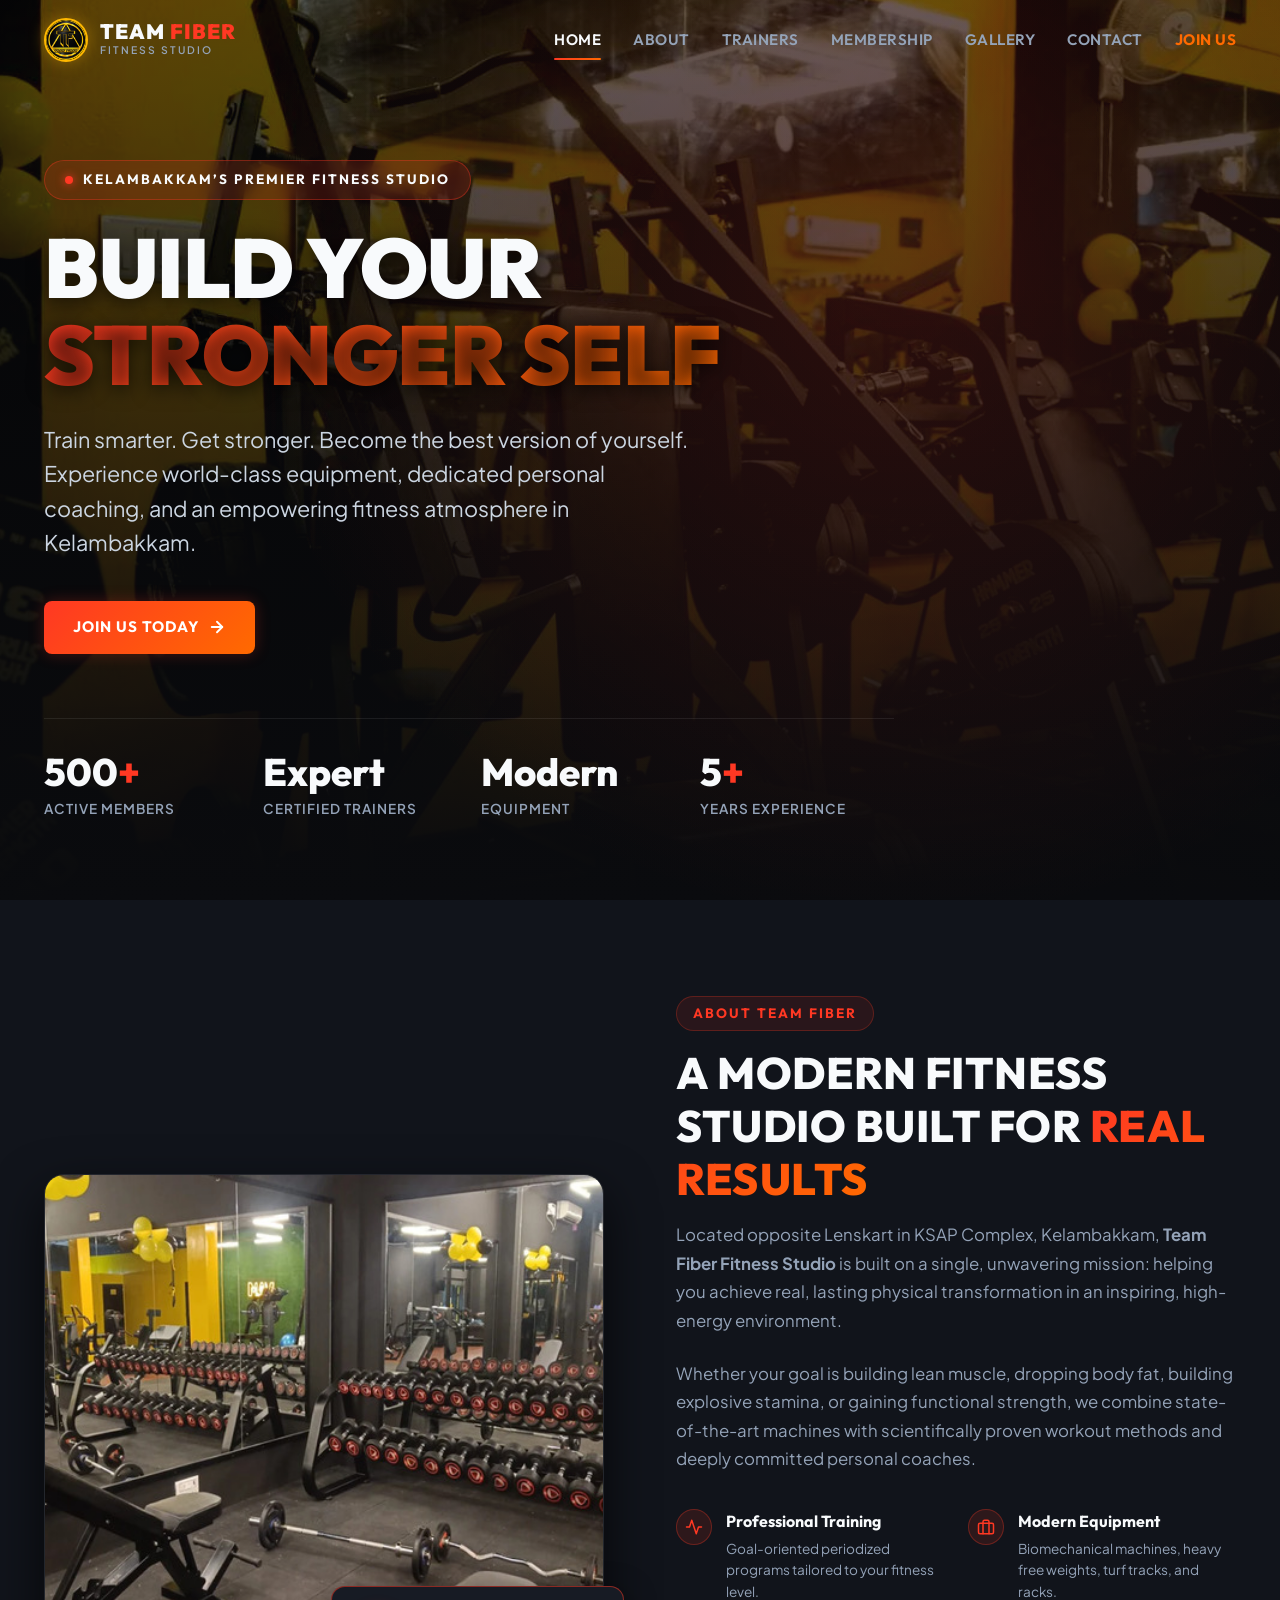
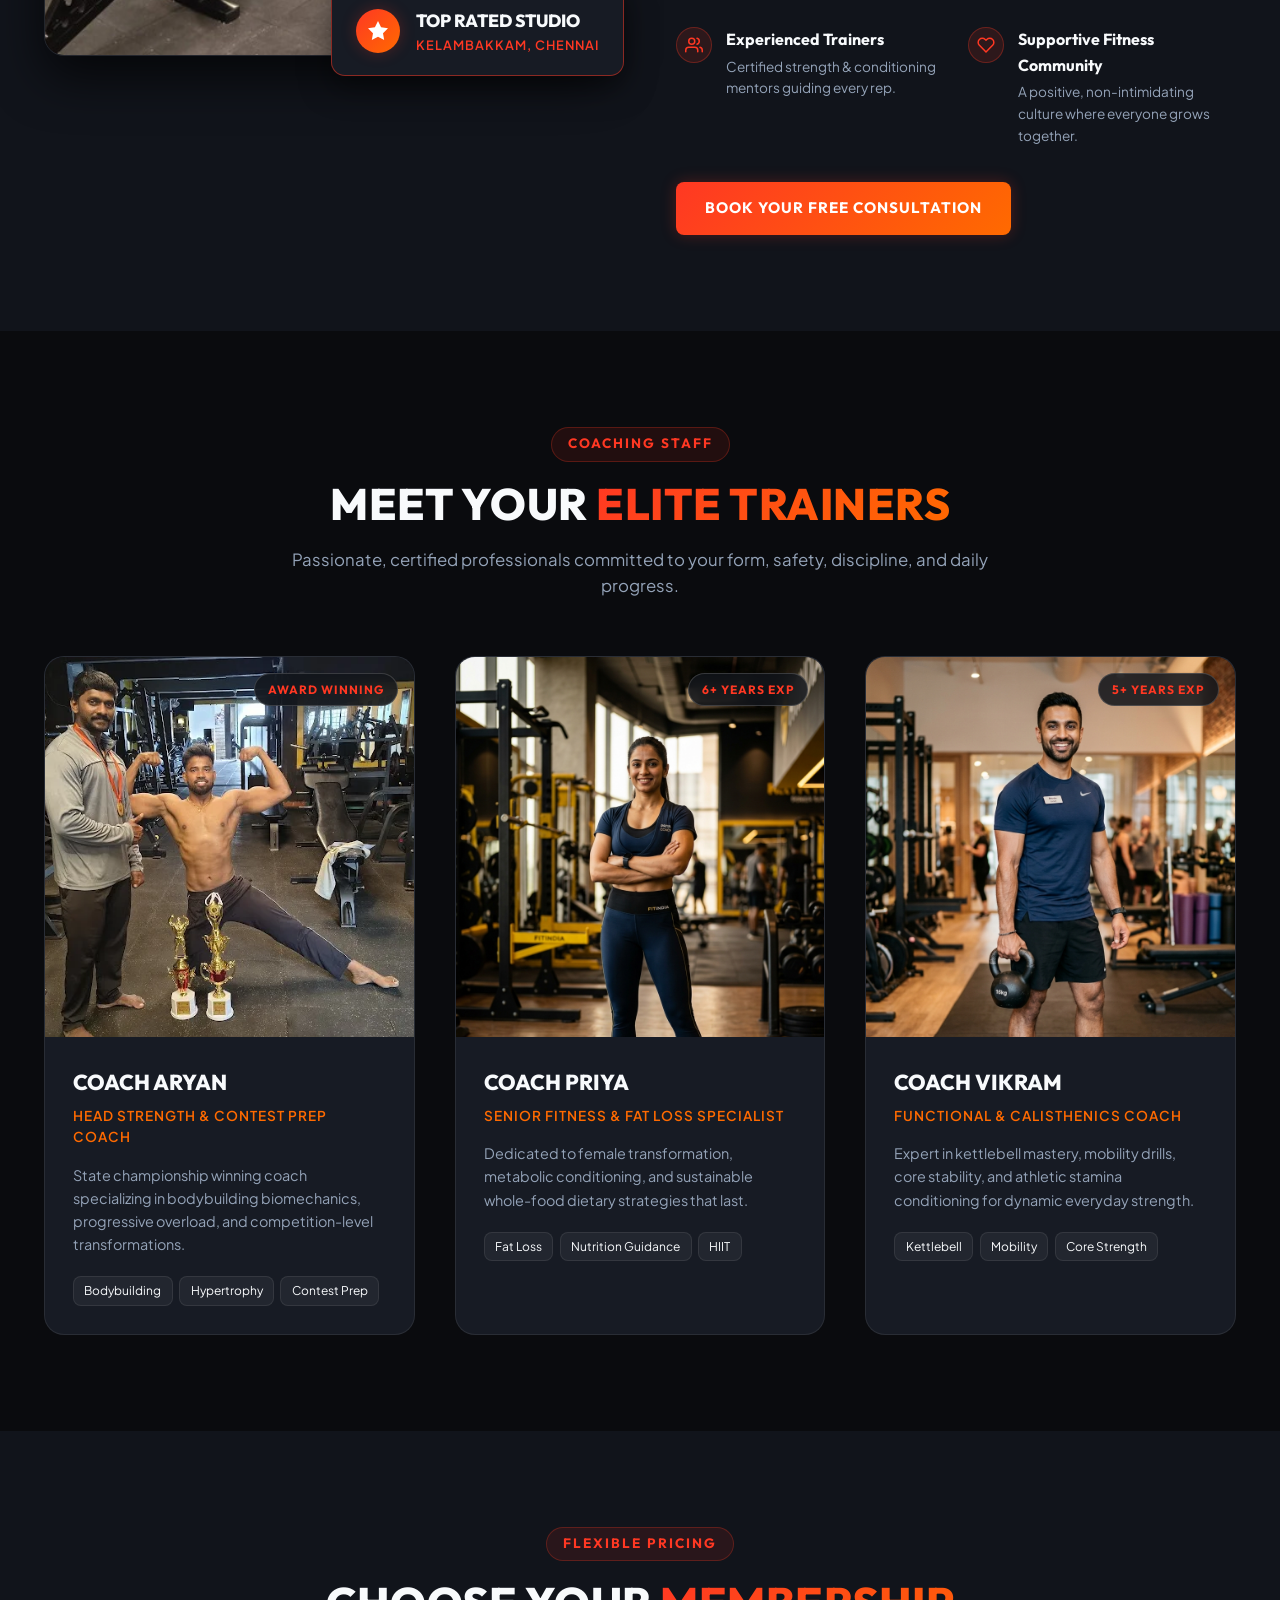
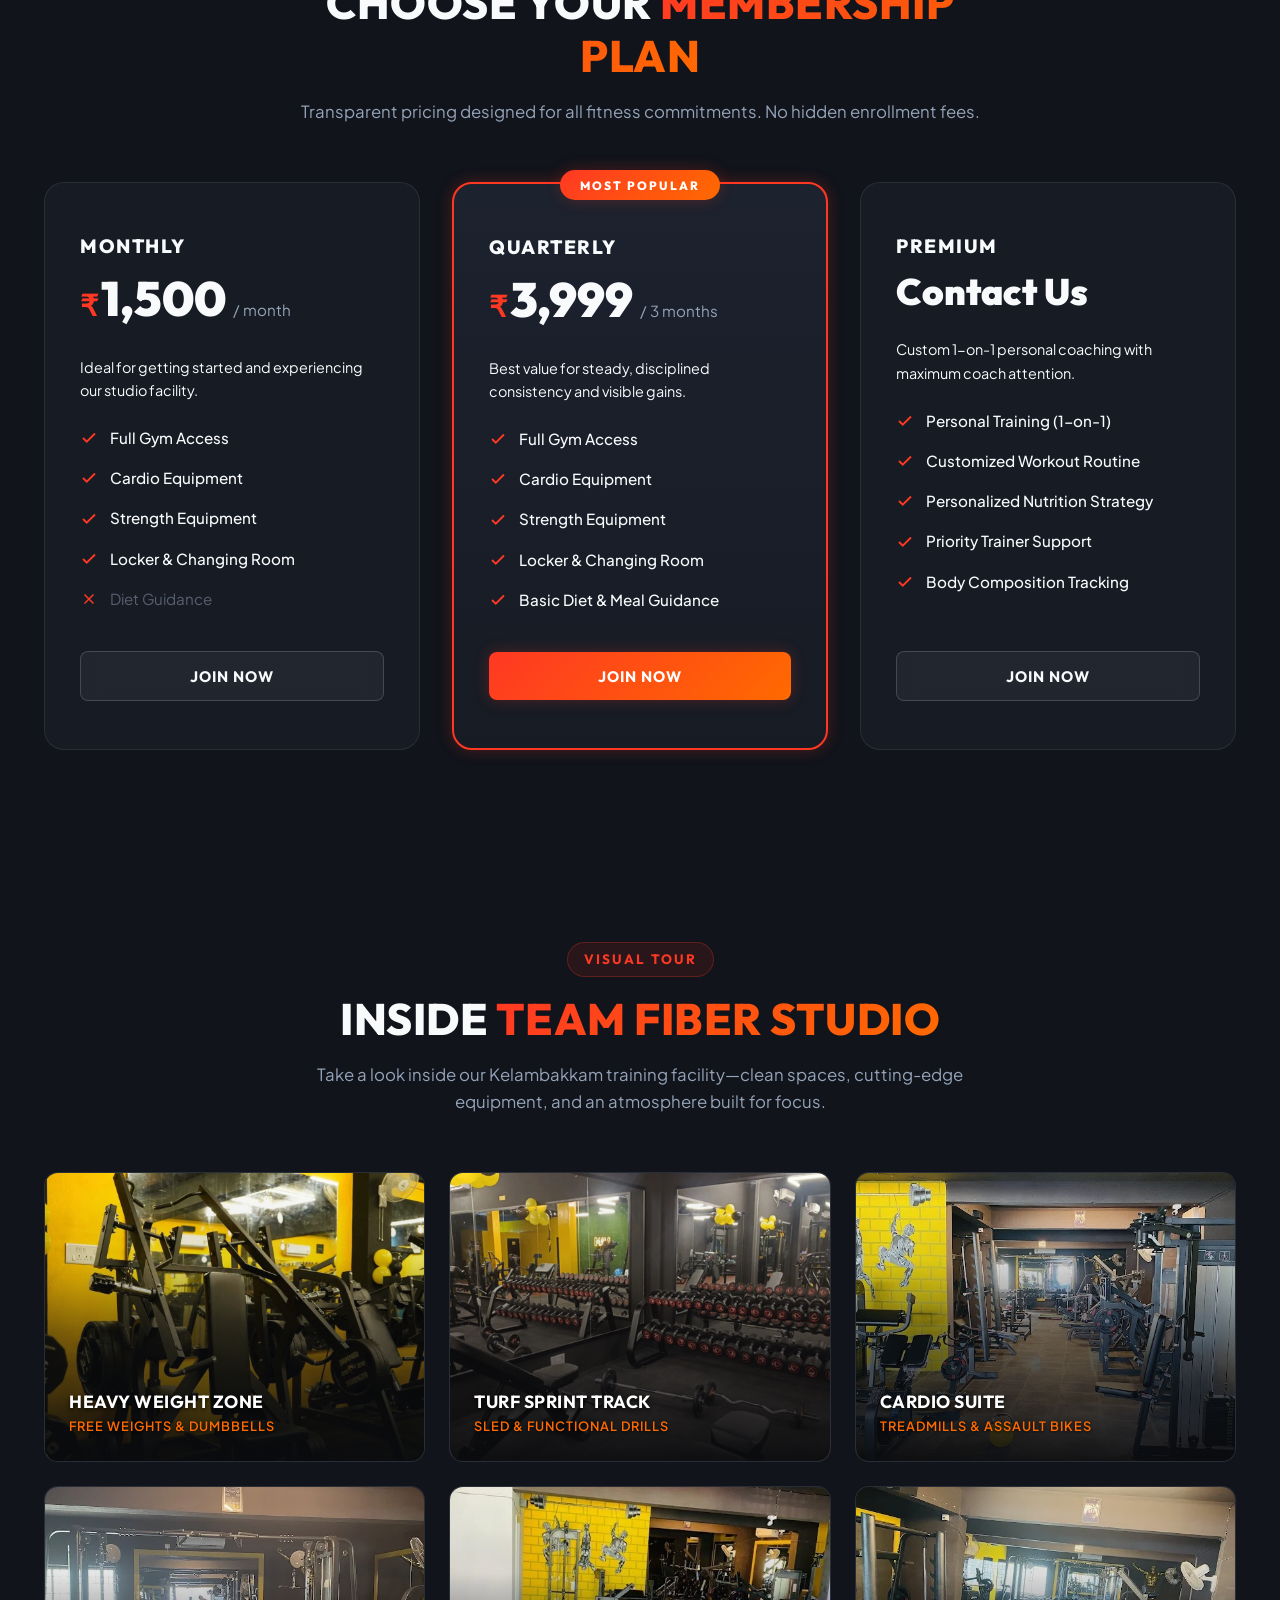
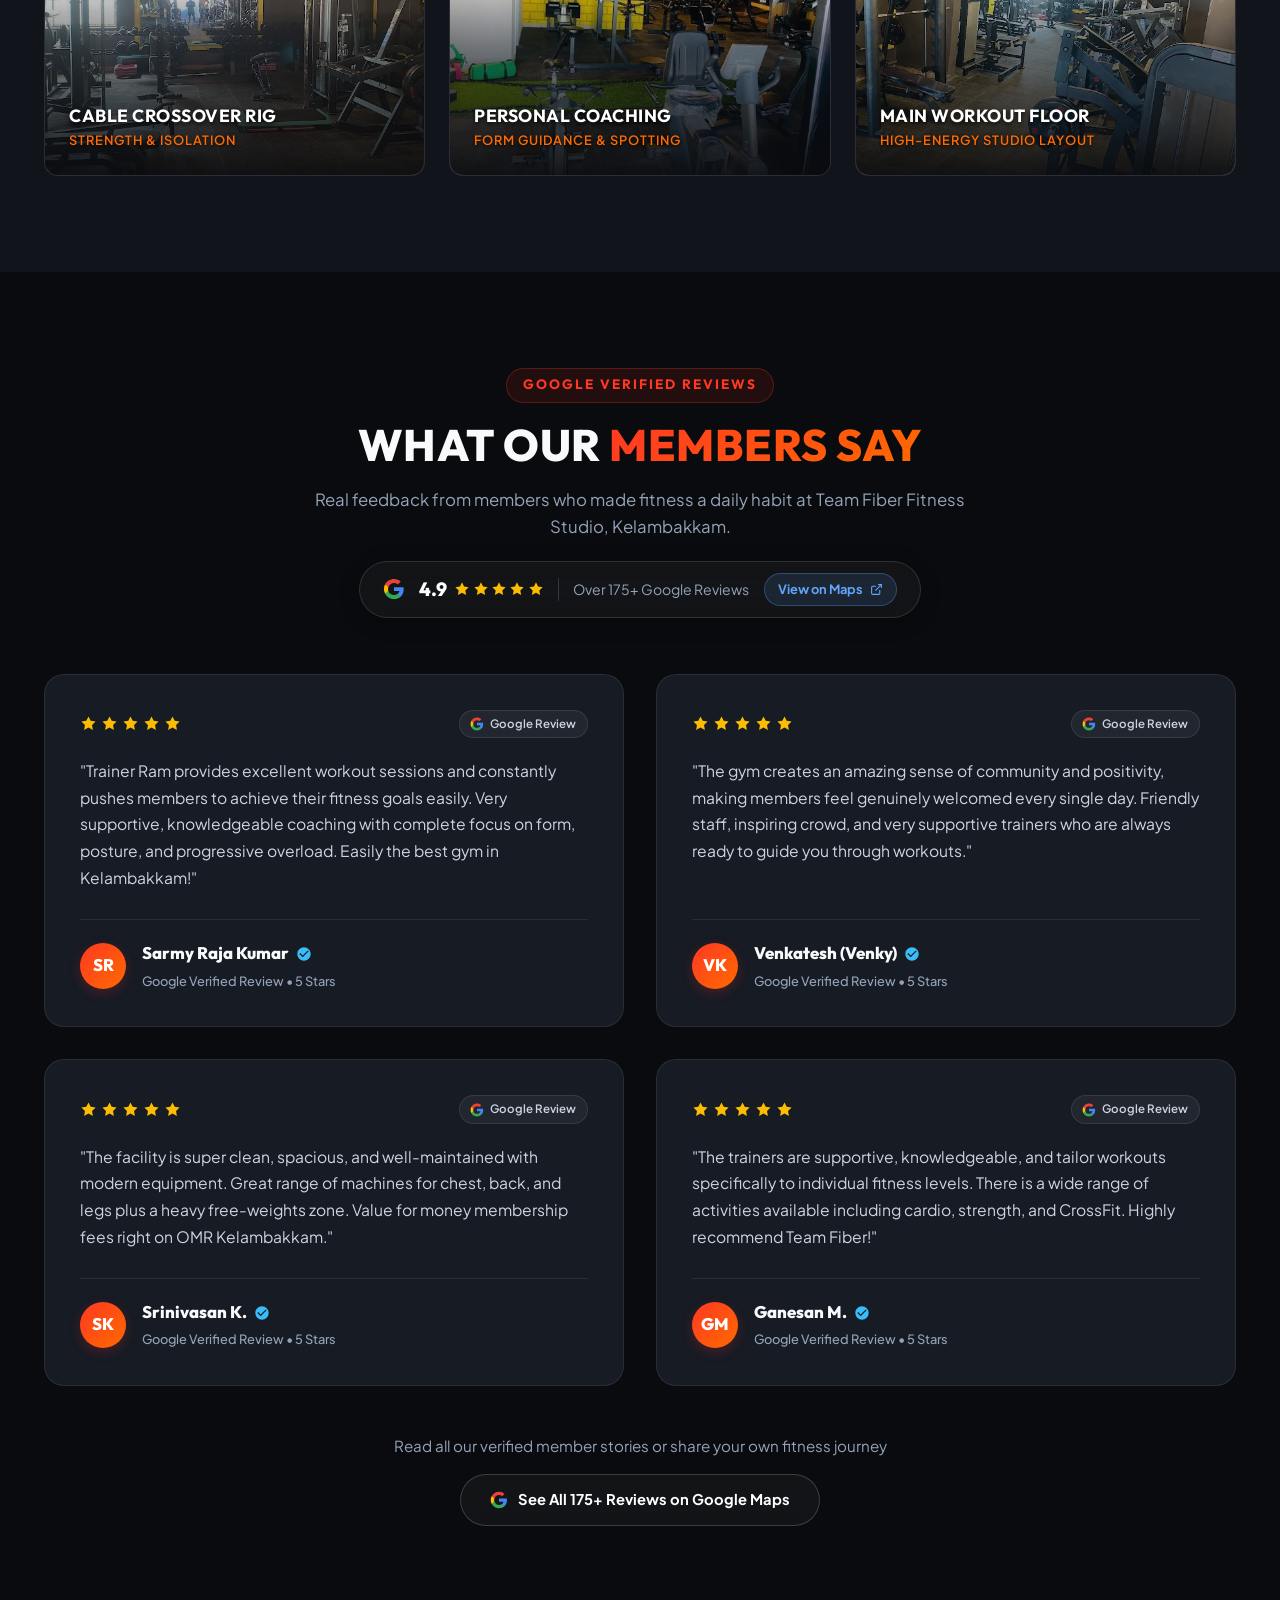
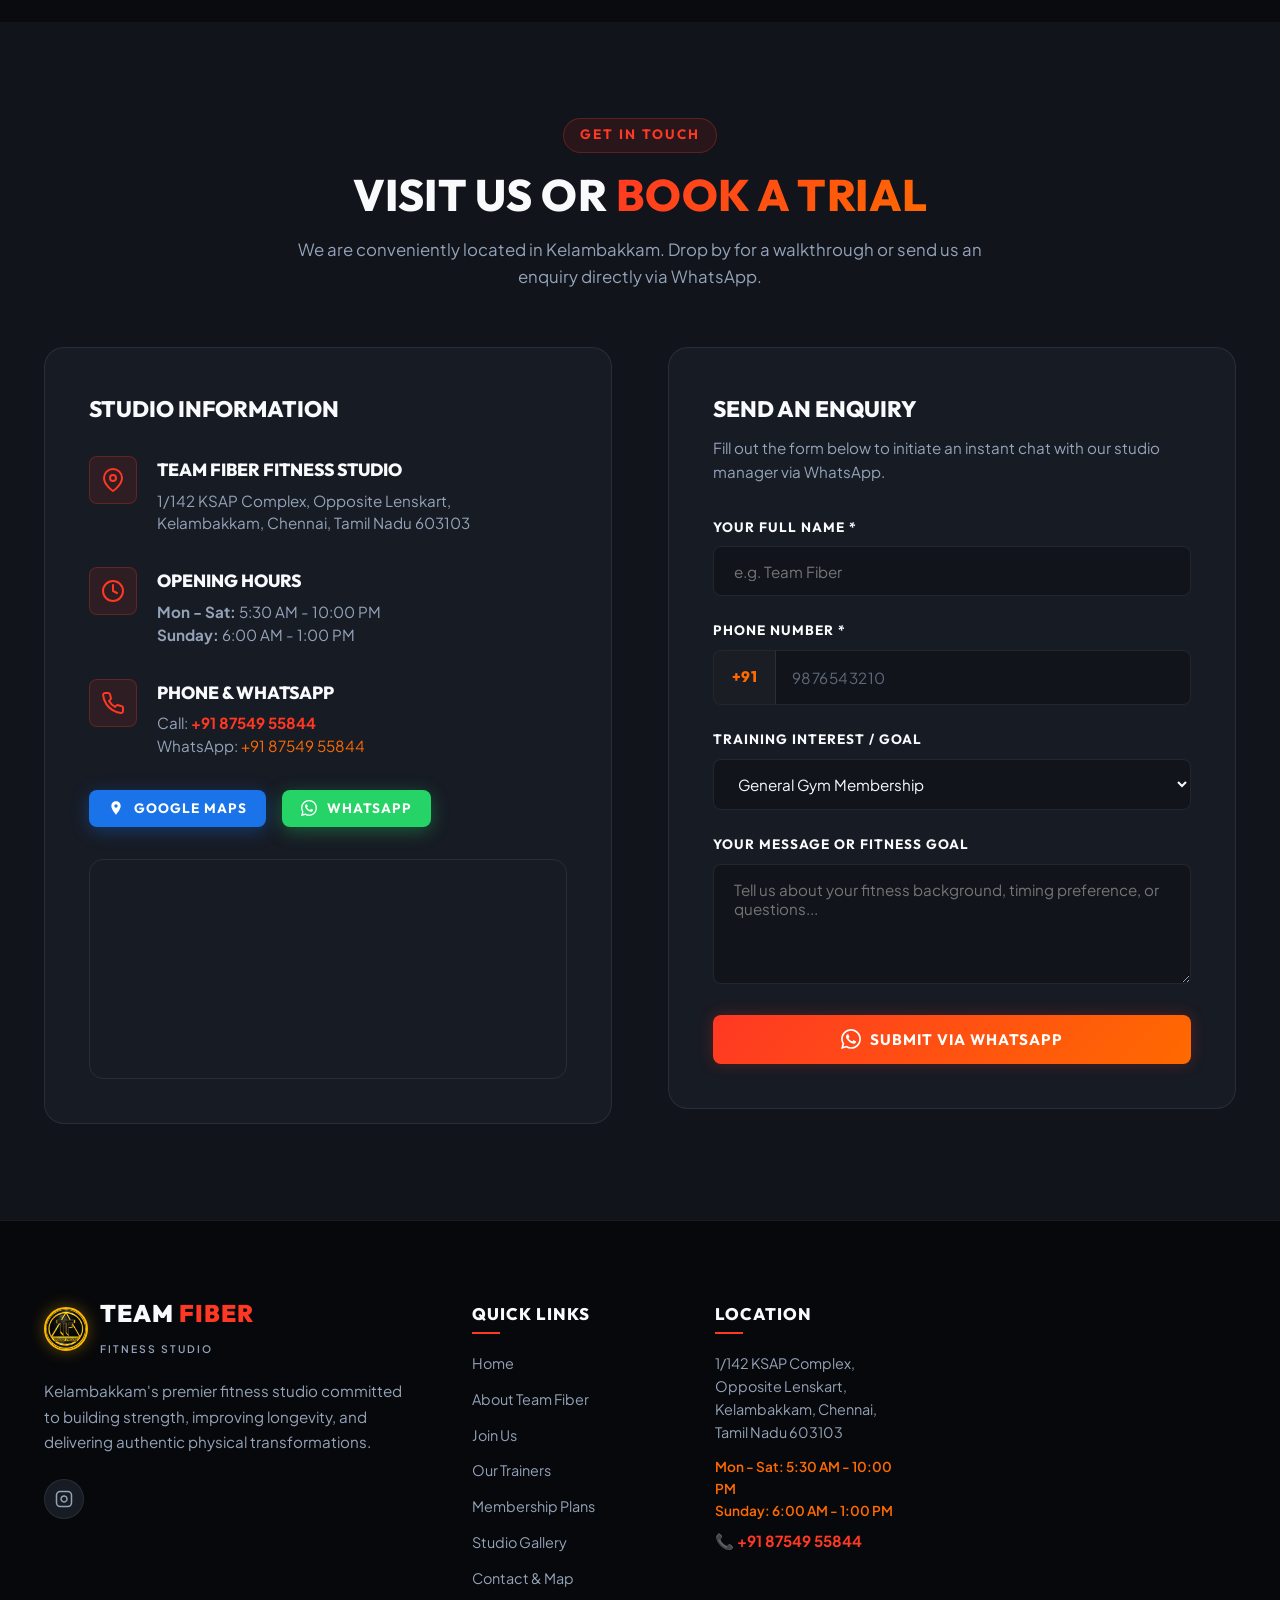
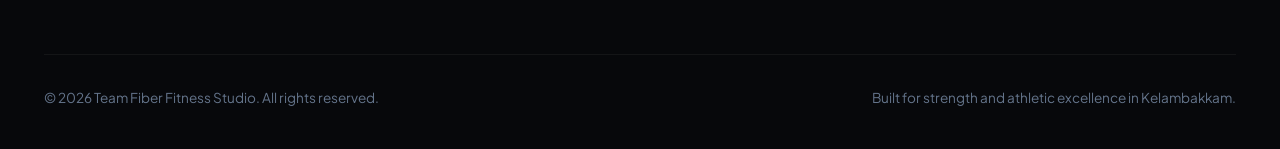
==== commit 9c88e4c3: "feat: initialize studio project with dark-themed CSS design system and core structural files" ====
--- a/gym/index.html
+++ b/gym/index.html
@@ -728,7 +728,7 @@
           </div>
         </div>
 
-        <div class="testimonials-grid">
+        <div class="testimonials-grid" id="testimonialsGrid">
           <!-- Google Review 1 -->
           <div class="testimonial-card reveal">
             <div class="testimonial-card-top">
@@ -972,11 +972,9 @@
 
             <!-- Action buttons: Google Maps, Call, WhatsApp -->
             <div class="location-actions">
-              <button class="btn btn-outline btn-sm" data-action="maps">
-                <svg width="16" height="16" viewBox="0 0 24 24" fill="none" stroke="currentColor" stroke-width="2">
-                  <polygon points="3 6 9 3 15 6 21 3 21 18 15 21 9 18 3 21"></polygon>
-                  <line x1="9" y1="3" x2="9" y2="18"></line>
-                  <line x1="15" y1="6" x2="15" y2="21"></line>
+              <button class="btn btn-maps btn-sm" data-action="maps">
+                <svg width="16" height="16" viewBox="0 0 24 24" fill="currentColor">
+                  <path d="M12 2C8.13 2 5 5.13 5 9c0 5.25 7 13 7 13s7-7.75 7-13c0-3.87-3.13-7-7-7zm0 9.5a2.5 2.5 0 1 1 0-5 2.5 2.5 0 0 1 0 5z"/>
                 </svg>
                 <span>Google Maps</span>
               </button>
@@ -1017,7 +1015,11 @@
 
               <div class="form-group">
                 <label for="formPhone" class="form-label">Phone Number *</label>
-                <input type="tel" id="formPhone" class="form-input" placeholder="e.g. 123456789" required>
+                <div class="phone-input-group" id="phoneInputGroup">
+                  <span class="phone-prefix">+91</span>
+                  <input type="tel" id="formPhone" class="form-input phone-input" placeholder="9876543210" maxlength="10" inputmode="numeric" autocomplete="tel-national" required>
+                </div>
+                <div class="phone-error-msg" id="phoneError"></div>
               </div>
 
               <div class="form-group">
--- a/gym/css/style.css
+++ b/gym/css/style.css
@@ -233,6 +233,18 @@
 .btn-outline:hover {
   background: rgba(255, 255, 255, 0.12);
   border-color: var(--text-white);
+  transform: translateY(-2px);
+}
+
+.btn-maps {
+  background: #1a73e8;
+  color: #ffffff;
+  box-shadow: 0 4px 18px rgba(26, 115, 232, 0.35);
+}
+
+.btn-maps:hover {
+  background: #1557b0;
+  box-shadow: 0 6px 25px rgba(26, 115, 232, 0.55);
   transform: translateY(-2px);
 }
 
@@ -1335,17 +1347,17 @@
   left: 0;
   width: 100%;
   height: 100%;
-  background: linear-gradient(to top, rgba(10, 11, 14, 0.92) 0%, rgba(10, 11, 14, 0.3) 55%, transparent 100%);
+  background: linear-gradient(to top, rgba(10, 11, 14, 0.95) 0%, rgba(10, 11, 14, 0.5) 45%, rgba(10, 11, 14, 0.1) 70%, transparent 100%);
   display: flex;
   flex-direction: column;
   justify-content: flex-end;
   padding: 1.5rem;
-  opacity: 0;
+  opacity: 1;
   transition: var(--transition-normal);
 }
 
 .gallery-item:hover .gallery-overlay {
-  opacity: 1;
+  background: linear-gradient(to top, rgba(10, 11, 14, 0.98) 0%, rgba(10, 11, 14, 0.65) 50%, rgba(10, 11, 14, 0.2) 75%, transparent 100%);
 }
 
 .gallery-zoom-icon {
@@ -1362,11 +1374,13 @@
   align-items: center;
   justify-content: center;
   color: #fff;
+  opacity: 0;
   transform: scale(0.7);
   transition: var(--transition-fast);
 }
 
 .gallery-item:hover .gallery-zoom-icon {
+  opacity: 1;
   transform: scale(1);
 }
 
@@ -1376,6 +1390,8 @@
   font-weight: 700;
   text-transform: uppercase;
   color: #fff;
+  letter-spacing: 0.5px;
+  text-shadow: 0 2px 4px rgba(0, 0, 0, 0.8);
 }
 
 .gallery-subtitle {
@@ -1383,6 +1399,8 @@
   color: var(--accent-secondary);
   text-transform: uppercase;
   letter-spacing: 1px;
+  font-weight: 600;
+  text-shadow: 0 1px 3px rgba(0, 0, 0, 0.8);
 }
 
 /* Lightbox Modal */
@@ -1587,6 +1605,26 @@
   display: grid;
   grid-template-columns: repeat(2, 1fr);
   gap: 2rem;
+  transition: opacity 0.2s ease;
+}
+
+.testimonials-grid.refreshing {
+  opacity: 0.25;
+}
+
+@keyframes reviewFadeIn {
+  from {
+    opacity: 0;
+    transform: translateY(14px);
+  }
+  to {
+    opacity: 1;
+    transform: translateY(0);
+  }
+}
+
+.testimonial-card.review-anim {
+  animation: reviewFadeIn 0.4s cubic-bezier(0.16, 1, 0.3, 1) forwards;
 }
 
 .testimonial-card {
@@ -1876,6 +1914,91 @@
 .form-textarea {
   resize: vertical;
   min-height: 120px;
+}
+
+/* Phone Input Group with +91 Country Code */
+.phone-input-group {
+  display: flex;
+  align-items: center;
+  width: 100%;
+  background: var(--bg-surface);
+  border: 1px solid var(--border-subtle);
+  border-radius: var(--radius-sm);
+  transition: var(--transition-fast);
+  overflow: hidden;
+}
+
+.phone-input-group:focus-within {
+  border-color: var(--accent-primary);
+  box-shadow: 0 0 0 3px rgba(255, 56, 35, 0.2);
+}
+
+.phone-input-group.invalid {
+  border-color: #ef4444 !important;
+  box-shadow: 0 0 0 3px rgba(239, 68, 68, 0.25) !important;
+}
+
+.phone-prefix {
+  display: inline-flex;
+  align-items: center;
+  justify-content: center;
+  padding: 0.9rem 1.1rem;
+  background: rgba(255, 255, 255, 0.04);
+  border-right: 1px solid var(--border-subtle);
+  color: var(--accent-secondary);
+  font-family: var(--font-heading);
+  font-weight: 800;
+  font-size: 0.95rem;
+  letter-spacing: 0.5px;
+  user-select: none;
+  flex-shrink: 0;
+}
+
+.phone-input-group .phone-input {
+  border: none !important;
+  box-shadow: none !important;
+  background: transparent !important;
+  border-radius: 0;
+  padding: 0.9rem 1rem;
+  flex: 1;
+  outline: none;
+  color: var(--text-white);
+  font-size: 0.95rem;
+  font-family: inherit;
+  letter-spacing: 0.5px;
+}
+
+.phone-input-group .phone-input::placeholder {
+  color: var(--text-muted);
+  opacity: 0.6;
+}
+
+.phone-hint {
+  display: flex;
+  justify-content: space-between;
+  align-items: center;
+  margin-top: 0.4rem;
+  font-size: 0.78rem;
+  color: var(--text-muted);
+}
+
+.phone-digit-count {
+  font-weight: 700;
+  color: var(--accent-secondary);
+  font-size: 0.75rem;
+  font-family: var(--font-heading);
+}
+
+.phone-error-msg {
+  display: none;
+  font-size: 0.8rem;
+  color: #f87171;
+  margin-top: 0.35rem;
+  font-weight: 500;
+}
+
+.phone-error-msg.visible {
+  display: block;
 }
 
 .form-hint {
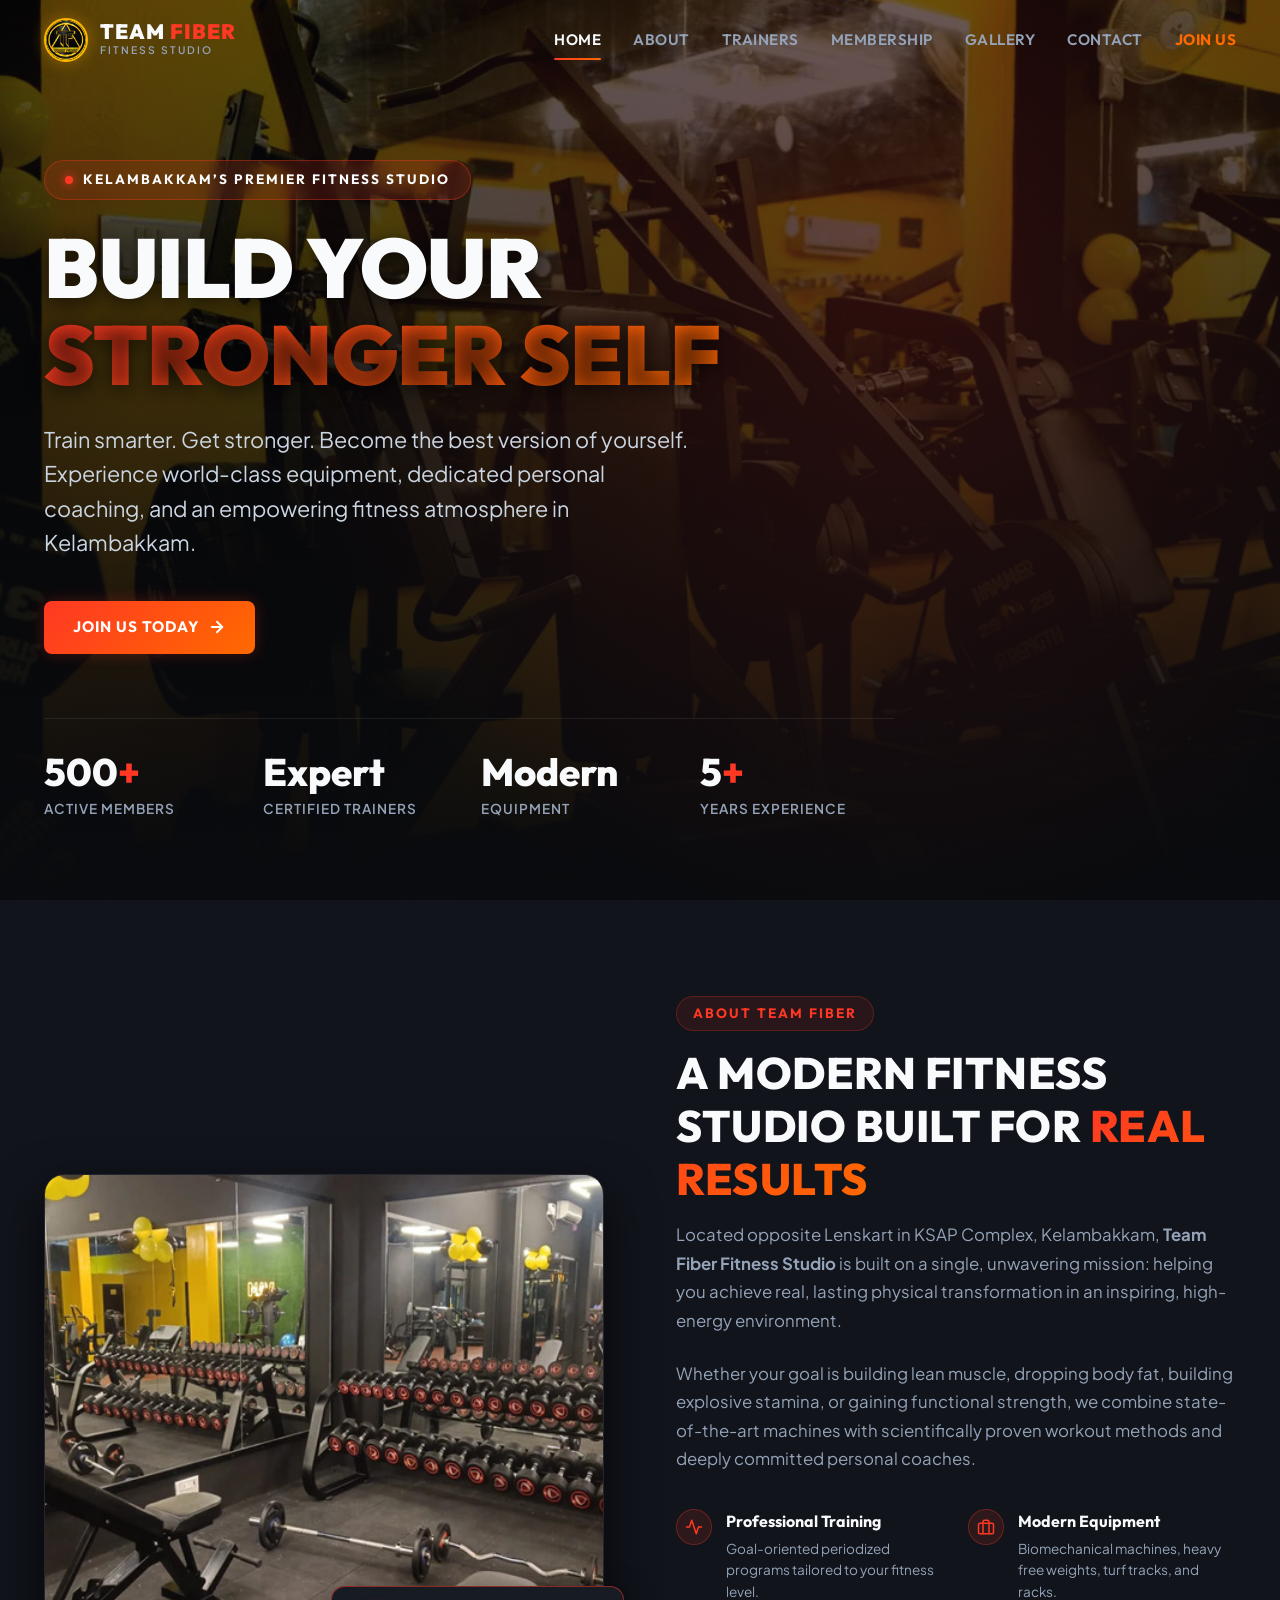
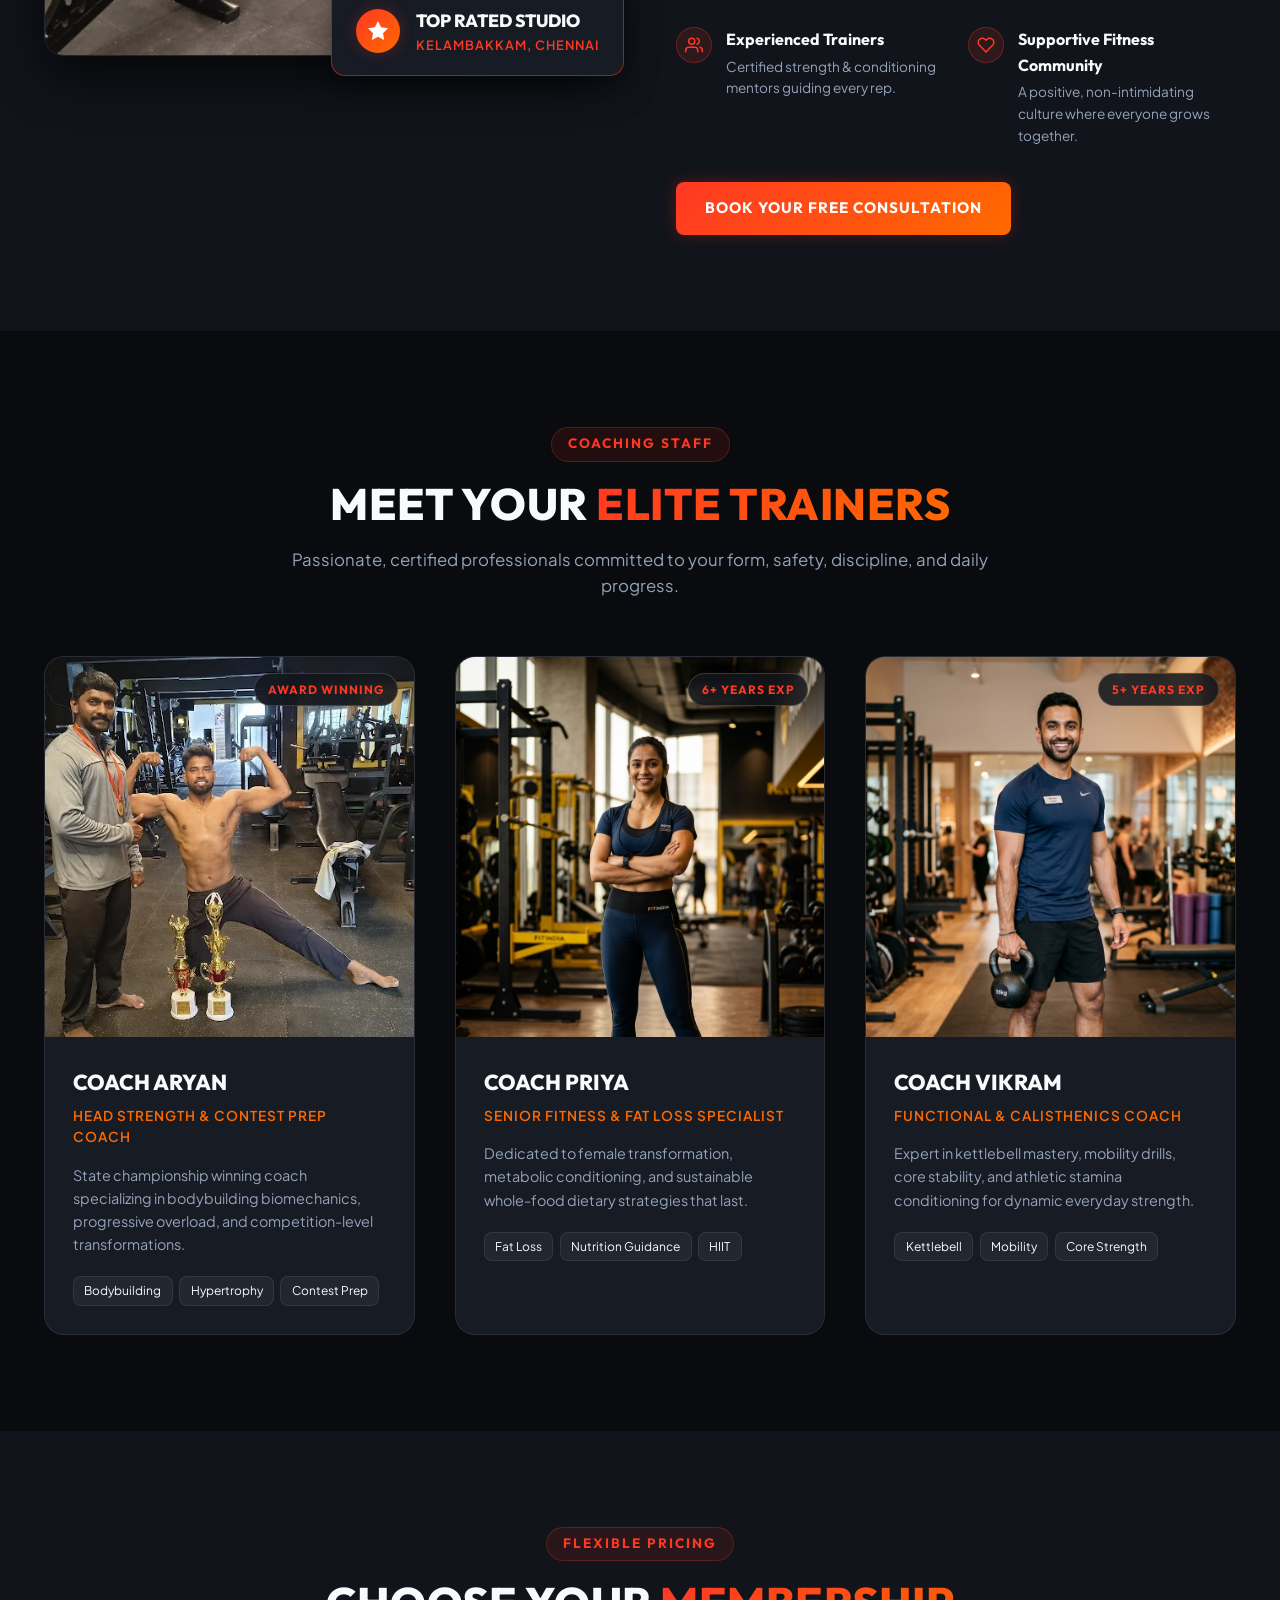
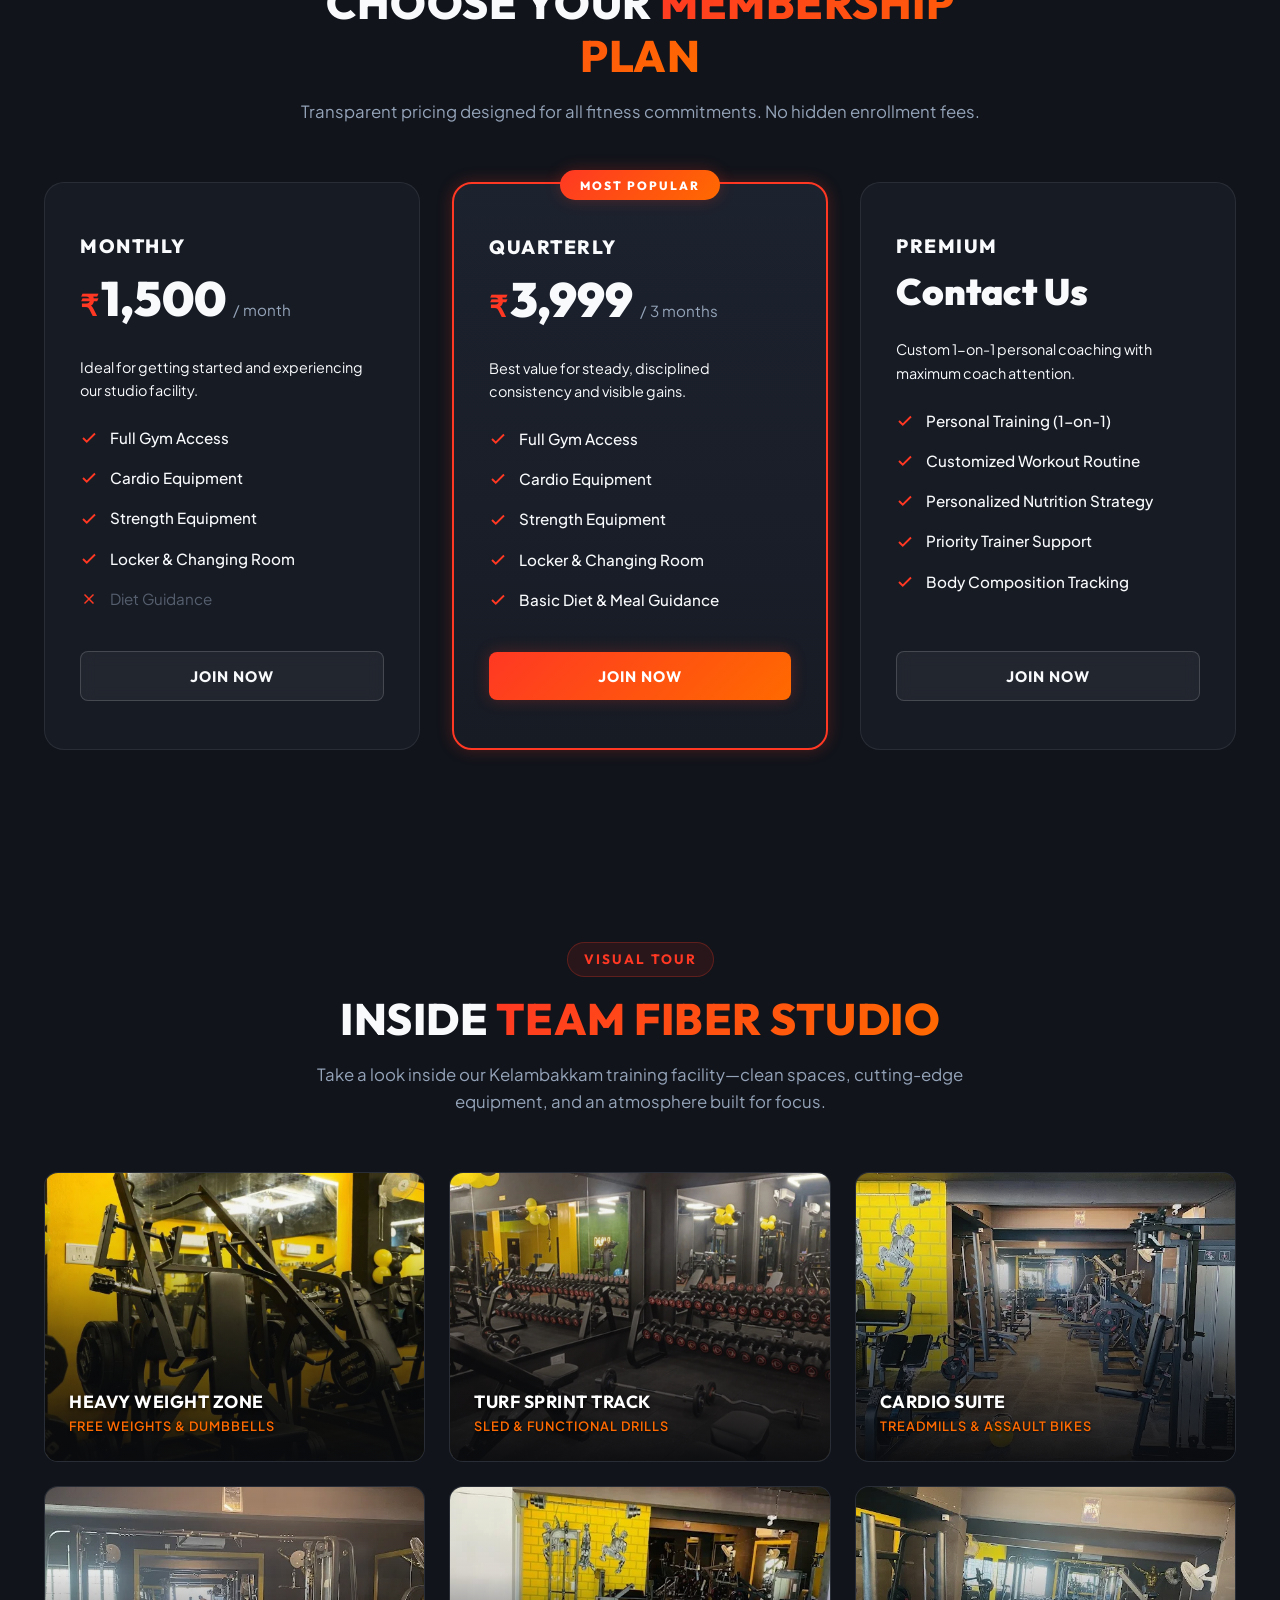
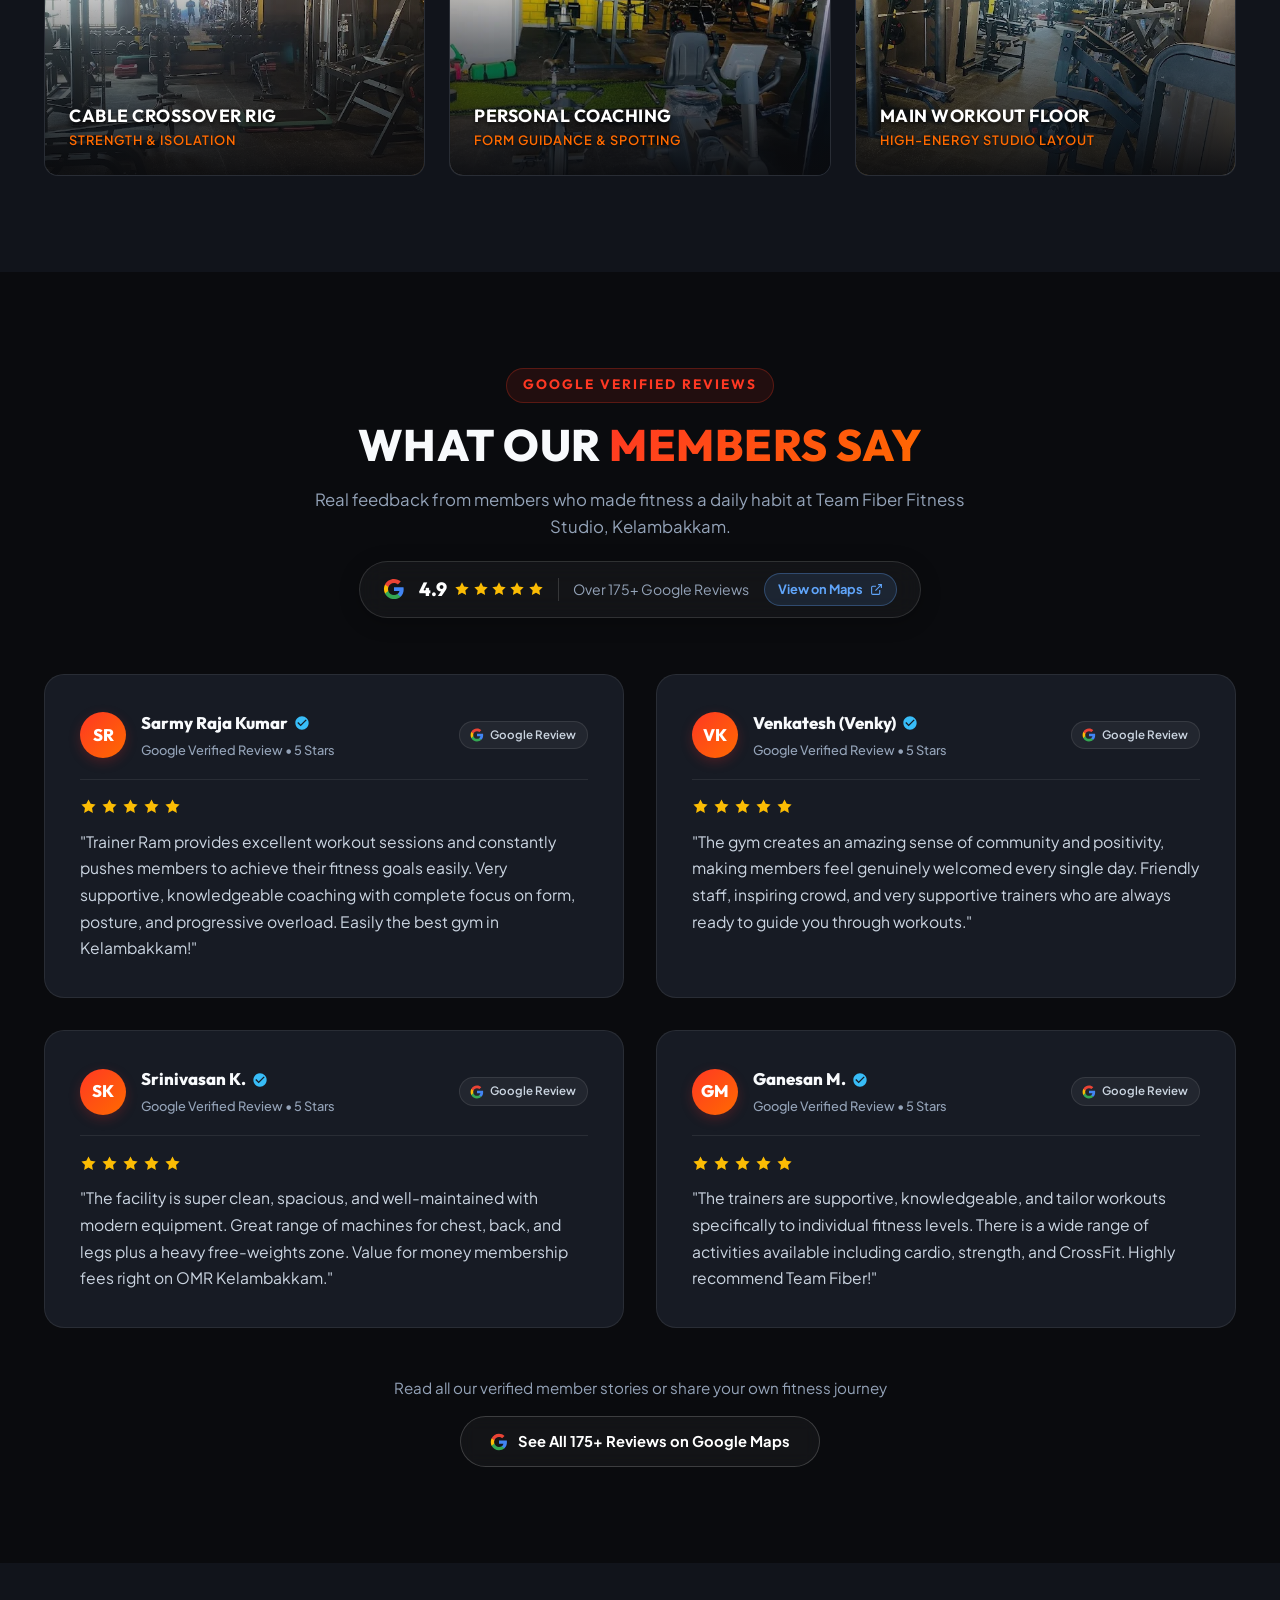
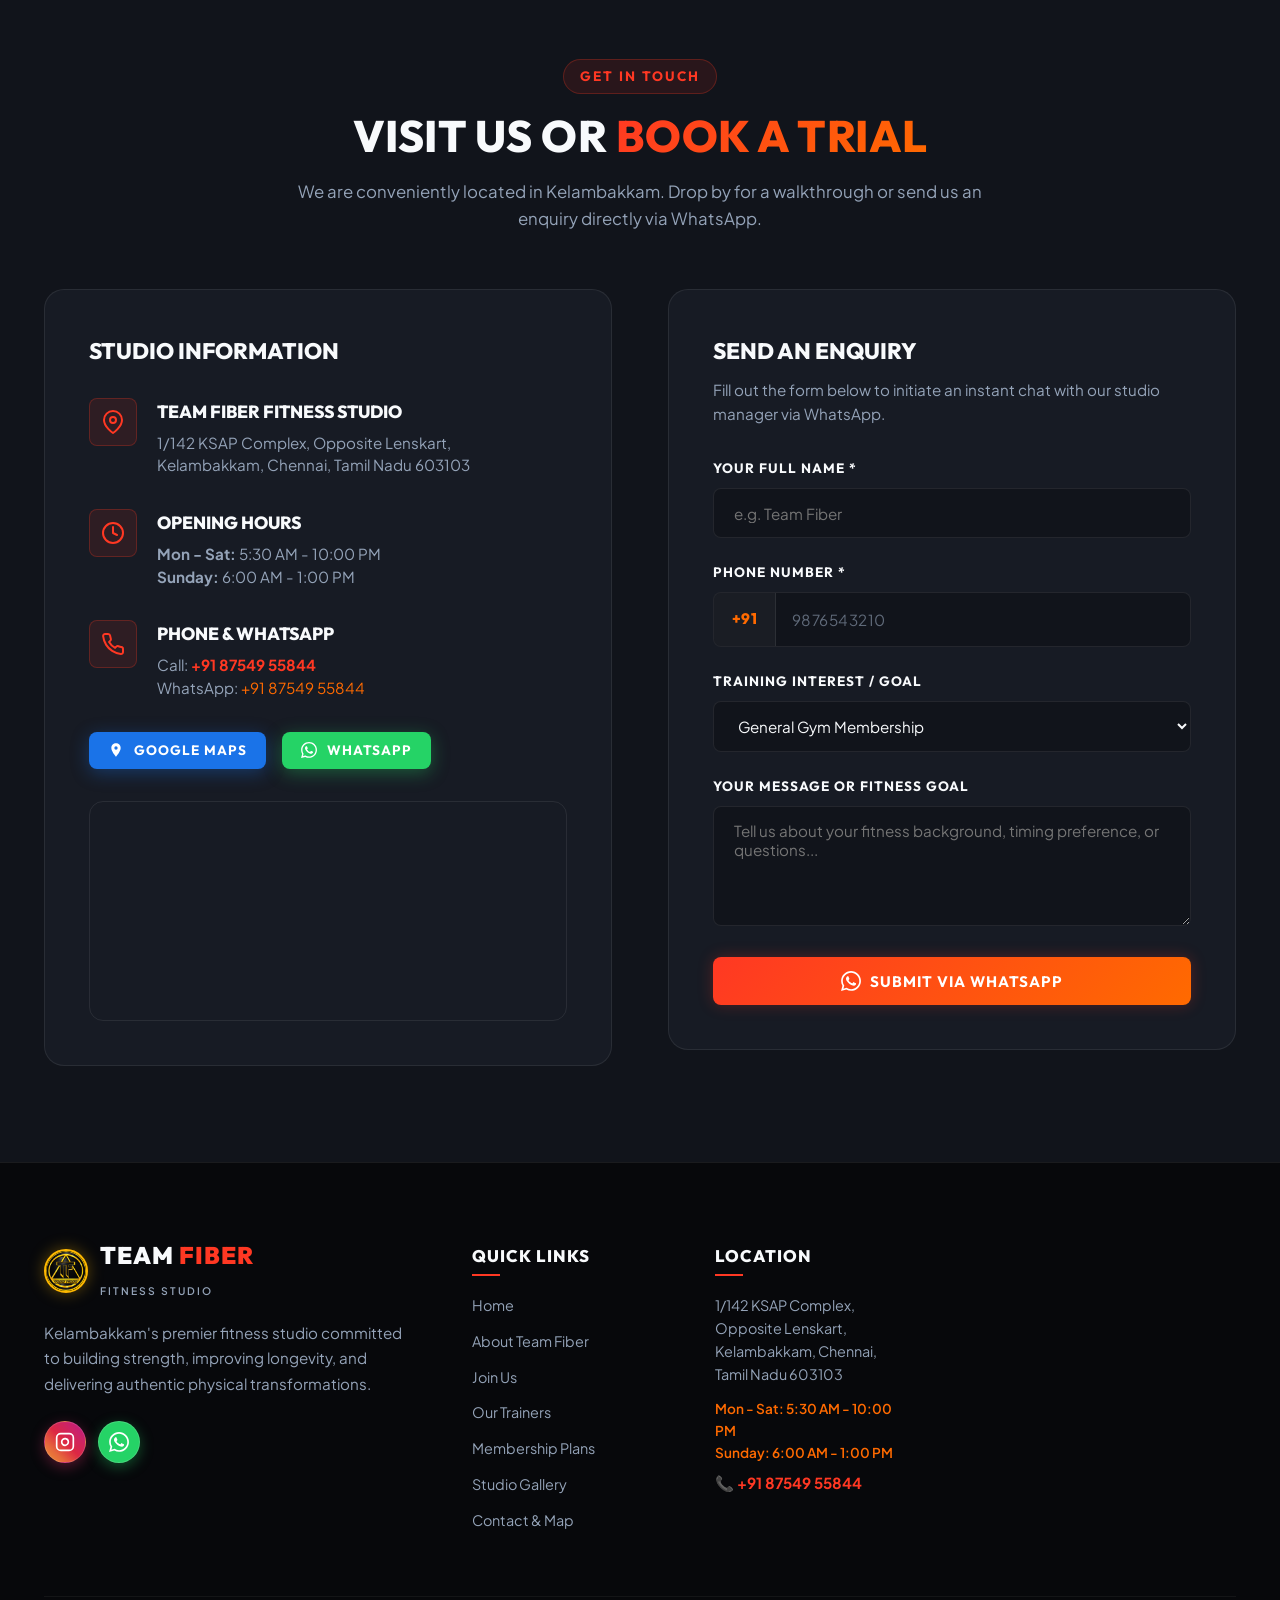
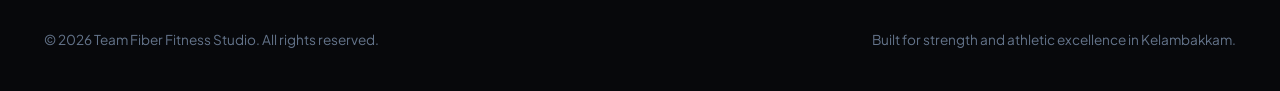
==== commit e0d3625e: "ui" ====
--- a/gym/index.html
+++ b/gym/index.html
@@ -674,7 +674,10 @@
         </svg>
       </button>
       <div class="lightbox-content">
-        <img src="" alt="Enlarged Gallery Shot" class="lightbox-img" id="lightboxImg">
+        <div class="lightbox-img-wrapper">
+          <img src="" alt="Enlarged Gallery Shot" class="lightbox-img" id="lightboxImg" draggable="false">
+          <div class="lightbox-shield" title="Protected Studio Image"></div>
+        </div>
         <div class="lightbox-caption" id="lightboxCaption"></div>
       </div>
       <button class="lightbox-btn lightbox-next" id="lightboxNext" aria-label="Next Image">
@@ -731,13 +734,20 @@
         <div class="testimonials-grid" id="testimonialsGrid">
           <!-- Google Review 1 -->
           <div class="testimonial-card reveal">
-            <div class="testimonial-card-top">
-              <div class="testimonial-rating">
-                <svg viewBox="0 0 24 24"><polygon points="12 2 15.09 8.26 22 9.27 17 14.14 18.18 21.02 12 17.77 5.82 21.02 7 14.14 2 9.27 8.91 8.26 12 2" /></svg>
-                <svg viewBox="0 0 24 24"><polygon points="12 2 15.09 8.26 22 9.27 17 14.14 18.18 21.02 12 17.77 5.82 21.02 7 14.14 2 9.27 8.91 8.26 12 2" /></svg>
-                <svg viewBox="0 0 24 24"><polygon points="12 2 15.09 8.26 22 9.27 17 14.14 18.18 21.02 12 17.77 5.82 21.02 7 14.14 2 9.27 8.91 8.26 12 2" /></svg>
-                <svg viewBox="0 0 24 24"><polygon points="12 2 15.09 8.26 22 9.27 17 14.14 18.18 21.02 12 17.77 5.82 21.02 7 14.14 2 9.27 8.91 8.26 12 2" /></svg>
-                <svg viewBox="0 0 24 24"><polygon points="12 2 15.09 8.26 22 9.27 17 14.14 18.18 21.02 12 17.77 5.82 21.02 7 14.14 2 9.27 8.91 8.26 12 2" /></svg>
+            <div class="testimonial-card-header">
+              <div class="testimonial-author">
+                <div class="author-avatar">SR</div>
+                <div class="author-info">
+                  <div class="author-title-row">
+                    <h4>Sarmy Raja Kumar</h4>
+                    <span class="author-verified-badge" title="Verified Google Reviewer">
+                      <svg viewBox="0 0 24 24" fill="currentColor">
+                        <path d="M12 2C6.48 2 2 6.48 2 12s4.48 10 10 10 10-4.48 10-10S17.52 2 12 2zm-2 15l-5-5 1.41-1.41L10 14.17l7.59-7.59L19 8l-9 9z"/>
+                      </svg>
+                    </span>
+                  </div>
+                  <p>Google Verified Review • 5 Stars</p>
+                </div>
               </div>
               <span class="google-review-badge">
                 <svg width="14" height="14" viewBox="0 0 24 24">
@@ -749,34 +759,34 @@
                 Google Review
               </span>
             </div>
+            <div class="testimonial-rating">
+              <svg viewBox="0 0 24 24"><polygon points="12 2 15.09 8.26 22 9.27 17 14.14 18.18 21.02 12 17.77 5.82 21.02 7 14.14 2 9.27 8.91 8.26 12 2" /></svg>
+              <svg viewBox="0 0 24 24"><polygon points="12 2 15.09 8.26 22 9.27 17 14.14 18.18 21.02 12 17.77 5.82 21.02 7 14.14 2 9.27 8.91 8.26 12 2" /></svg>
+              <svg viewBox="0 0 24 24"><polygon points="12 2 15.09 8.26 22 9.27 17 14.14 18.18 21.02 12 17.77 5.82 21.02 7 14.14 2 9.27 8.91 8.26 12 2" /></svg>
+              <svg viewBox="0 0 24 24"><polygon points="12 2 15.09 8.26 22 9.27 17 14.14 18.18 21.02 12 17.77 5.82 21.02 7 14.14 2 9.27 8.91 8.26 12 2" /></svg>
+              <svg viewBox="0 0 24 24"><polygon points="12 2 15.09 8.26 22 9.27 17 14.14 18.18 21.02 12 17.77 5.82 21.02 7 14.14 2 9.27 8.91 8.26 12 2" /></svg>
+            </div>
             <p class="testimonial-text">
               "Trainer Ram provides excellent workout sessions and constantly pushes members to achieve their fitness goals easily. Very supportive, knowledgeable coaching with complete focus on form, posture, and progressive overload. Easily the best gym in Kelambakkam!"
             </p>
-            <div class="testimonial-author">
-              <div class="author-avatar">SR</div>
-              <div class="author-info">
-                <div class="author-title-row">
-                  <h4>Sarmy Raja Kumar</h4>
-                  <span class="author-verified-badge" title="Verified Google Reviewer">
-                    <svg viewBox="0 0 24 24" fill="currentColor">
-                      <path d="M12 2C6.48 2 2 6.48 2 12s4.48 10 10 10 10-4.48 10-10S17.52 2 12 2zm-2 15l-5-5 1.41-1.41L10 14.17l7.59-7.59L19 8l-9 9z"/>
-                    </svg>
-                  </span>
-                </div>
-                <p>Google Verified Review • 5 Stars</p>
-              </div>
-            </div>
           </div>
 
           <!-- Google Review 2 -->
           <div class="testimonial-card reveal">
-            <div class="testimonial-card-top">
-              <div class="testimonial-rating">
-                <svg viewBox="0 0 24 24"><polygon points="12 2 15.09 8.26 22 9.27 17 14.14 18.18 21.02 12 17.77 5.82 21.02 7 14.14 2 9.27 8.91 8.26 12 2" /></svg>
-                <svg viewBox="0 0 24 24"><polygon points="12 2 15.09 8.26 22 9.27 17 14.14 18.18 21.02 12 17.77 5.82 21.02 7 14.14 2 9.27 8.91 8.26 12 2" /></svg>
-                <svg viewBox="0 0 24 24"><polygon points="12 2 15.09 8.26 22 9.27 17 14.14 18.18 21.02 12 17.77 5.82 21.02 7 14.14 2 9.27 8.91 8.26 12 2" /></svg>
-                <svg viewBox="0 0 24 24"><polygon points="12 2 15.09 8.26 22 9.27 17 14.14 18.18 21.02 12 17.77 5.82 21.02 7 14.14 2 9.27 8.91 8.26 12 2" /></svg>
-                <svg viewBox="0 0 24 24"><polygon points="12 2 15.09 8.26 22 9.27 17 14.14 18.18 21.02 12 17.77 5.82 21.02 7 14.14 2 9.27 8.91 8.26 12 2" /></svg>
+            <div class="testimonial-card-header">
+              <div class="testimonial-author">
+                <div class="author-avatar">VK</div>
+                <div class="author-info">
+                  <div class="author-title-row">
+                    <h4>Venkatesh (Venky)</h4>
+                    <span class="author-verified-badge" title="Verified Google Reviewer">
+                      <svg viewBox="0 0 24 24" fill="currentColor">
+                        <path d="M12 2C6.48 2 2 6.48 2 12s4.48 10 10 10 10-4.48 10-10S17.52 2 12 2zm-2 15l-5-5 1.41-1.41L10 14.17l7.59-7.59L19 8l-9 9z"/>
+                      </svg>
+                    </span>
+                  </div>
+                  <p>Google Verified Review • 5 Stars</p>
+                </div>
               </div>
               <span class="google-review-badge">
                 <svg width="14" height="14" viewBox="0 0 24 24">
@@ -788,34 +798,34 @@
                 Google Review
               </span>
             </div>
+            <div class="testimonial-rating">
+              <svg viewBox="0 0 24 24"><polygon points="12 2 15.09 8.26 22 9.27 17 14.14 18.18 21.02 12 17.77 5.82 21.02 7 14.14 2 9.27 8.91 8.26 12 2" /></svg>
+              <svg viewBox="0 0 24 24"><polygon points="12 2 15.09 8.26 22 9.27 17 14.14 18.18 21.02 12 17.77 5.82 21.02 7 14.14 2 9.27 8.91 8.26 12 2" /></svg>
+              <svg viewBox="0 0 24 24"><polygon points="12 2 15.09 8.26 22 9.27 17 14.14 18.18 21.02 12 17.77 5.82 21.02 7 14.14 2 9.27 8.91 8.26 12 2" /></svg>
+              <svg viewBox="0 0 24 24"><polygon points="12 2 15.09 8.26 22 9.27 17 14.14 18.18 21.02 12 17.77 5.82 21.02 7 14.14 2 9.27 8.91 8.26 12 2" /></svg>
+              <svg viewBox="0 0 24 24"><polygon points="12 2 15.09 8.26 22 9.27 17 14.14 18.18 21.02 12 17.77 5.82 21.02 7 14.14 2 9.27 8.91 8.26 12 2" /></svg>
+            </div>
             <p class="testimonial-text">
               "The gym creates an amazing sense of community and positivity, making members feel genuinely welcomed every single day. Friendly staff, inspiring crowd, and very supportive trainers who are always ready to guide you through workouts."
             </p>
-            <div class="testimonial-author">
-              <div class="author-avatar">VK</div>
-              <div class="author-info">
-                <div class="author-title-row">
-                  <h4>Venkatesh (Venky)</h4>
-                  <span class="author-verified-badge" title="Verified Google Reviewer">
-                    <svg viewBox="0 0 24 24" fill="currentColor">
-                      <path d="M12 2C6.48 2 2 6.48 2 12s4.48 10 10 10 10-4.48 10-10S17.52 2 12 2zm-2 15l-5-5 1.41-1.41L10 14.17l7.59-7.59L19 8l-9 9z"/>
-                    </svg>
-                  </span>
-                </div>
-                <p>Google Verified Review • 5 Stars</p>
-              </div>
-            </div>
           </div>
 
           <!-- Google Review 3 -->
           <div class="testimonial-card reveal">
-            <div class="testimonial-card-top">
-              <div class="testimonial-rating">
-                <svg viewBox="0 0 24 24"><polygon points="12 2 15.09 8.26 22 9.27 17 14.14 18.18 21.02 12 17.77 5.82 21.02 7 14.14 2 9.27 8.91 8.26 12 2" /></svg>
-                <svg viewBox="0 0 24 24"><polygon points="12 2 15.09 8.26 22 9.27 17 14.14 18.18 21.02 12 17.77 5.82 21.02 7 14.14 2 9.27 8.91 8.26 12 2" /></svg>
-                <svg viewBox="0 0 24 24"><polygon points="12 2 15.09 8.26 22 9.27 17 14.14 18.18 21.02 12 17.77 5.82 21.02 7 14.14 2 9.27 8.91 8.26 12 2" /></svg>
-                <svg viewBox="0 0 24 24"><polygon points="12 2 15.09 8.26 22 9.27 17 14.14 18.18 21.02 12 17.77 5.82 21.02 7 14.14 2 9.27 8.91 8.26 12 2" /></svg>
-                <svg viewBox="0 0 24 24"><polygon points="12 2 15.09 8.26 22 9.27 17 14.14 18.18 21.02 12 17.77 5.82 21.02 7 14.14 2 9.27 8.91 8.26 12 2" /></svg>
+            <div class="testimonial-card-header">
+              <div class="testimonial-author">
+                <div class="author-avatar">SK</div>
+                <div class="author-info">
+                  <div class="author-title-row">
+                    <h4>Srinivasan K.</h4>
+                    <span class="author-verified-badge" title="Verified Google Reviewer">
+                      <svg viewBox="0 0 24 24" fill="currentColor">
+                        <path d="M12 2C6.48 2 2 6.48 2 12s4.48 10 10 10 10-4.48 10-10S17.52 2 12 2zm-2 15l-5-5 1.41-1.41L10 14.17l7.59-7.59L19 8l-9 9z"/>
+                      </svg>
+                    </span>
+                  </div>
+                  <p>Google Verified Review • 5 Stars</p>
+                </div>
               </div>
               <span class="google-review-badge">
                 <svg width="14" height="14" viewBox="0 0 24 24">
@@ -827,34 +837,34 @@
                 Google Review
               </span>
             </div>
+            <div class="testimonial-rating">
+              <svg viewBox="0 0 24 24"><polygon points="12 2 15.09 8.26 22 9.27 17 14.14 18.18 21.02 12 17.77 5.82 21.02 7 14.14 2 9.27 8.91 8.26 12 2" /></svg>
+              <svg viewBox="0 0 24 24"><polygon points="12 2 15.09 8.26 22 9.27 17 14.14 18.18 21.02 12 17.77 5.82 21.02 7 14.14 2 9.27 8.91 8.26 12 2" /></svg>
+              <svg viewBox="0 0 24 24"><polygon points="12 2 15.09 8.26 22 9.27 17 14.14 18.18 21.02 12 17.77 5.82 21.02 7 14.14 2 9.27 8.91 8.26 12 2" /></svg>
+              <svg viewBox="0 0 24 24"><polygon points="12 2 15.09 8.26 22 9.27 17 14.14 18.18 21.02 12 17.77 5.82 21.02 7 14.14 2 9.27 8.91 8.26 12 2" /></svg>
+              <svg viewBox="0 0 24 24"><polygon points="12 2 15.09 8.26 22 9.27 17 14.14 18.18 21.02 12 17.77 5.82 21.02 7 14.14 2 9.27 8.91 8.26 12 2" /></svg>
+            </div>
             <p class="testimonial-text">
               "The facility is super clean, spacious, and well-maintained with modern equipment. Great range of machines for chest, back, and legs plus a heavy free-weights zone. Value for money membership fees right on OMR Kelambakkam."
             </p>
-            <div class="testimonial-author">
-              <div class="author-avatar">SK</div>
-              <div class="author-info">
-                <div class="author-title-row">
-                  <h4>Srinivasan K.</h4>
-                  <span class="author-verified-badge" title="Verified Google Reviewer">
-                    <svg viewBox="0 0 24 24" fill="currentColor">
-                      <path d="M12 2C6.48 2 2 6.48 2 12s4.48 10 10 10 10-4.48 10-10S17.52 2 12 2zm-2 15l-5-5 1.41-1.41L10 14.17l7.59-7.59L19 8l-9 9z"/>
-                    </svg>
-                  </span>
-                </div>
-                <p>Google Verified Review • 5 Stars</p>
-              </div>
-            </div>
           </div>
 
           <!-- Google Review 4 -->
           <div class="testimonial-card reveal">
-            <div class="testimonial-card-top">
-              <div class="testimonial-rating">
-                <svg viewBox="0 0 24 24"><polygon points="12 2 15.09 8.26 22 9.27 17 14.14 18.18 21.02 12 17.77 5.82 21.02 7 14.14 2 9.27 8.91 8.26 12 2" /></svg>
-                <svg viewBox="0 0 24 24"><polygon points="12 2 15.09 8.26 22 9.27 17 14.14 18.18 21.02 12 17.77 5.82 21.02 7 14.14 2 9.27 8.91 8.26 12 2" /></svg>
-                <svg viewBox="0 0 24 24"><polygon points="12 2 15.09 8.26 22 9.27 17 14.14 18.18 21.02 12 17.77 5.82 21.02 7 14.14 2 9.27 8.91 8.26 12 2" /></svg>
-                <svg viewBox="0 0 24 24"><polygon points="12 2 15.09 8.26 22 9.27 17 14.14 18.18 21.02 12 17.77 5.82 21.02 7 14.14 2 9.27 8.91 8.26 12 2" /></svg>
-                <svg viewBox="0 0 24 24"><polygon points="12 2 15.09 8.26 22 9.27 17 14.14 18.18 21.02 12 17.77 5.82 21.02 7 14.14 2 9.27 8.91 8.26 12 2" /></svg>
+            <div class="testimonial-card-header">
+              <div class="testimonial-author">
+                <div class="author-avatar">GM</div>
+                <div class="author-info">
+                  <div class="author-title-row">
+                    <h4>Ganesan M.</h4>
+                    <span class="author-verified-badge" title="Verified Google Reviewer">
+                      <svg viewBox="0 0 24 24" fill="currentColor">
+                        <path d="M12 2C6.48 2 2 6.48 2 12s4.48 10 10 10 10-4.48 10-10S17.52 2 12 2zm-2 15l-5-5 1.41-1.41L10 14.17l7.59-7.59L19 8l-9 9z"/>
+                      </svg>
+                    </span>
+                  </div>
+                  <p>Google Verified Review • 5 Stars</p>
+                </div>
               </div>
               <span class="google-review-badge">
                 <svg width="14" height="14" viewBox="0 0 24 24">
@@ -866,23 +876,16 @@
                 Google Review
               </span>
             </div>
+            <div class="testimonial-rating">
+              <svg viewBox="0 0 24 24"><polygon points="12 2 15.09 8.26 22 9.27 17 14.14 18.18 21.02 12 17.77 5.82 21.02 7 14.14 2 9.27 8.91 8.26 12 2" /></svg>
+              <svg viewBox="0 0 24 24"><polygon points="12 2 15.09 8.26 22 9.27 17 14.14 18.18 21.02 12 17.77 5.82 21.02 7 14.14 2 9.27 8.91 8.26 12 2" /></svg>
+              <svg viewBox="0 0 24 24"><polygon points="12 2 15.09 8.26 22 9.27 17 14.14 18.18 21.02 12 17.77 5.82 21.02 7 14.14 2 9.27 8.91 8.26 12 2" /></svg>
+              <svg viewBox="0 0 24 24"><polygon points="12 2 15.09 8.26 22 9.27 17 14.14 18.18 21.02 12 17.77 5.82 21.02 7 14.14 2 9.27 8.91 8.26 12 2" /></svg>
+              <svg viewBox="0 0 24 24"><polygon points="12 2 15.09 8.26 22 9.27 17 14.14 18.18 21.02 12 17.77 5.82 21.02 7 14.14 2 9.27 8.91 8.26 12 2" /></svg>
+            </div>
             <p class="testimonial-text">
               "The trainers are supportive, knowledgeable, and tailor workouts specifically to individual fitness levels. There is a wide range of activities available including cardio, strength, and CrossFit. Highly recommend Team Fiber!"
             </p>
-            <div class="testimonial-author">
-              <div class="author-avatar">GM</div>
-              <div class="author-info">
-                <div class="author-title-row">
-                  <h4>Ganesan M.</h4>
-                  <span class="author-verified-badge" title="Verified Google Reviewer">
-                    <svg viewBox="0 0 24 24" fill="currentColor">
-                      <path d="M12 2C6.48 2 2 6.48 2 12s4.48 10 10 10 10-4.48 10-10S17.52 2 12 2zm-2 15l-5-5 1.41-1.41L10 14.17l7.59-7.59L19 8l-9 9z"/>
-                    </svg>
-                  </span>
-                </div>
-                <p>Google Verified Review • 5 Stars</p>
-              </div>
-            </div>
           </div>
         </div>
 
@@ -1076,12 +1079,18 @@
             authentic physical transformations.
           </p>
           <div class="social-links">
-            <a href="https://www.instagram.com/teamfiber_kelambakkam/" target="_blank" rel="noopener noreferrer" class="social-icon"
+            <a href="https://www.instagram.com/teamfiber_kelambakkam/" target="_blank" rel="noopener noreferrer" class="social-icon instagram"
               aria-label="Instagram">
               <svg viewBox="0 0 24 24" fill="none" stroke="currentColor" stroke-width="2">
                 <rect x="2" y="2" width="20" height="20" rx="5" ry="5"></rect>
                 <path d="M16 11.37A4 4 0 1 1 12.63 8 4 4 0 0 1 16 11.37z"></path>
                 <line x1="17.5" y1="6.5" x2="17.51" y2="6.5"></line>
+              </svg>
+            </a>
+            <a href="https://wa.me/918754955844" target="_blank" rel="noopener noreferrer" class="social-icon whatsapp"
+              aria-label="WhatsApp" data-action="whatsapp">
+              <svg viewBox="0 0 24 24" fill="currentColor">
+                <path d="M.057 24l1.687-6.163c-1.041-1.804-1.588-3.849-1.587-5.946.003-6.556 5.338-11.891 11.893-11.891 3.181.001 6.167 1.24 8.413 3.488 2.245 2.248 3.481 5.236 3.48 8.414-.003 6.557-5.338 11.892-11.893 11.892-1.99-.001-3.951-.5-5.688-1.448l-6.305 1.654zm6.597-3.807c1.676.995 3.276 1.591 5.392 1.592 5.448 0 9.886-4.434 9.889-9.885.002-5.462-4.415-9.89-9.881-9.892-5.452 0-9.887 4.434-9.889 9.884-.001 2.225.651 3.891 1.746 5.634l-.999 3.648 3.742-.981zm11.387-5.464c-.074-.124-.272-.198-.57-.347-.297-.149-1.758-.868-2.031-.967-.272-.099-.47-.149-.669.149-.198.297-.768.967-.941 1.165-.173.198-.347.223-.644.074-.297-.149-1.255-.462-2.39-1.475-.883-.788-1.48-1.761-1.653-2.059-.173-.297-.018-.458.13-.606.134-.133.297-.347.446-.521.151-.172.2-.296.3-.495.099-.198.05-.372-.025-.521-.075-.148-.669-1.611-.916-2.206-.242-.579-.487-.501-.669-.51l-.57-.01c-.198 0-.52.074-.792.372s-1.04 1.016-1.04 2.479 1.065 2.876 1.213 3.074c.149.198 2.095 3.2 5.076 4.487.709.306 1.263.489 1.694.626.712.226 1.36.194 1.872.118.571-.085 1.758-.719 2.006-1.413.248-.695.248-1.29.173-1.414z" />
               </svg>
             </a>
           </div>
--- a/gym/css/style.css
+++ b/gym/css/style.css
@@ -83,12 +83,42 @@
   overflow-x: hidden;
   -webkit-font-smoothing: antialiased;
   -moz-osx-font-smoothing: grayscale;
+  -webkit-user-select: none;
+  -moz-user-select: none;
+  -ms-user-select: none;
+  user-select: none;
+}
+
+input,
+textarea,
+select {
+  -webkit-user-select: text;
+  -moz-user-select: text;
+  -ms-user-select: text;
+  user-select: text;
+}
+
+input::selection,
+textarea::selection {
+  background: var(--accent-primary);
+  color: #08090c;
 }
 
 img {
   max-width: 100%;
   height: auto;
   display: block;
+  -webkit-user-drag: none;
+  -khtml-user-drag: none;
+  -moz-user-drag: none;
+  -o-user-drag: none;
+  user-drag: none;
+  -webkit-touch-callout: none;
+  -webkit-user-select: none;
+  -moz-user-select: none;
+  -ms-user-select: none;
+  user-select: none;
+  pointer-events: none;
 }
 
 a {
@@ -1462,6 +1492,28 @@
   font-weight: 600;
 }
 
+.lightbox-img-wrapper {
+  position: relative;
+  display: flex;
+  justify-content: center;
+  align-items: center;
+  max-width: 100%;
+}
+
+.lightbox-shield {
+  position: absolute;
+  top: 0;
+  left: 0;
+  width: 100%;
+  height: 100%;
+  z-index: 10;
+  background: transparent;
+  cursor: default;
+  -webkit-touch-callout: none;
+  -webkit-user-select: none;
+  user-select: none;
+}
+
 .lightbox-img {
   max-width: 100%;
   max-height: 72vh;
@@ -1470,6 +1522,10 @@
   object-fit: contain;
   transition: opacity 0.25s ease;
   image-rendering: -webkit-optimize-contrast;
+  pointer-events: none;
+  -webkit-user-drag: none;
+  user-drag: none;
+  -webkit-touch-callout: none;
 }
 
 .lightbox-caption {
@@ -1644,15 +1700,23 @@
   box-shadow: var(--shadow-md);
 }
 
+.testimonial-card-header,
 .testimonial-card-top {
   display: flex;
   align-items: center;
   justify-content: space-between;
-  margin-bottom: 1.25rem;
-}
-
-.testimonial-card-top .testimonial-rating {
-  margin-bottom: 0;
+  gap: 0.85rem;
+  padding-bottom: 1.15rem;
+  border-bottom: 1px solid var(--border-subtle);
+  margin-bottom: 1.15rem;
+  flex-wrap: wrap;
+}
+
+.testimonial-card-header .testimonial-author,
+.testimonial-author {
+  display: flex;
+  align-items: center;
+  gap: 0.9rem;
 }
 
 .google-review-badge {
@@ -1666,12 +1730,14 @@
   font-size: 0.72rem;
   font-weight: 600;
   color: #cbd5e1;
+  flex-shrink: 0;
 }
 
 .testimonial-rating {
   display: flex;
   gap: 0.25rem;
   color: #fbbc04;
+  margin-bottom: 0.85rem;
 }
 
 .testimonial-rating svg {
@@ -1684,17 +1750,9 @@
   font-size: 0.98rem;
   color: #cbd5e1;
   line-height: 1.7;
-  margin-bottom: 1.75rem;
+  margin-bottom: 0;
   font-style: normal;
   flex-grow: 1;
-}
-
-.testimonial-author {
-  display: flex;
-  align-items: center;
-  gap: 1rem;
-  border-top: 1px solid var(--border-subtle);
-  padding-top: 1.25rem;
 }
 
 .author-avatar {
@@ -2067,28 +2125,54 @@
 }
 
 .social-icon {
-  width: 40px;
-  height: 40px;
+  width: 42px;
+  height: 42px;
   border-radius: 50%;
-  background: var(--bg-card);
-  border: 1px solid var(--border-subtle);
   display: flex;
   align-items: center;
   justify-content: center;
-  color: var(--text-muted);
-  transition: var(--transition-fast);
-}
-
-.social-icon:hover {
-  background: var(--accent-gradient);
-  color: #fff;
-  border-color: transparent;
-  transform: translateY(-3px);
+  transition: transform var(--transition-fast), box-shadow var(--transition-fast), filter var(--transition-fast);
 }
 
 .social-icon svg {
-  width: 18px;
-  height: 18px;
+  width: 20px;
+  height: 20px;
+}
+
+.social-icon.instagram {
+  background: linear-gradient(45deg, #f09433 0%, #e6683c 25%, #dc2743 50%, #cc2366 75%, #bc1888 100%);
+  border: 1px solid rgba(255, 255, 255, 0.15);
+  color: #ffffff;
+  box-shadow: 0 4px 14px rgba(225, 48, 108, 0.35);
+}
+
+.social-icon.instagram svg {
+  stroke: #ffffff;
+}
+
+.social-icon.instagram:hover {
+  transform: translateY(-3px) scale(1.08);
+  box-shadow: 0 6px 22px rgba(225, 48, 108, 0.6);
+  filter: brightness(1.1);
+}
+
+.social-icon.whatsapp {
+  background: #25d366;
+  border: 1px solid rgba(255, 255, 255, 0.15);
+  color: #ffffff;
+  box-shadow: 0 4px 14px rgba(37, 211, 102, 0.35);
+}
+
+.social-icon.whatsapp svg {
+  fill: #ffffff;
+  stroke: none;
+}
+
+.social-icon.whatsapp:hover {
+  background: #20ba59;
+  transform: translateY(-3px) scale(1.08);
+  box-shadow: 0 6px 22px rgba(37, 211, 102, 0.6);
+  filter: brightness(1.1);
 }
 
 .footer-title {
@@ -2282,3 +2366,11 @@
     display: none;
   }
 }
+
+/* Print Protection - Prevent saving photos via Print to PDF */
+@media print {
+  img, picture, video, .gallery-item, .lightbox, .hero-media {
+    display: none !important;
+    visibility: hidden !important;
+  }
+}
